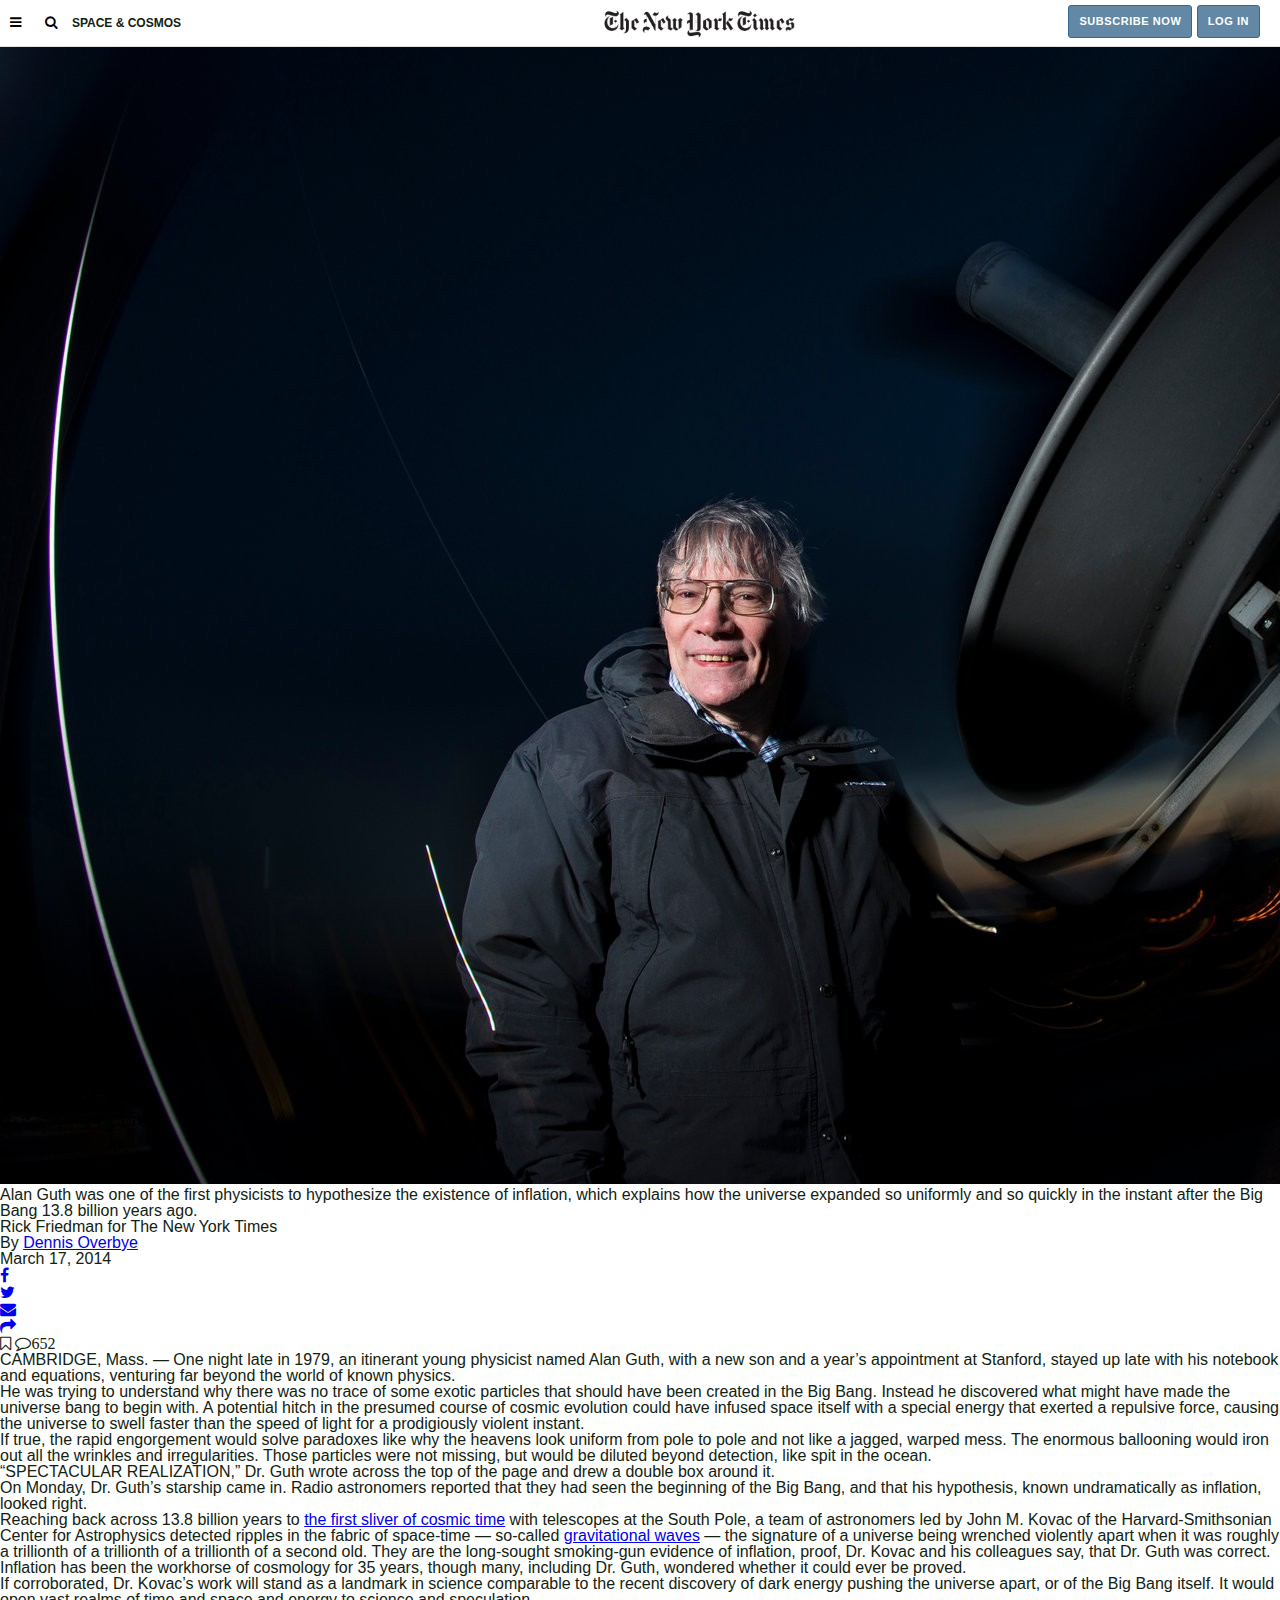
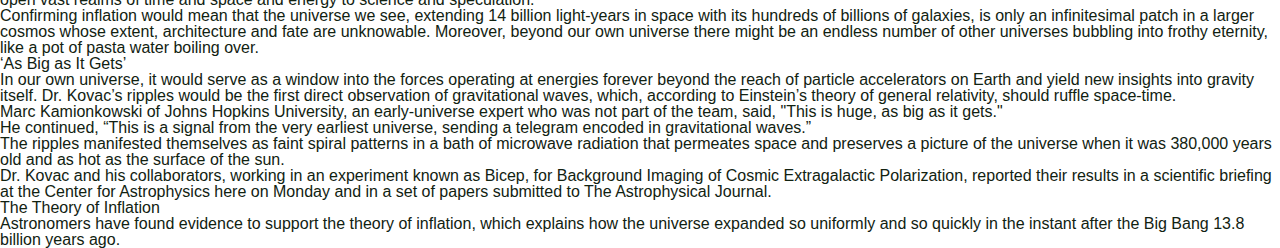
==== index.html @ 12f13670 "Create Theory of Inflation section" ====
<!DOCTYPE html>
<html lang="en">

<head>
    <meta charset="UTF-8">
    <meta name="viewport" content="width=device-width, initial-scale=1.0">
    <meta http-equiv="X-UA-Compatible" content="ie=edge">
    <title>The New York Time - Clone</title>
    <link rel="stylesheet" href="https://stackpath.bootstrapcdn.com/font-awesome/4.7.0/css/font-awesome.min.css">
    <link rel="stylesheet" href="./assets/css/reset.css">
    <link rel="stylesheet" href="./assets/css/main.css">
</head>

<body>
    <header class="header">
        <nav class="nav-main">
            <!-- Section for hamburger, search button, space&cosmos -->
            <section class="left-nav-menu">
                <button class="hamburger"><i class="fa fa-bars" aria-hidden="true"></i></button>
                <button class="search"><i class="fa fa-search" aria-hidden="true"></i></button>
                <a href="#" class="space-and-cosmos">SPACE & COSMOS</a>
            </section>

            <!-- NYT Logo -->
            <section class="nav-brand">
                <a href="#"><img src="./assets/images/nyt.png" alt="NYT"></a>
            </section>

            <!-- Subscribe and Login buttons -->
            <section class="nav-btn">
                <button class="nav-btn-subs">
                    Subscribe Now
                </button>
                <button class="nav-btn-login">
                    Log In
                </button>
            </section>
        </nav>
    </header>
    <main>
        <article>
            <section class="featured">
                <h1>Space Ripples Reveal <br>Big Bang’s Smoking Gun</h1>
                <div class="article-main-image">
                    <img src="./assets/images/jumbo-gun.jpg" alt="Alan Guth">
                    <div class="image-caption">
                        <p class="caption-text">
                            Alan Guth was one of the first physicists to hypothesize the existence of inflation, which
                            explains how the universe expanded so uniformly and so quickly in the instant after the Big
                            Bang 13.8 billion years ago.
                        </p>
                        <small class="credits">
                            Rick Friedman for The New York Times
                        </small>
                    </div>
                </div>
                </div>
            </section>
            <section class="featured-desc">
                <header class="featured-desc-header">
                    <div class="post-author">
                        By <a href="#">Dennis Overbye</a>
                    </div>
                    <div class="post-extra">
                        <div class="post-publish-date">
                            March 17, 2014
                        </div>
                        <div class="post-extra-right">
                            <div class="social-widget">
                                <ul>
                                    <li><a href="#"><i class="fa fa-facebook" aria-hidden="true"></i></a></li>
                                    <li><a href="#"><i class="fa fa-twitter" aria-hidden="true"></i></a></li>
                                    <li><a href="#"><i class="fa fa-envelope" aria-hidden="true"></i></a></li>
                                    <li><a href="#"><i class="fa fa-share" aria-hidden="true"></i></a></li>
                                </ul>
                            </div>
                            <div class="post-actions">
                                <span><i class="fa fa-bookmark-o" aria-hidden="true"></i></span>
                                <span><i class="fa fa-comment-o" aria-hidden="true">652</i></span>
                            </div>
                        </div>
                    </div>
                </header>
                <article class="posts">
                    <p>
                        CAMBRIDGE, Mass. — One night late in 1979, an itinerant young physicist named Alan Guth, with a
                        new
                        son and a year’s appointment at Stanford, stayed up late with his notebook and equations,
                        venturing
                        far beyond the world of known physics.
                    </p>
                    <p>He was trying to understand why there was no trace of some exotic particles that should have
                        been created in the Big Bang. Instead he discovered what might have made the universe bang to
                        begin with. A potential hitch in the presumed course of cosmic evolution could have infused
                        space itself with a special energy that exerted a repulsive force, causing the universe to
                        swell faster than the speed of light for a prodigiously violent instant.</p>
                    <p>If true, the rapid engorgement would solve paradoxes like why the heavens look uniform from pole
                        to pole and not like a jagged, warped mess. The enormous ballooning would iron out all the
                        wrinkles and irregularities. Those particles were not missing, but would be diluted beyond
                        detection, like spit in the ocean.</p>
                    <p>“SPECTACULAR REALIZATION,” Dr. Guth wrote across the top of the page and drew a double box
                        around it.</p>
                    <p>On Monday, Dr. Guth’s starship came in. Radio astronomers reported that they had seen the
                        beginning of the Big Bang, and that his hypothesis, known undramatically as inflation, looked
                        right.</p>
                    <p>Reaching back across 13.8 billion years to <a href="#">the first sliver of cosmic time</a> with
                        telescopes at the South Pole, a team of astronomers led by John M. Kovac of the
                        Harvard-Smithsonian Center for Astrophysics detected ripples in the fabric of space-time —
                        so-called <a href="#" class="bold-link">gravitational waves</a> — the signature of a universe
                        being wrenched violently apart when
                        it was roughly a trillionth of a trillionth of a trillionth of a second old. They are the
                        long-sought smoking-gun evidence of inflation, proof, Dr. Kovac and his colleagues say, that
                        Dr. Guth was correct.

                    </p>
                    <p>Inflation has been the workhorse of cosmology for 35 years, though many, including Dr. Guth,
                        wondered whether it could ever be proved.</p>
                    <p>If corroborated, Dr. Kovac’s work will stand as a landmark in science comparable to the recent
                        discovery of dark energy pushing the universe apart, or of the Big Bang itself. It would open
                        vast realms of time and space and energy to science and speculation.</p>
                    <p>Confirming inflation would mean that the universe we see, extending 14 billion light-years in
                        space with its hundreds of billions of galaxies, is only an infinitesimal patch in a larger
                        cosmos whose extent, architecture and fate are unknowable. Moreover, beyond our own universe
                        there might be an endless number of other universes bubbling into frothy eternity, like a pot
                        of pasta water boiling over.

                    </p>
                    <p><strong>‘As Big as It Gets’</strong></p>
                    <p>In our own universe, it would serve as a window into the forces operating at energies forever
                        beyond the reach of particle accelerators on Earth and yield new insights into gravity itself.
                        Dr. Kovac’s ripples would be the first direct observation of gravitational waves, which,
                        according to Einstein’s theory of general relativity, should ruffle space-time.</p>
                    <p>Marc Kamionkowski of Johns Hopkins University, an early-universe expert who was not part of the
                        team, said, <q>"This is huge, as big as it gets."</q></p>
                    <p>He continued, <q>“This is a signal from the very earliest universe, sending a telegram encoded
                            in gravitational waves.”</q></p>
                    <p>The ripples manifested themselves as faint spiral patterns in a bath of microwave radiation that
                        permeates space and preserves a picture of the universe when it was 380,000 years old and as
                        hot as the surface of the sun.</p>
                    <p>Dr. Kovac and his collaborators, working in an experiment known as Bicep, for Background Imaging
                        of Cosmic Extragalactic Polarization, reported their results in a scientific briefing at the
                        Center for Astrophysics here on Monday and in a set of papers submitted to The Astrophysical
                        Journal.
                    </p>
                    <section class="theory-of-inflation">
                        <header>The Theory of Inflation</header>
                        <p class="inflation-explanation">
                            Astronomers have found evidence to support the theory of inflation, which explains how the
                            universe expanded so uniformly and so quickly in the instant after the Big Bang 13.8
                            billion years ago.
                        </p>
                        <section class="inflation-factors">
                            <section class="factors"></section>
                            <section class="factors"></section>
                            <section class="factors"></section>
                            <section class="factors"></section>
                            <section class="factors"></section>
                            <section class="factors"></section>
                            <section class="factors"></section>
                            <section class="factors"></section>
                        </section>
                    </section>
                </article>
            </section>

        </article>
    </main>
    <footer></footer>
</body>

</html>
---- assets/css/main.css ----
/*Basic Styles*/
html,
body {
  color: #121;
  font-family: Arial, Helvetica, sans-serif;
}

/* Nav Styles */
header.header {
  background-color: #fff;
  width: 100%;
  position: fixed;
  top: 0;
  overflow: hidden;
  z-index: 10;
}
.nav-main {
  margin: 5px 0 0 0;
  border-bottom: 1px solid #e2e2e2;
}

.nav-main * {
  display: inline;
}

.nav-brand {
  position: relative;
  top: 5px;
  left: 35px;
}

.nav-brand a {
  display: inline-block;
  width: 200px;
}

.nav-brand img {
  /* width: 200px; */
  height: 28px;
  margin: 0 30vw;
}

.left-nav-menu {
  position: relative;
  bottom: 6px;
}

.left-nav-menu button {
  border: none;
  background-color: #fff;
  outline: none;
  padding: 10px;
  border-radius: 2px;
}

.left-nav-menu button:hover {
  background-color: lightgrey;
  cursor: pointer;
}

.left-nav-menu a {
  text-decoration: none;
  color: #121;
  font-weight: bold;
  font-size: 12px;
}

.left-nav-menu a:hover {
  text-decoration: underline;
}

section.nav-btn {
  float: right;
  margin-right: 20px;
}

.nav-btn button {
  background: #6288a5;
  border: 1px solid #326891;
  border-radius: 3px;
  color: #fff;
  font-family: helvetica, arial, sans-serif;
  font-weight: 700;
  font-size: 11px;
  letter-spacing: 0.05em;
  text-transform: uppercase;
  line-height: 11px;
  padding: 10px;
}

.nav-btn button:hover {
  background: #326891;
  border: 1px solid #6288a5;
}
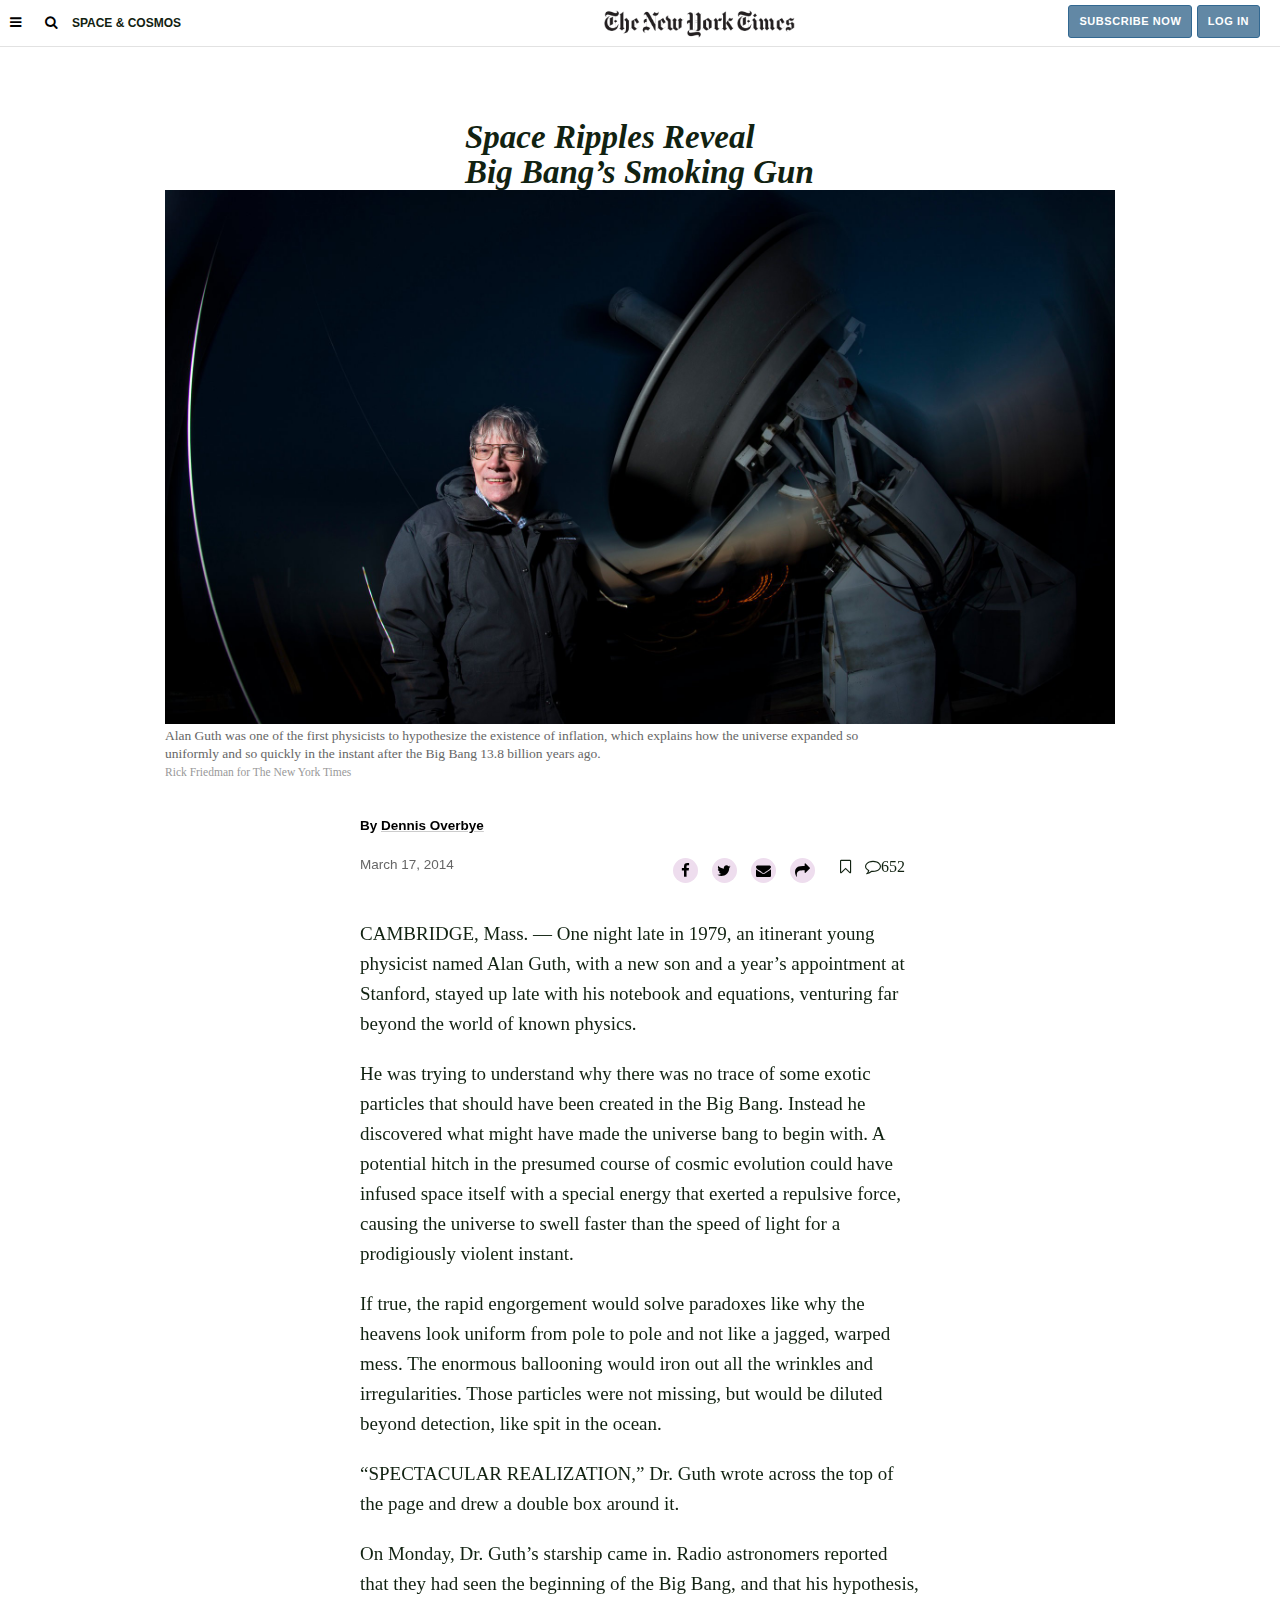
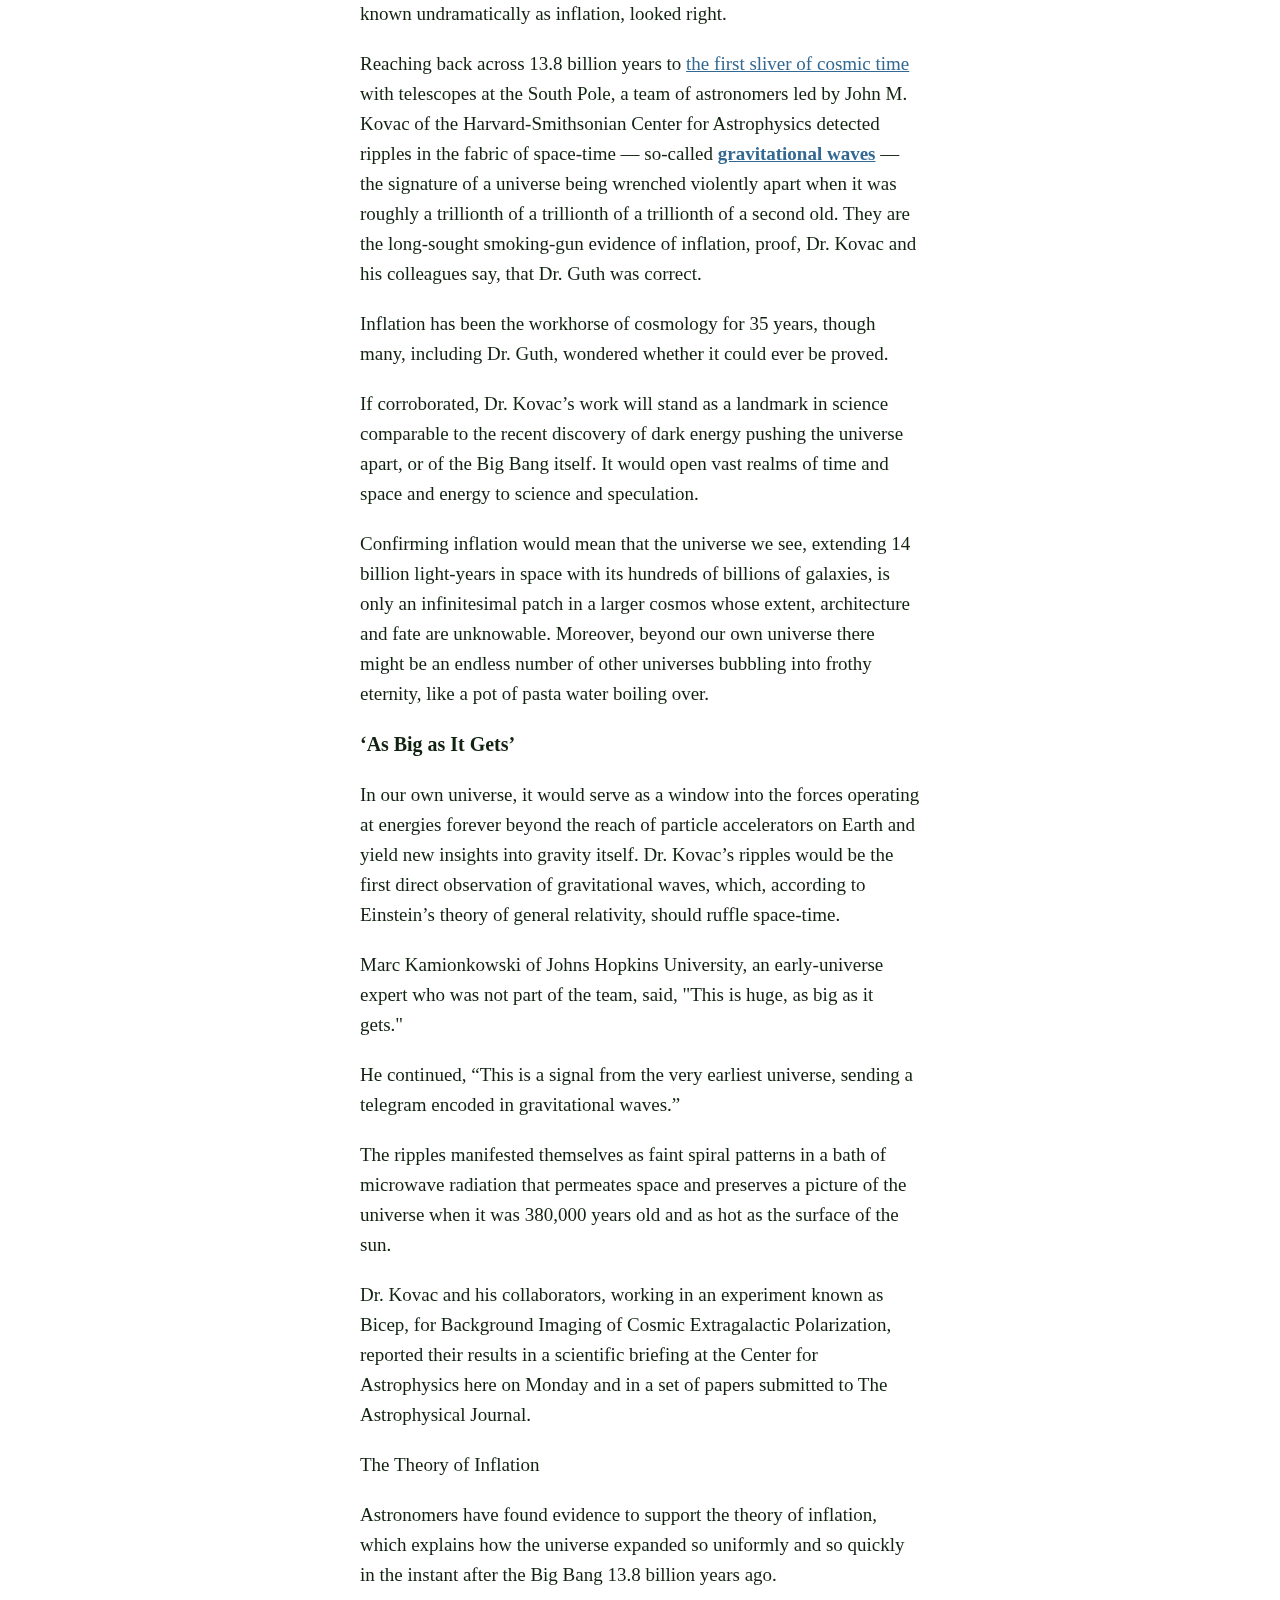
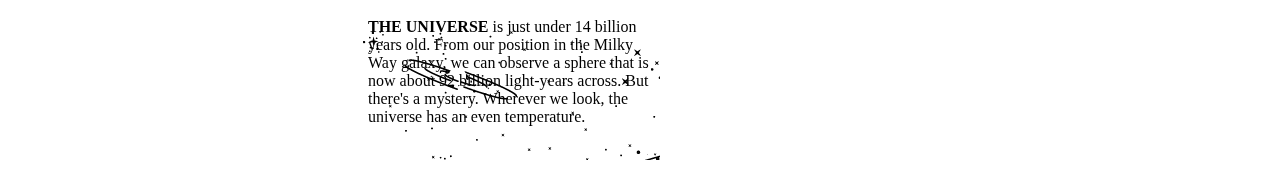
==== commit 01f6a858: "add some html elements" ====
--- a/index.html
+++ b/index.html
@@ -149,16 +149,9 @@
                             universe expanded so uniformly and so quickly in the instant after the Big Bang 13.8
                             billion years ago.
                         </p>
-                        <section class="inflation-factors">
-                            <section class="factors"></section>
-                            <section class="factors"></section>
-                            <section class="factors"></section>
-                            <section class="factors"></section>
-                            <section class="factors"></section>
-                            <section class="factors"></section>
-                            <section class="factors"></section>
-                            <section class="factors"></section>
-                        </section>
+                        <iframe class="inflation-factors" src="inflation.html">
+
+                        </iframe>
                     </section>
                 </article>
             </section>
--- a/assets/css/main.css
+++ b/assets/css/main.css
@@ -12,8 +12,8 @@
   position: fixed;
   top: 0;
   overflow: hidden;
-  z-index: 10;
-}
+}
+
 .nav-main {
   margin: 5px 0 0 0;
   border-bottom: 1px solid #e2e2e2;
@@ -92,3 +92,166 @@
   background: #326891;
   border: 1px solid #6288a5;
 }
+
+/* Main content Styles */
+
+main {
+  margin-top: 120px;
+  font-family: "Times New Roman", Times, serif;
+}
+
+/* Main Article featured title */
+article h1 {
+  font-size: 33px;
+  line-height: 35px;
+  font-weight: bold;
+  font-style: italic;
+  width: 350px;
+  margin: 0 auto;
+}
+
+/*.article-main-image*/
+.featured {
+  width: 950px;
+  margin: 40px auto;
+}
+
+.article-main-image img {
+  max-width: 950px;
+}
+
+.image-caption {
+  width: 75%;
+}
+
+.caption-text {
+  font-size: 13.5px;
+  line-height: 18px;
+  text-align: left;
+  color: #666;
+}
+
+.credits {
+  color: #999;
+  font-size: 11.52px;
+}
+
+/* Main article */
+
+.featured-desc {
+  width: 560px;
+  margin: 20px auto;
+  position: relative;
+}
+
+.featured-desc-header {
+  display: inline;
+}
+
+.post-author {
+  font-size: 13.5px;
+  color: #000;
+  font-weight: bold;
+  font-family: Arial, Helvetica, sans-serif;
+}
+
+.post-author a {
+  color: black;
+  text-decoration-color: #ccc;
+}
+
+.post-extra {
+  margin: 25px 0;
+}
+
+.post-publish-date {
+  float: left;
+  color: #666;
+  font-family: Arial, Helvetica, sans-serif;
+  font-size: 13.5px;
+}
+
+.post-extra-right {
+  float: right;
+  width: 252px;
+}
+
+.social-widget {
+  float: left;
+  margin-right: 20px;
+}
+
+.social-widget li {
+  margin: 0 5px;
+  display: inline-block;
+  padding: 5px;
+  background-color: #ede;
+  width: 15px;
+  height: 15px;
+  border-radius: 100%;
+  position: relative;
+}
+
+.social-widget li:last-child {
+  margin-right: 0;
+}
+
+.social-widget a {
+  color: #000;
+  position: absolute;
+  left: 5px;
+  top: 5px;
+  font-size: 15px;
+}
+
+.social-widget ul li:first-child a {
+  left: 8px;
+}
+
+.social-widget ul li:hover {
+  background-color: #fff;
+}
+
+.post-actions span {
+  margin: 0 5px;
+}
+/* article-first-part */
+.posts {
+  margin: 20px auto;
+  clear: both;
+  font-size: 19px;
+  line-height: 30px;
+  position: absolute;
+  top: 60px;
+}
+.posts p {
+  margin: 20px 0;
+}
+
+.posts p a,
+.bold-link {
+  color: #326891;
+}
+
+.bold-link {
+  font-weight: bold;
+}
+
+.posts p strong {
+  font-weight: bold;
+  font-size: 1.05em;
+}
+
+/* Theory of Inflation section's styles */
+
+.factors {
+  width: 175px;
+  height: 155px;
+  font-family: "Times New Roman", Times, serif;
+  font-size: 15px;
+}
+
+.factors b {
+  font-weight: bold;
+  font-family: Arial, Helvetica, sans-serif;
+}
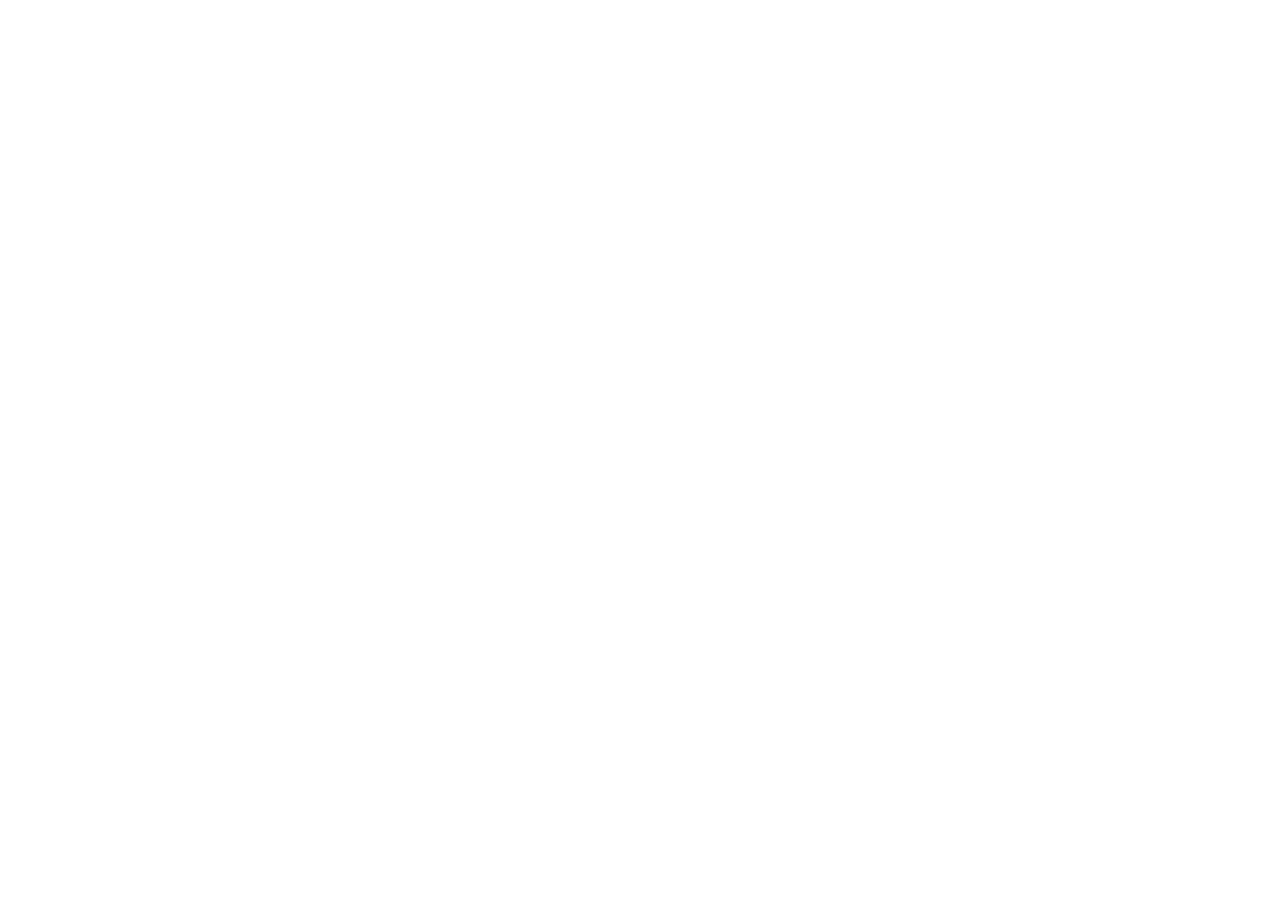
==== commit 55cd9e68: "Revert "Merge pull request #3 from dipto0321/features/inflation-ryan-version"" ====
--- a/index.html
+++ b/index.html
@@ -12,152 +12,10 @@
 </head>
 
 <body>
-    <header class="header">
-        <nav class="nav-main">
-            <!-- Section for hamburger, search button, space&cosmos -->
-            <section class="left-nav-menu">
-                <button class="hamburger"><i class="fa fa-bars" aria-hidden="true"></i></button>
-                <button class="search"><i class="fa fa-search" aria-hidden="true"></i></button>
-                <a href="#" class="space-and-cosmos">SPACE & COSMOS</a>
-            </section>
+    <nav class="nav-main">
 
-            <!-- NYT Logo -->
-            <section class="nav-brand">
-                <a href="#"><img src="./assets/images/nyt.png" alt="NYT"></a>
-            </section>
-
-            <!-- Subscribe and Login buttons -->
-            <section class="nav-btn">
-                <button class="nav-btn-subs">
-                    Subscribe Now
-                </button>
-                <button class="nav-btn-login">
-                    Log In
-                </button>
-            </section>
-        </nav>
-    </header>
-    <main>
-        <article>
-            <section class="featured">
-                <h1>Space Ripples Reveal <br>Big Bang’s Smoking Gun</h1>
-                <div class="article-main-image">
-                    <img src="./assets/images/jumbo-gun.jpg" alt="Alan Guth">
-                    <div class="image-caption">
-                        <p class="caption-text">
-                            Alan Guth was one of the first physicists to hypothesize the existence of inflation, which
-                            explains how the universe expanded so uniformly and so quickly in the instant after the Big
-                            Bang 13.8 billion years ago.
-                        </p>
-                        <small class="credits">
-                            Rick Friedman for The New York Times
-                        </small>
-                    </div>
-                </div>
-                </div>
-            </section>
-            <section class="featured-desc">
-                <header class="featured-desc-header">
-                    <div class="post-author">
-                        By <a href="#">Dennis Overbye</a>
-                    </div>
-                    <div class="post-extra">
-                        <div class="post-publish-date">
-                            March 17, 2014
-                        </div>
-                        <div class="post-extra-right">
-                            <div class="social-widget">
-                                <ul>
-                                    <li><a href="#"><i class="fa fa-facebook" aria-hidden="true"></i></a></li>
-                                    <li><a href="#"><i class="fa fa-twitter" aria-hidden="true"></i></a></li>
-                                    <li><a href="#"><i class="fa fa-envelope" aria-hidden="true"></i></a></li>
-                                    <li><a href="#"><i class="fa fa-share" aria-hidden="true"></i></a></li>
-                                </ul>
-                            </div>
-                            <div class="post-actions">
-                                <span><i class="fa fa-bookmark-o" aria-hidden="true"></i></span>
-                                <span><i class="fa fa-comment-o" aria-hidden="true">652</i></span>
-                            </div>
-                        </div>
-                    </div>
-                </header>
-                <article class="posts">
-                    <p>
-                        CAMBRIDGE, Mass. — One night late in 1979, an itinerant young physicist named Alan Guth, with a
-                        new
-                        son and a year’s appointment at Stanford, stayed up late with his notebook and equations,
-                        venturing
-                        far beyond the world of known physics.
-                    </p>
-                    <p>He was trying to understand why there was no trace of some exotic particles that should have
-                        been created in the Big Bang. Instead he discovered what might have made the universe bang to
-                        begin with. A potential hitch in the presumed course of cosmic evolution could have infused
-                        space itself with a special energy that exerted a repulsive force, causing the universe to
-                        swell faster than the speed of light for a prodigiously violent instant.</p>
-                    <p>If true, the rapid engorgement would solve paradoxes like why the heavens look uniform from pole
-                        to pole and not like a jagged, warped mess. The enormous ballooning would iron out all the
-                        wrinkles and irregularities. Those particles were not missing, but would be diluted beyond
-                        detection, like spit in the ocean.</p>
-                    <p>“SPECTACULAR REALIZATION,” Dr. Guth wrote across the top of the page and drew a double box
-                        around it.</p>
-                    <p>On Monday, Dr. Guth’s starship came in. Radio astronomers reported that they had seen the
-                        beginning of the Big Bang, and that his hypothesis, known undramatically as inflation, looked
-                        right.</p>
-                    <p>Reaching back across 13.8 billion years to <a href="#">the first sliver of cosmic time</a> with
-                        telescopes at the South Pole, a team of astronomers led by John M. Kovac of the
-                        Harvard-Smithsonian Center for Astrophysics detected ripples in the fabric of space-time —
-                        so-called <a href="#" class="bold-link">gravitational waves</a> — the signature of a universe
-                        being wrenched violently apart when
-                        it was roughly a trillionth of a trillionth of a trillionth of a second old. They are the
-                        long-sought smoking-gun evidence of inflation, proof, Dr. Kovac and his colleagues say, that
-                        Dr. Guth was correct.
-
-                    </p>
-                    <p>Inflation has been the workhorse of cosmology for 35 years, though many, including Dr. Guth,
-                        wondered whether it could ever be proved.</p>
-                    <p>If corroborated, Dr. Kovac’s work will stand as a landmark in science comparable to the recent
-                        discovery of dark energy pushing the universe apart, or of the Big Bang itself. It would open
-                        vast realms of time and space and energy to science and speculation.</p>
-                    <p>Confirming inflation would mean that the universe we see, extending 14 billion light-years in
-                        space with its hundreds of billions of galaxies, is only an infinitesimal patch in a larger
-                        cosmos whose extent, architecture and fate are unknowable. Moreover, beyond our own universe
-                        there might be an endless number of other universes bubbling into frothy eternity, like a pot
-                        of pasta water boiling over.
-
-                    </p>
-                    <p><strong>‘As Big as It Gets’</strong></p>
-                    <p>In our own universe, it would serve as a window into the forces operating at energies forever
-                        beyond the reach of particle accelerators on Earth and yield new insights into gravity itself.
-                        Dr. Kovac’s ripples would be the first direct observation of gravitational waves, which,
-                        according to Einstein’s theory of general relativity, should ruffle space-time.</p>
-                    <p>Marc Kamionkowski of Johns Hopkins University, an early-universe expert who was not part of the
-                        team, said, <q>"This is huge, as big as it gets."</q></p>
-                    <p>He continued, <q>“This is a signal from the very earliest universe, sending a telegram encoded
-                            in gravitational waves.”</q></p>
-                    <p>The ripples manifested themselves as faint spiral patterns in a bath of microwave radiation that
-                        permeates space and preserves a picture of the universe when it was 380,000 years old and as
-                        hot as the surface of the sun.</p>
-                    <p>Dr. Kovac and his collaborators, working in an experiment known as Bicep, for Background Imaging
-                        of Cosmic Extragalactic Polarization, reported their results in a scientific briefing at the
-                        Center for Astrophysics here on Monday and in a set of papers submitted to The Astrophysical
-                        Journal.
-                    </p>
-                    <section class="theory-of-inflation">
-                        <header>The Theory of Inflation</header>
-                        <p class="inflation-explanation">
-                            Astronomers have found evidence to support the theory of inflation, which explains how the
-                            universe expanded so uniformly and so quickly in the instant after the Big Bang 13.8
-                            billion years ago.
-                        </p>
-                        <iframe class="inflation-factors" src="inflation.html">
-
-                        </iframe>
-                    </section>
-                </article>
-            </section>
-
-        </article>
-    </main>
+    </nav>
+    <main></main>
     <footer></footer>
 </body>
 
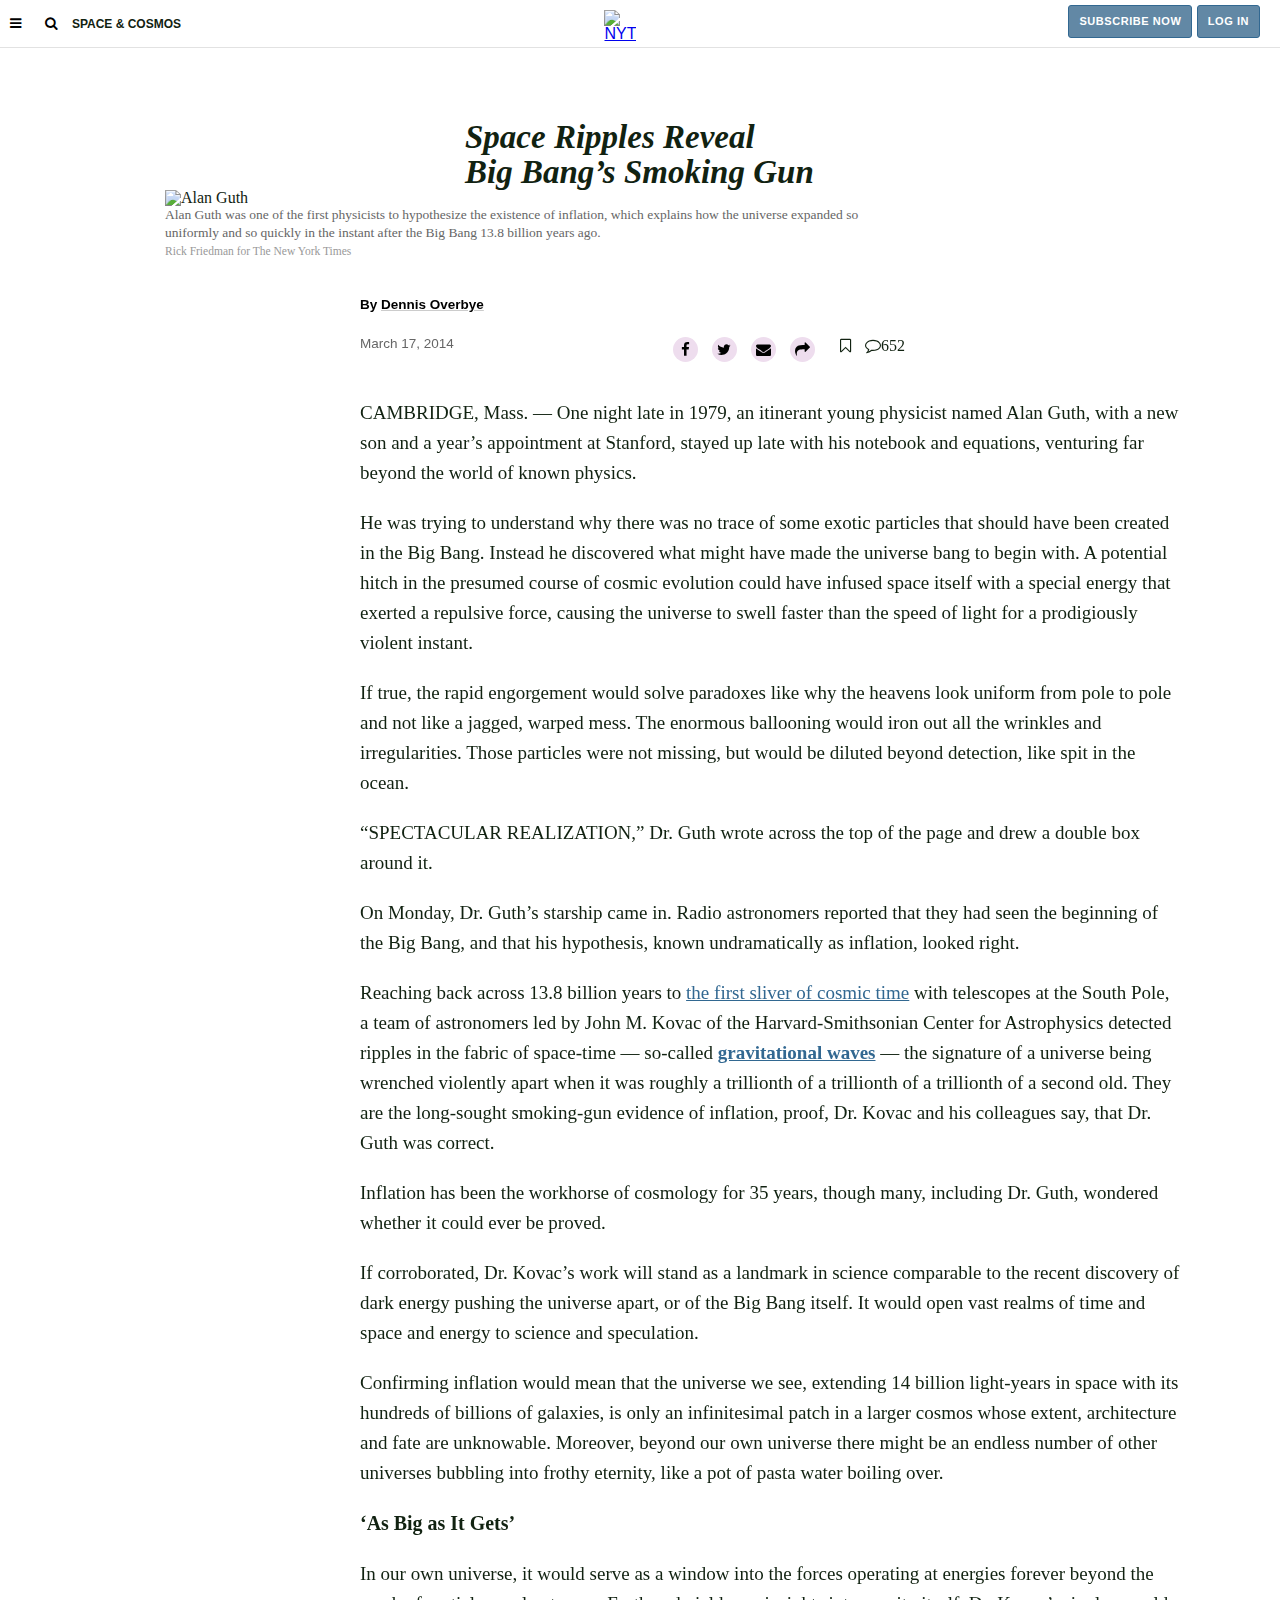
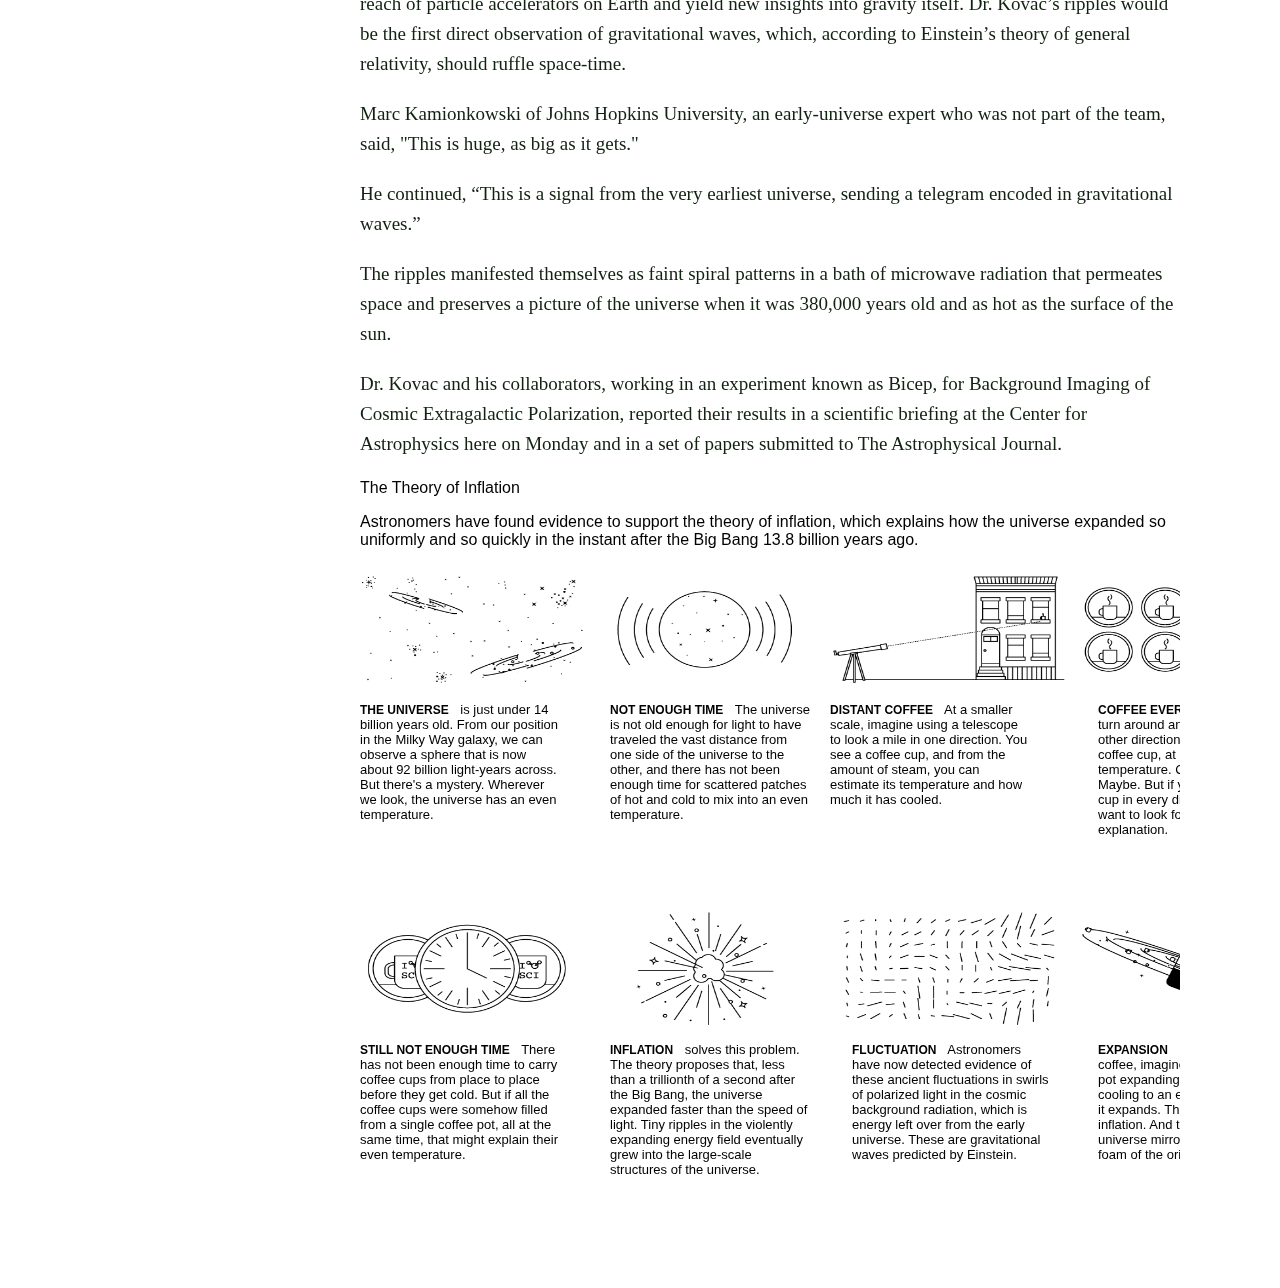
==== commit c8a71b77: "Finalize iframe image and boxes and place on index" ====
--- a/index.html
+++ b/index.html
@@ -12,10 +12,148 @@
 </head>
 
 <body>
-    <nav class="nav-main">
+    <header class="header">
+        <nav class="nav-main">
+            <!-- Section for hamburger, search button, space&cosmos -->
+            <section class="left-nav-menu">
+                <button class="hamburger"><i class="fa fa-bars" aria-hidden="true"></i></button>
+                <button class="search"><i class="fa fa-search" aria-hidden="true"></i></button>
+                <a href="#" class="space-and-cosmos">SPACE & COSMOS</a>
+            </section>
 
-    </nav>
-    <main></main>
+            <!-- NYT Logo -->
+            <section class="nav-brand">
+                <a href="#"><img src="./assets/images/nyt.png" alt="NYT"></a>
+            </section>
+
+            <!-- Subscribe and Login buttons -->
+            <section class="nav-btn">
+                <button class="nav-btn-subs">
+                    Subscribe Now
+                </button>
+                <button class="nav-btn-login">
+                    Log In
+                </button>
+            </section>
+        </nav>
+    </header>
+    <main>
+        <article>
+            <section class="featured">
+                <h1>Space Ripples Reveal <br>Big Bang’s Smoking Gun</h1>
+                <div class="article-main-image">
+                    <img src="./assets/images/jumbo-gun.jpg" alt="Alan Guth">
+                    <div class="image-caption">
+                        <p class="caption-text">
+                            Alan Guth was one of the first physicists to hypothesize the existence of inflation, which
+                            explains how the universe expanded so uniformly and so quickly in the instant after the Big
+                            Bang 13.8 billion years ago.
+                        </p>
+                        <small class="credits">
+                            Rick Friedman for The New York Times
+                        </small>
+                    </div>
+                </div>
+                </div>
+            </section>
+            <section class="featured-desc">
+                <header class="featured-desc-header">
+                    <div class="post-author">
+                        By <a href="#">Dennis Overbye</a>
+                    </div>
+                    <div class="post-extra">
+                        <div class="post-publish-date">
+                            March 17, 2014
+                        </div>
+                        <div class="post-extra-right">
+                            <div class="social-widget">
+                                <ul>
+                                    <li><a href="#"><i class="fa fa-facebook" aria-hidden="true"></i></a></li>
+                                    <li><a href="#"><i class="fa fa-twitter" aria-hidden="true"></i></a></li>
+                                    <li><a href="#"><i class="fa fa-envelope" aria-hidden="true"></i></a></li>
+                                    <li><a href="#"><i class="fa fa-share" aria-hidden="true"></i></a></li>
+                                </ul>
+                            </div>
+                            <div class="post-actions">
+                                <span><i class="fa fa-bookmark-o" aria-hidden="true"></i></span>
+                                <span><i class="fa fa-comment-o" aria-hidden="true">652</i></span>
+                            </div>
+                        </div>
+                    </div>
+                </header>
+                <article class="posts">
+                    <p>
+                        CAMBRIDGE, Mass. — One night late in 1979, an itinerant young physicist named Alan Guth, with a
+                        new
+                        son and a year’s appointment at Stanford, stayed up late with his notebook and equations,
+                        venturing
+                        far beyond the world of known physics.
+                    </p>
+
+
+
+
+
+                    <p>He was trying to understand why there was no trace of some exotic particles that should have
+                        been created in the Big Bang. Instead he discovered what might have made the universe bang to
+                        begin with. A potential hitch in the presumed course of cosmic evolution could have infused
+                        space itself with a special energy that exerted a repulsive force, causing the universe to
+                        swell faster than the speed of light for a prodigiously violent instant.</p>
+                    <p>If true, the rapid engorgement would solve paradoxes like why the heavens look uniform from pole
+                        to pole and not like a jagged, warped mess. The enormous ballooning would iron out all the
+                        wrinkles and irregularities. Those particles were not missing, but would be diluted beyond
+                        detection, like spit in the ocean.</p>
+                    <p>“SPECTACULAR REALIZATION,” Dr. Guth wrote across the top of the page and drew a double box
+                        around it.</p>
+                    <p>On Monday, Dr. Guth’s starship came in. Radio astronomers reported that they had seen the
+                        beginning of the Big Bang, and that his hypothesis, known undramatically as inflation, looked
+                        right.</p>
+                    <p>Reaching back across 13.8 billion years to <a href="#">the first sliver of cosmic time</a> with
+                        telescopes at the South Pole, a team of astronomers led by John M. Kovac of the
+                        Harvard-Smithsonian Center for Astrophysics detected ripples in the fabric of space-time —
+                        so-called <a href="#" class="bold-link">gravitational waves</a> — the signature of a universe
+                        being wrenched violently apart when
+                        it was roughly a trillionth of a trillionth of a trillionth of a second old. They are the
+                        long-sought smoking-gun evidence of inflation, proof, Dr. Kovac and his colleagues say, that
+                        Dr. Guth was correct.
+
+                    </p>
+                    <p>Inflation has been the workhorse of cosmology for 35 years, though many, including Dr. Guth,
+                        wondered whether it could ever be proved.</p>
+                    <p>If corroborated, Dr. Kovac’s work will stand as a landmark in science comparable to the recent
+                        discovery of dark energy pushing the universe apart, or of the Big Bang itself. It would open
+                        vast realms of time and space and energy to science and speculation.</p>
+                    <p>Confirming inflation would mean that the universe we see, extending 14 billion light-years in
+                        space with its hundreds of billions of galaxies, is only an infinitesimal patch in a larger
+                        cosmos whose extent, architecture and fate are unknowable. Moreover, beyond our own universe
+                        there might be an endless number of other universes bubbling into frothy eternity, like a pot
+                        of pasta water boiling over.
+
+                    </p>
+                    <p><strong>‘As Big as It Gets’</strong></p>
+                    <p>In our own universe, it would serve as a window into the forces operating at energies forever
+                        beyond the reach of particle accelerators on Earth and yield new insights into gravity itself.
+                        Dr. Kovac’s ripples would be the first direct observation of gravitational waves, which,
+                        according to Einstein’s theory of general relativity, should ruffle space-time.</p>
+                    <p>Marc Kamionkowski of Johns Hopkins University, an early-universe expert who was not part of the
+                        team, said, <q>"This is huge, as big as it gets."</q></p>
+                    <p>He continued, <q>“This is a signal from the very earliest universe, sending a telegram encoded
+                            in gravitational waves.”</q></p>
+                    <p>The ripples manifested themselves as faint spiral patterns in a bath of microwave radiation that
+                        permeates space and preserves a picture of the universe when it was 380,000 years old and as
+                        hot as the surface of the sun.</p>
+                    <p>Dr. Kovac and his collaborators, working in an experiment known as Bicep, for Background Imaging
+                        of Cosmic Extragalactic Polarization, reported their results in a scientific briefing at the
+                        Center for Astrophysics here on Monday and in a set of papers submitted to The Astrophysical
+                        Journal.
+                    </p>
+                    <section class="embed"><iframe src="./inflation.html" frameborder="0" scrolling="no" width="820"
+                            height="800"></iframe></section>
+                </article>
+            </section>
+
+        </article>
+    </main>
     <footer></footer>
 </body>
 
--- a/assets/css/main.css
+++ b/assets/css/main.css
@@ -0,0 +1,245 @@
+/*Basic Styles*/
+html,
+body {
+  color: #121;
+  font-family: Arial, Helvetica, sans-serif;
+}
+
+/* Nav Styles */
+header.header {
+  background-color: #fff;
+  width: 100%;
+  position: fixed;
+  top: 0;
+  overflow: hidden;
+}
+
+.nav-main {
+  margin: 5px 0 0 0;
+  border-bottom: 1px solid #e2e2e2;
+}
+
+.nav-main * {
+  display: inline;
+}
+
+.nav-brand {
+  position: relative;
+  top: 5px;
+  left: 35px;
+}
+
+.nav-brand a {
+  display: inline-block;
+  width: 200px;
+}
+
+.nav-brand img {
+  /* width: 200px; */
+  height: 28px;
+  margin: 0 30vw;
+}
+
+.left-nav-menu {
+  position: relative;
+  bottom: 6px;
+}
+
+.left-nav-menu button {
+  border: none;
+  background-color: #fff;
+  outline: none;
+  padding: 10px;
+  border-radius: 2px;
+}
+
+.left-nav-menu button:hover {
+  background-color: lightgrey;
+  cursor: pointer;
+}
+
+.left-nav-menu a {
+  text-decoration: none;
+  color: #121;
+  font-weight: bold;
+  font-size: 12px;
+}
+
+.left-nav-menu a:hover {
+  text-decoration: underline;
+}
+
+section.nav-btn {
+  float: right;
+  margin-right: 20px;
+}
+
+.nav-btn button {
+  background: #6288a5;
+  border: 1px solid #326891;
+  border-radius: 3px;
+  color: #fff;
+  font-family: helvetica, arial, sans-serif;
+  font-weight: 700;
+  font-size: 11px;
+  letter-spacing: 0.05em;
+  text-transform: uppercase;
+  line-height: 11px;
+  padding: 10px;
+}
+
+.nav-btn button:hover {
+  background: #326891;
+  border: 1px solid #6288a5;
+}
+
+/* Main content Styles */
+
+main {
+  margin-top: 120px;
+  font-family: "Times New Roman", Times, serif;
+}
+
+/* Main Article featured title */
+article h1 {
+  font-size: 33px;
+  line-height: 35px;
+  font-weight: bold;
+  font-style: italic;
+  width: 350px;
+  margin: 0 auto;
+}
+
+/*.article-main-image*/
+.featured {
+  width: 950px;
+  margin: 40px auto;
+}
+
+.article-main-image img {
+  max-width: 950px;
+}
+
+.image-caption {
+  width: 75%;
+}
+
+.caption-text {
+  font-size: 13.5px;
+  line-height: 18px;
+  text-align: left;
+  color: #666;
+}
+
+.credits {
+  color: #999;
+  font-size: 11.52px;
+}
+
+/* Main article */
+
+.featured-desc {
+  width: 560px;
+  margin: 20px auto;
+  position: relative;
+}
+
+.featured-desc-header {
+  display: inline;
+}
+
+.post-author {
+  font-size: 13.5px;
+  color: #000;
+  font-weight: bold;
+  font-family: Arial, Helvetica, sans-serif;
+}
+
+.post-author a {
+  color: black;
+  text-decoration-color: #ccc;
+}
+
+.post-extra {
+  margin: 25px 0;
+}
+
+.post-publish-date {
+  float: left;
+  color: #666;
+  font-family: Arial, Helvetica, sans-serif;
+  font-size: 13.5px;
+}
+
+.post-extra-right {
+  float: right;
+  width: 252px;
+}
+
+.social-widget {
+  float: left;
+  margin-right: 20px;
+}
+
+.social-widget li {
+  margin: 0 5px;
+  display: inline-block;
+  padding: 5px;
+  background-color: #ede;
+  width: 15px;
+  height: 15px;
+  border-radius: 100%;
+  position: relative;
+}
+
+.social-widget li:last-child {
+  margin-right: 0;
+}
+
+.social-widget a {
+  color: #000;
+  position: absolute;
+  left: 5px;
+  top: 5px;
+  font-size: 15px;
+}
+
+.social-widget ul li:first-child a {
+  left: 8px;
+}
+
+.social-widget ul li:hover {
+  background-color: #fff;
+}
+
+.post-actions span {
+  margin: 0 5px;
+}
+
+/* article-first-part */
+.posts {
+  margin: 20px auto;
+  clear: both;
+  font-size: 19px;
+  line-height: 30px;
+  position: absolute;
+  top: 60px;
+}
+
+.posts p {
+  margin: 20px 0;
+}
+
+.posts p a,
+.bold-link {
+  color: #326891;
+}
+
+.bold-link {
+  font-weight: bold;
+}
+
+.posts p strong {
+  font-weight: bold;
+  font-size: 1.05em;
+}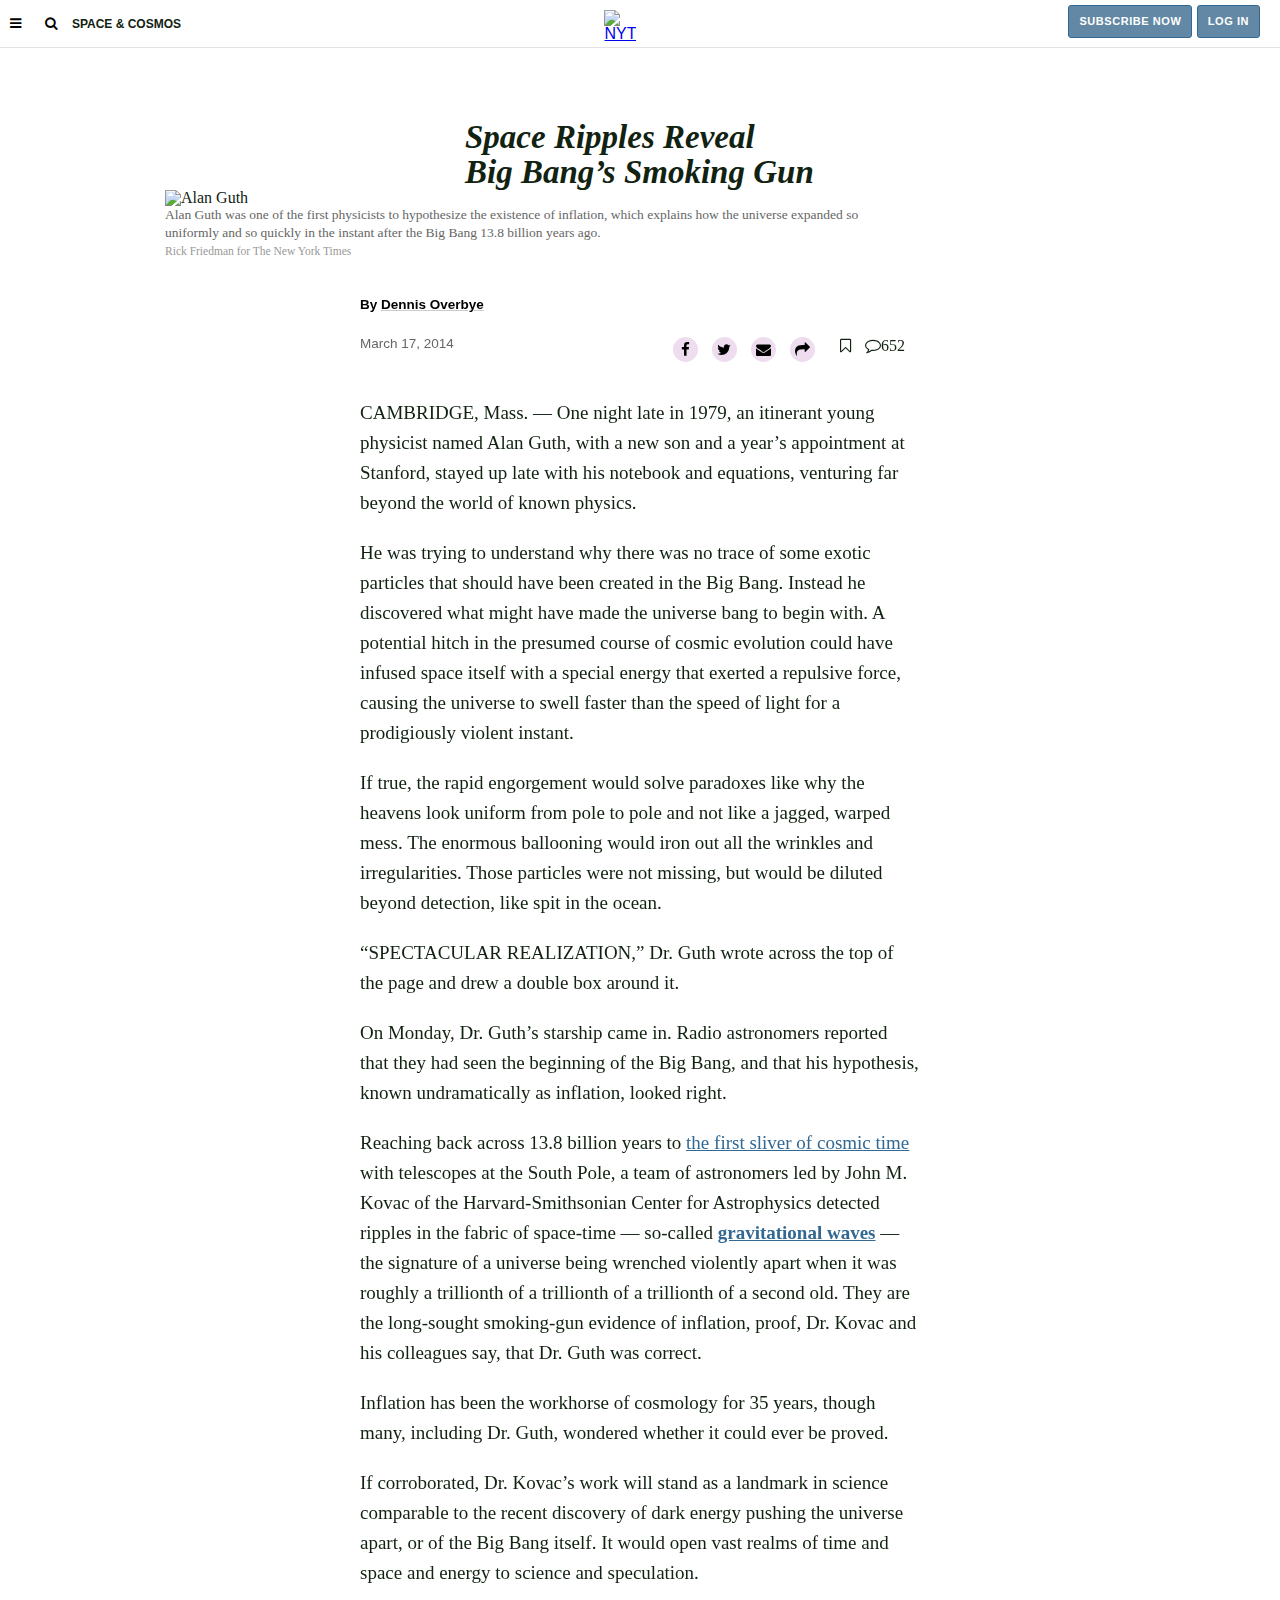
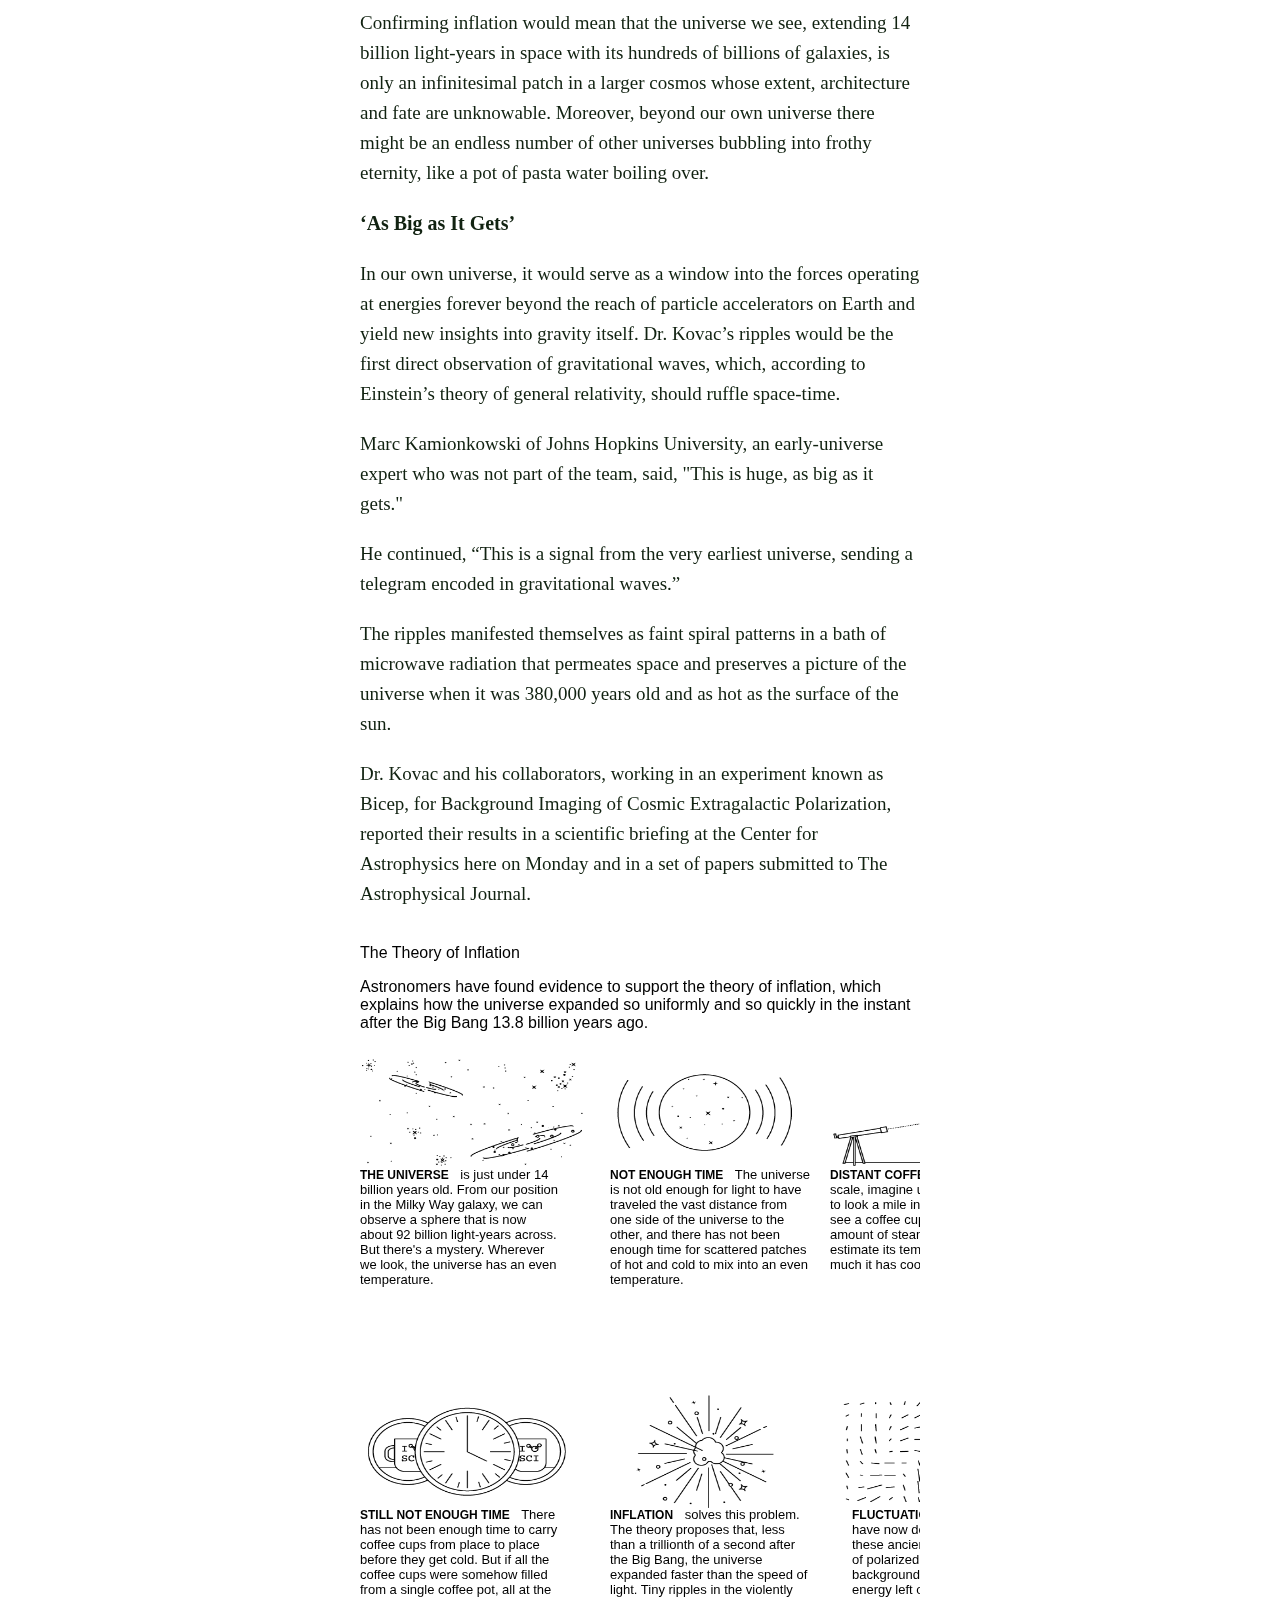
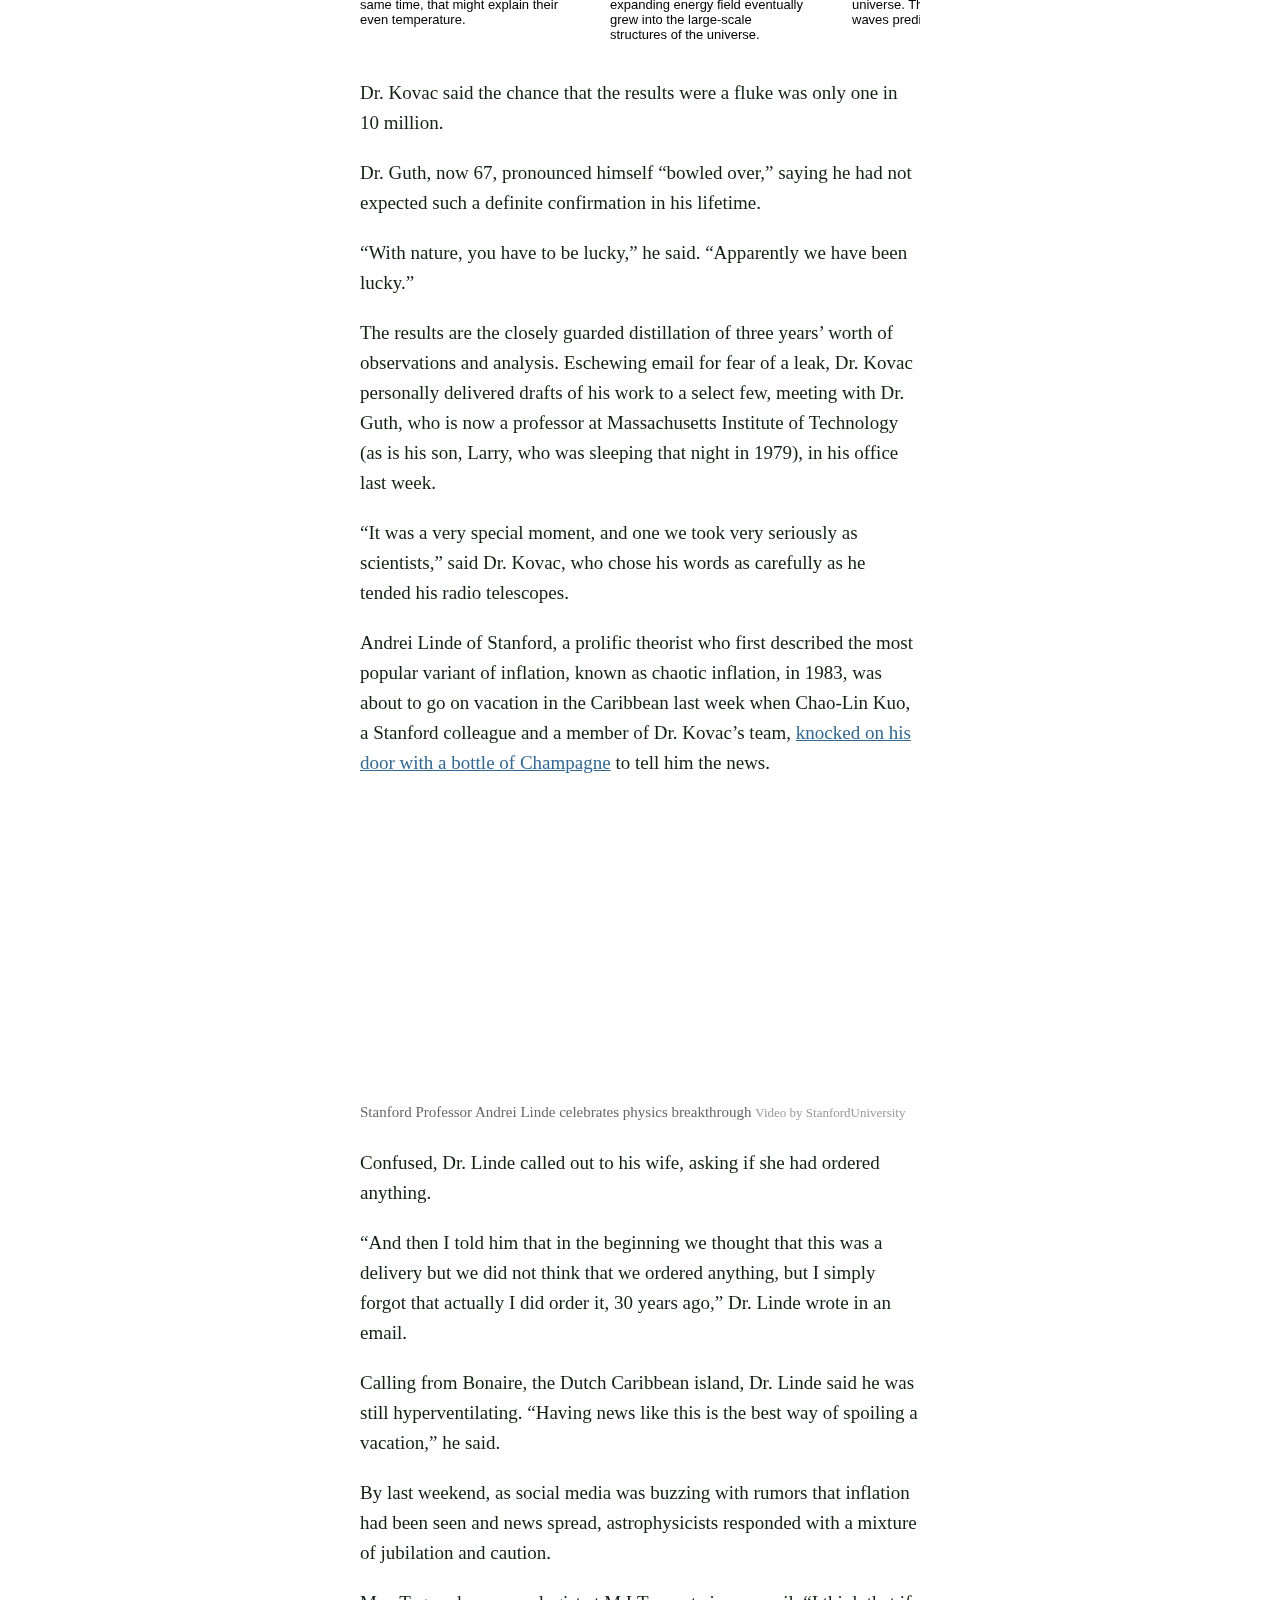
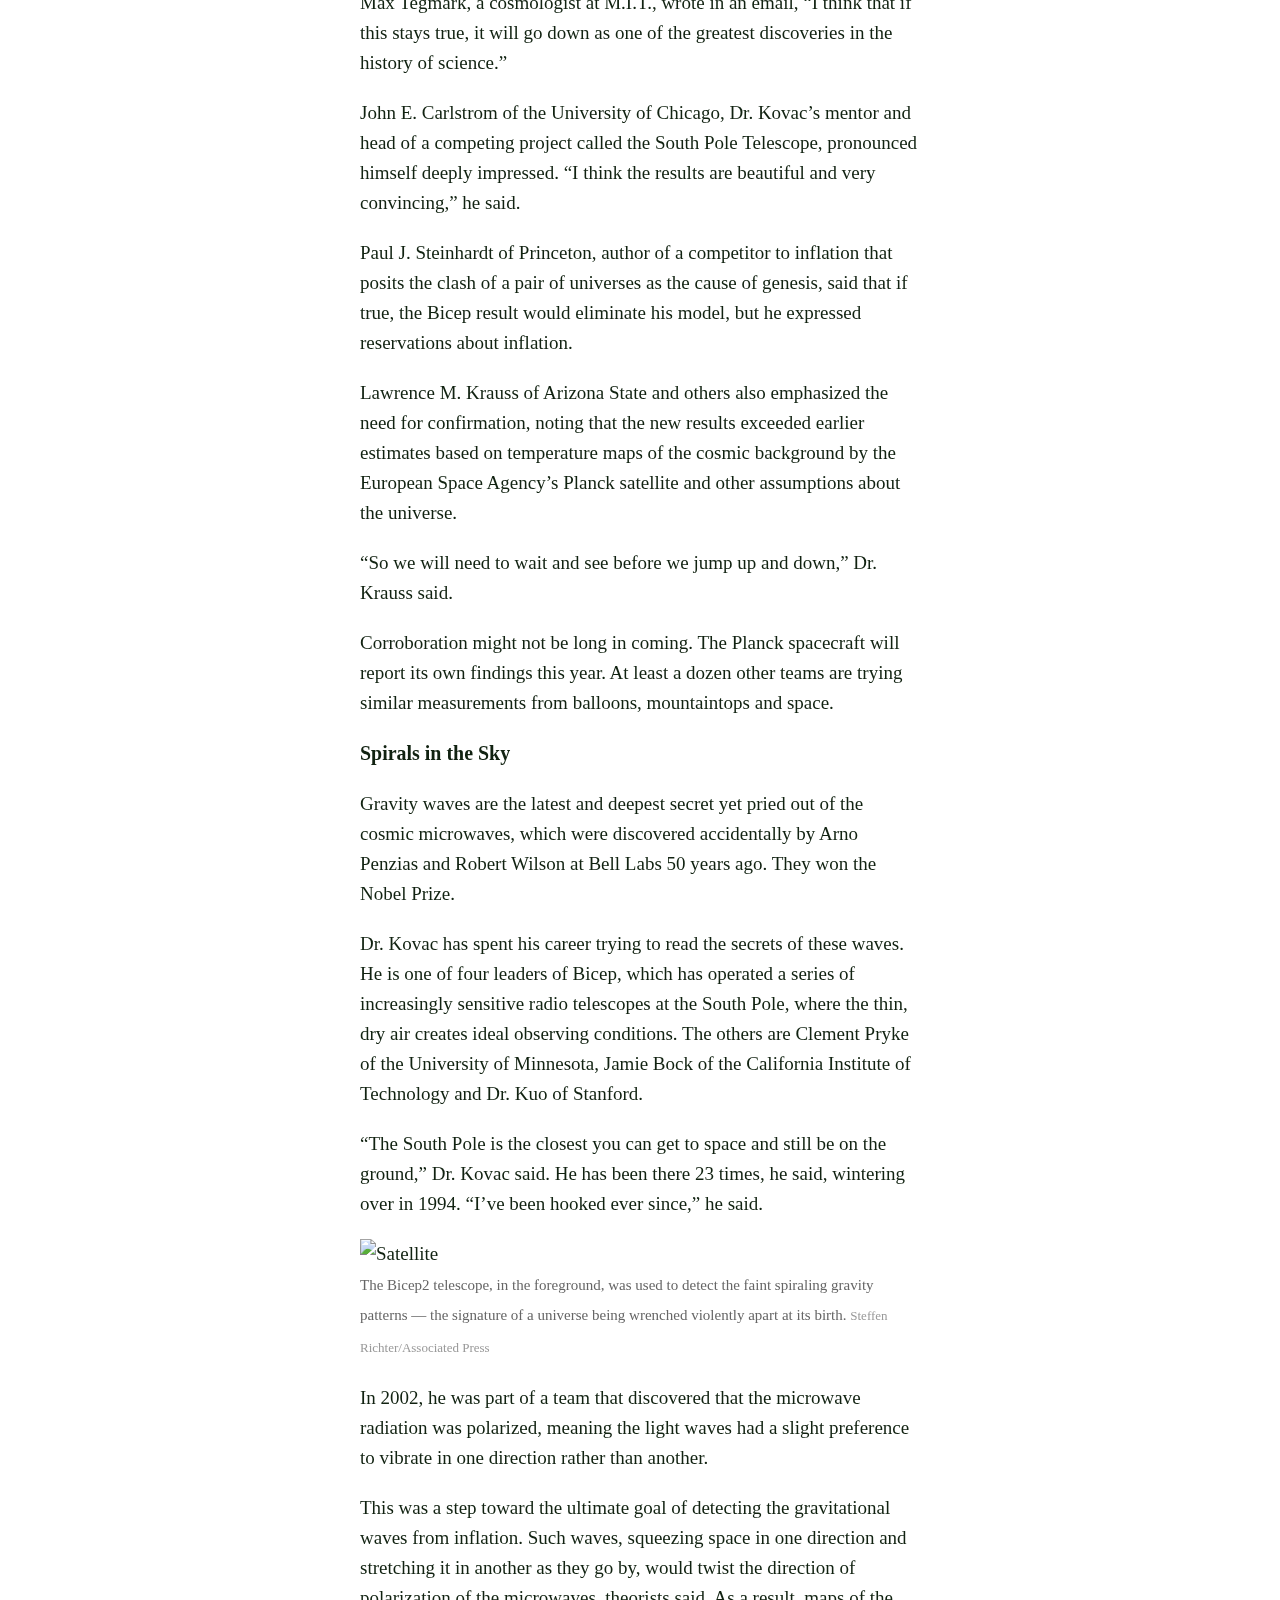
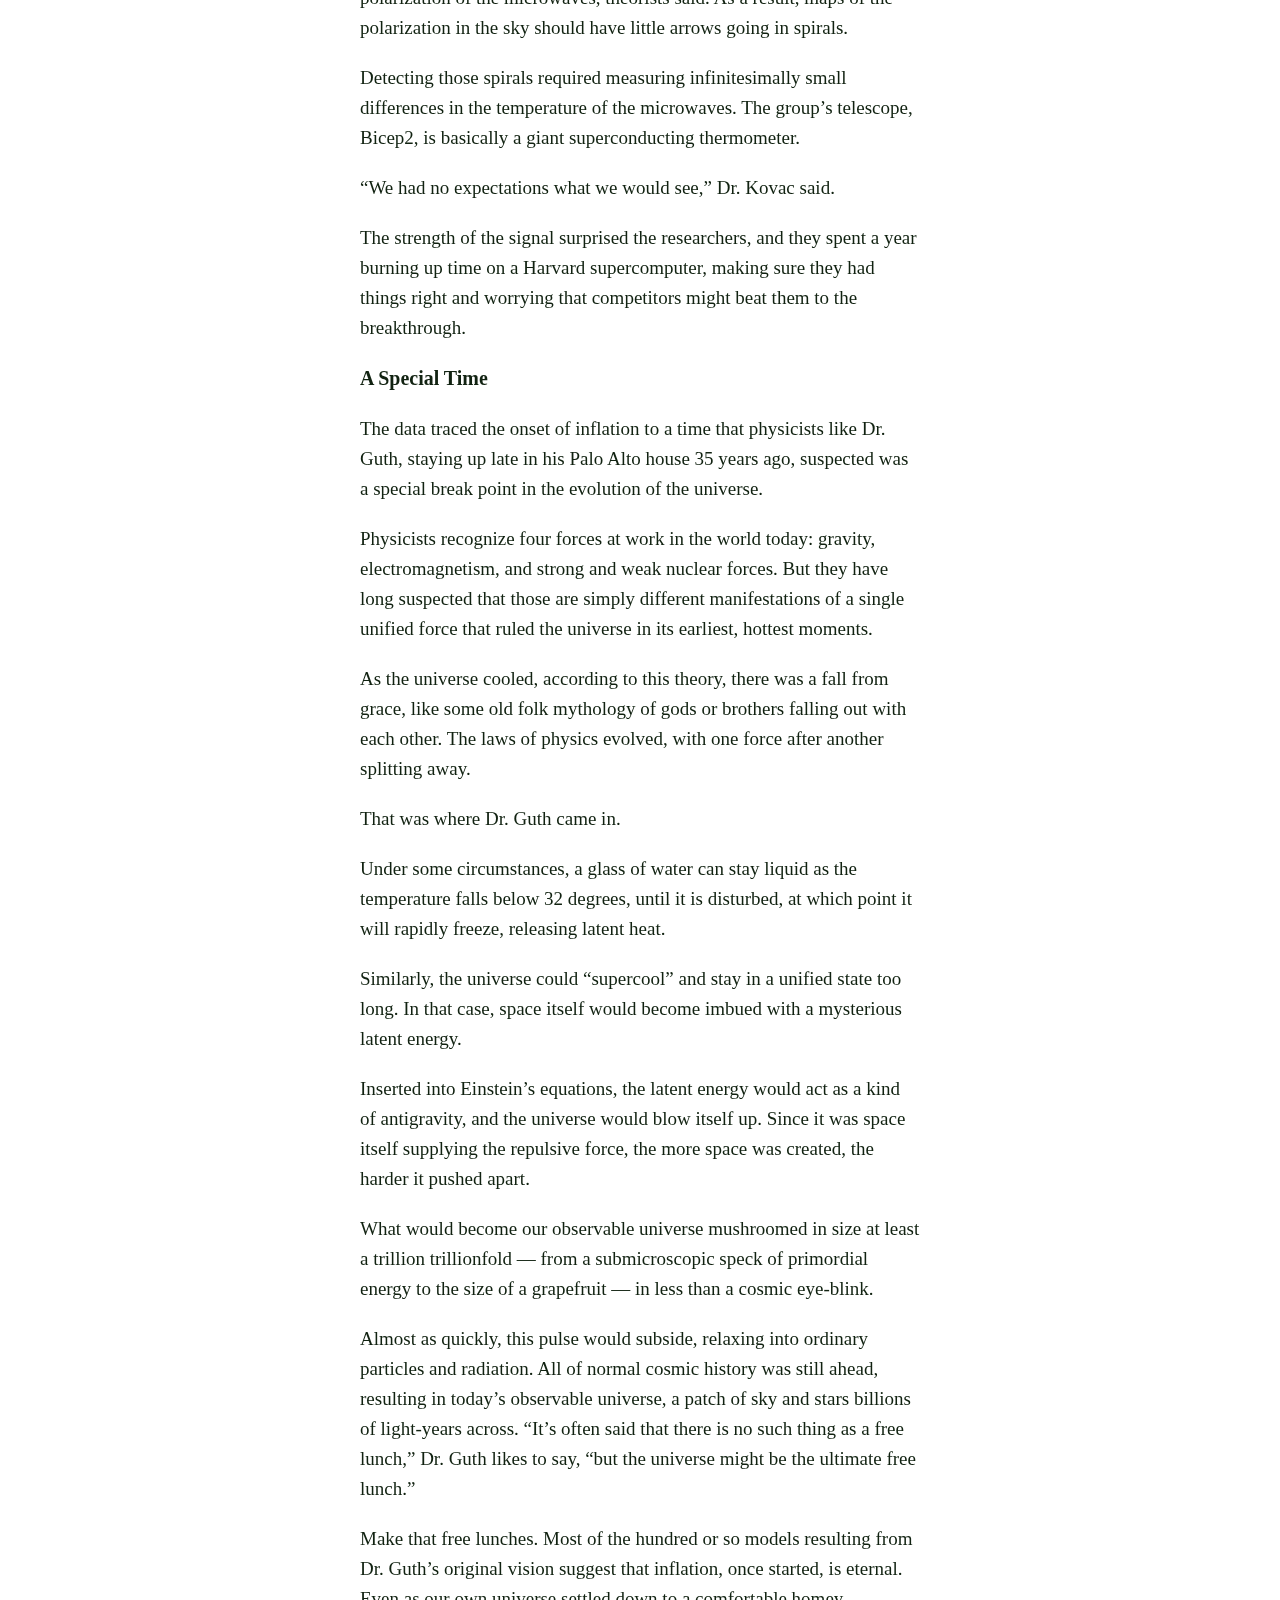
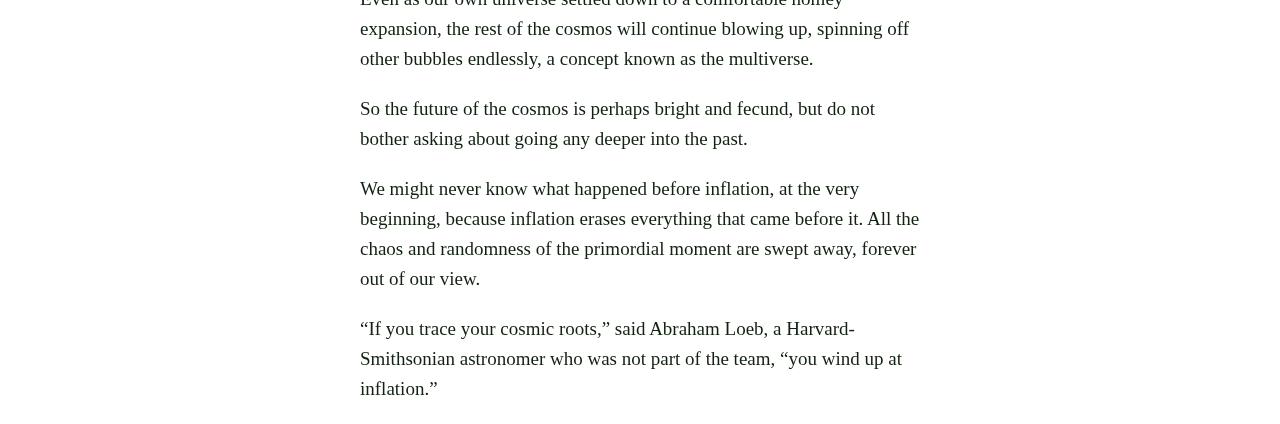
==== commit 296c3476: "Finish off remaining parts of article w/ youtube embed and image" ====
--- a/index.html
+++ b/index.html
@@ -148,7 +148,128 @@
                         Journal.
                     </p>
                     <section class="embed"><iframe src="./inflation.html" frameborder="0" scrolling="no" width="820"
-                            height="800"></iframe></section>
+                            height="720"></iframe></section>
+                    <p>Dr. Kovac said the chance that the results were a fluke was only one in 10 million.</p>
+                    <p>Dr. Guth, now 67, pronounced himself “bowled over,” saying he had not expected such a definite
+                        confirmation in his lifetime.</p>
+                    <p>“With nature, you have to be lucky,” he said. “Apparently we have been lucky.”</p>
+                    <p>The results are the closely guarded distillation of three years’ worth of observations and
+                        analysis. Eschewing email for fear of a leak, Dr. Kovac personally delivered drafts of his work
+                        to a select few, meeting with Dr. Guth, who is now a professor at Massachusetts Institute of
+                        Technology (as is his son, Larry, who was sleeping that night in 1979), in his office last
+                        week.</p>
+                    <p>“It was a very special moment, and one we took very seriously as scientists,” said Dr. Kovac,
+                        who chose his words as carefully as he tended his radio telescopes.</p>
+                    <p>Andrei Linde of Stanford, a prolific theorist who first described the most popular variant of
+                        inflation, known as chaotic inflation, in 1983, was about to go on vacation in the Caribbean
+                        last week when Chao-Lin Kuo, a Stanford colleague and a member of Dr. Kovac’s team, <a href="#"
+                            class="">knocked on his door with a bottle of Champagne</a> to tell him the news.</p>
+                    <section class="youtube">
+                        <div style="position:relative;height:0;padding-bottom:53.17%"><iframe src="https://www.youtube.com/embed/ZlfIVEy_YOA?ecver=2"
+                                style="position:absolute;width:100%;height:100%;left:0" width="677" height="360"
+                                frameborder="0" allow="autoplay; encrypted-media" allowfullscreen></iframe></div>
+                        <span class="caption">Stanford Professor Andrei Linde celebrates physics breakthrough
+                        </span><small class="caption-small">Video by StanfordUniversity</small>
+                    </section>
+                    <p>Confused, Dr. Linde called out to his wife, asking if she had ordered anything.</p>
+                    <p>“And then I told him that in the beginning we thought that this was a delivery but we did not
+                        think that we ordered anything, but I simply forgot that actually I did order it, 30 years
+                        ago,” Dr. Linde wrote in an email.</p>
+                    <p>Calling from Bonaire, the Dutch Caribbean island, Dr. Linde said he was still hyperventilating.
+                        “Having news like this is the best way of spoiling a vacation,” he said.</p>
+                    <p>By last weekend, as social media was buzzing with rumors that inflation had been seen and news
+                        spread, astrophysicists responded with a mixture of jubilation and caution.</p>
+                    <p>Max Tegmark, a cosmologist at M.I.T., wrote in an email, “I think that if this stays true, it
+                        will go down as one of the greatest discoveries in the history of science.”</p>
+                    <p>John E. Carlstrom of the University of Chicago, Dr. Kovac’s mentor and head of a competing
+                        project called the South Pole Telescope, pronounced himself deeply impressed. “I think the
+                        results are beautiful and very convincing,” he said.</p>
+                    <p>Paul J. Steinhardt of Princeton, author of a competitor to inflation that posits the clash of a
+                        pair of universes as the cause of genesis, said that if true, the Bicep result would eliminate
+                        his model, but he expressed reservations about inflation.</p>
+                    <p>Lawrence M. Krauss of Arizona State and others also emphasized the need for confirmation, noting
+                        that the new results exceeded earlier estimates based on temperature maps of the cosmic
+                        background by the European Space Agency’s Planck satellite and other assumptions about the
+                        universe.</p>
+                    <p>“So we will need to wait and see before we jump up and down,” Dr. Krauss said.</p>
+                    <p>Corroboration might not be long in coming. The Planck spacecraft will report its own findings
+                        this year. At least a dozen other teams are trying similar measurements from balloons,
+                        mountaintops and space.</p>
+                    <p><strong>Spirals in the Sky</strong></p>
+                    <p>Gravity waves are the latest and deepest secret yet pried out of the cosmic microwaves, which
+                        were discovered accidentally by Arno Penzias and Robert Wilson at Bell Labs 50 years ago. They
+                        won the Nobel Prize.</p>
+                    <p>Dr. Kovac has spent his career trying to read the secrets of these waves. He is one of four
+                        leaders of Bicep, which has operated a series of increasingly sensitive radio telescopes at the
+                        South Pole, where the thin, dry air creates ideal observing conditions. The others are Clement
+                        Pryke of the University of Minnesota, Jamie Bock of the California Institute of Technology and
+                        Dr. Kuo of Stanford.</p>
+                    <p>“The South Pole is the closest you can get to space and still be on the ground,” Dr. Kovac said.
+                        He has been there 23 times, he said, wintering over in 1994. “I’ve been hooked ever since,” he
+                        said.</p>
+                    <figure>
+                        <img src="./assets/images/sattelite.jpg" alt="Satellite">
+                        <figcaption>
+                            <span class="caption">
+                                The Bicep2 telescope, in the foreground, was used to detect the faint spiraling gravity
+                                patterns — the signature of a universe being wrenched violently apart at its birth.
+                            </span>
+                            <small class="caption-small">
+                                Steffen Richter/Associated Press
+                            </small>
+                        </figcaption>
+                    </figure>
+                    <p>In 2002, he was part of a team that discovered that the microwave radiation was polarized,
+                        meaning the light waves had a slight preference to vibrate in one direction rather than
+                        another.</p>
+                    <p>This was a step toward the ultimate goal of detecting the gravitational waves from inflation.
+                        Such waves, squeezing space in one direction and stretching it in another as they go by, would
+                        twist the direction of polarization of the microwaves, theorists said. As a result, maps of the
+                        polarization in the sky should have little arrows going in spirals.</p>
+                    <p>Detecting those spirals required measuring infinitesimally small differences in the temperature
+                        of the microwaves. The group’s telescope, Bicep2, is basically a giant superconducting
+                        thermometer.</p>
+                    <p>“We had no expectations what we would see,” Dr. Kovac said.</p>
+                    <p>The strength of the signal surprised the researchers, and they spent a year burning up time on a
+                        Harvard supercomputer, making sure they had things right and worrying that competitors might
+                        beat them to the breakthrough.</p>
+                    <p><strong>A Special Time</strong></p>
+                    <p>The data traced the onset of inflation to a time that physicists like Dr. Guth, staying up late
+                        in his Palo Alto house 35 years ago, suspected was a special break point in the evolution of
+                        the universe.</p>
+                    <p>Physicists recognize four forces at work in the world today: gravity, electromagnetism, and
+                        strong and weak nuclear forces. But they have long suspected that those are simply different
+                        manifestations of a single unified force that ruled the universe in its earliest, hottest
+                        moments.</p>
+                    <p>As the universe cooled, according to this theory, there was a fall from grace, like some old
+                        folk mythology of gods or brothers falling out with each other. The laws of physics evolved,
+                        with one force after another splitting away.</p>
+                    <p>That was where Dr. Guth came in.</p>
+                    <p>Under some circumstances, a glass of water can stay liquid as the temperature falls below 32
+                        degrees, until it is disturbed, at which point it will rapidly freeze, releasing latent heat.</p>
+                    <p>Similarly, the universe could “supercool” and stay in a unified state too long. In that case,
+                        space itself would become imbued with a mysterious latent energy.</p>
+                    <p>Inserted into Einstein’s equations, the latent energy would act as a kind of antigravity, and
+                        the universe would blow itself up. Since it was space itself supplying the repulsive force, the
+                        more space was created, the harder it pushed apart.</p>
+                    <p>What would become our observable universe mushroomed in size at least a trillion trillionfold —
+                        from a submicroscopic speck of primordial energy to the size of a grapefruit — in less than a
+                        cosmic eye-blink.</p>
+                    <p>Almost as quickly, this pulse would subside, relaxing into ordinary particles and radiation. All
+                        of normal cosmic history was still ahead, resulting in today’s observable universe, a patch of
+                        sky and stars billions of light-years across. “It’s often said that there is no such thing as a
+                        free lunch,” Dr. Guth likes to say, “but the universe might be the ultimate free lunch.”</p>
+                    <p>Make that free lunches. Most of the hundred or so models resulting from Dr. Guth’s original
+                        vision suggest that inflation, once started, is eternal. Even as our own universe settled down
+                        to a comfortable homey expansion, the rest of the cosmos will continue blowing up, spinning off
+                        other bubbles endlessly, a concept known as the multiverse.</p>
+                    <p>So the future of the cosmos is perhaps bright and fecund, but do not bother asking about going
+                        any deeper into the past.</p>
+                    <p>We might never know what happened before inflation, at the very beginning, because inflation
+                        erases everything that came before it. All the chaos and randomness of the primordial moment
+                        are swept away, forever out of our view.</p>
+                    <p>“If you trace your cosmic roots,” said Abraham Loeb, a Harvard-Smithsonian astronomer who was
+                        not part of the team, “you wind up at inflation.”</p>
                 </article>
             </section>
 
--- a/assets/css/main.css
+++ b/assets/css/main.css
@@ -242,4 +242,29 @@
 .posts p strong {
   font-weight: bold;
   font-size: 1.05em;
+}
+
+.caption {
+  font-size: 15px;
+  color: #666;
+  line-height: 5px;
+}
+
+.caption-small {
+  font-size: 13px;
+  color: #999;
+}
+
+.posts figure img {
+  width: 630px;
+}
+
+/*iframe Styles*/
+section.embed {
+  position: relative;
+  top: 15px;
+}
+
+.embed iframe {
+  width: 100%;
 }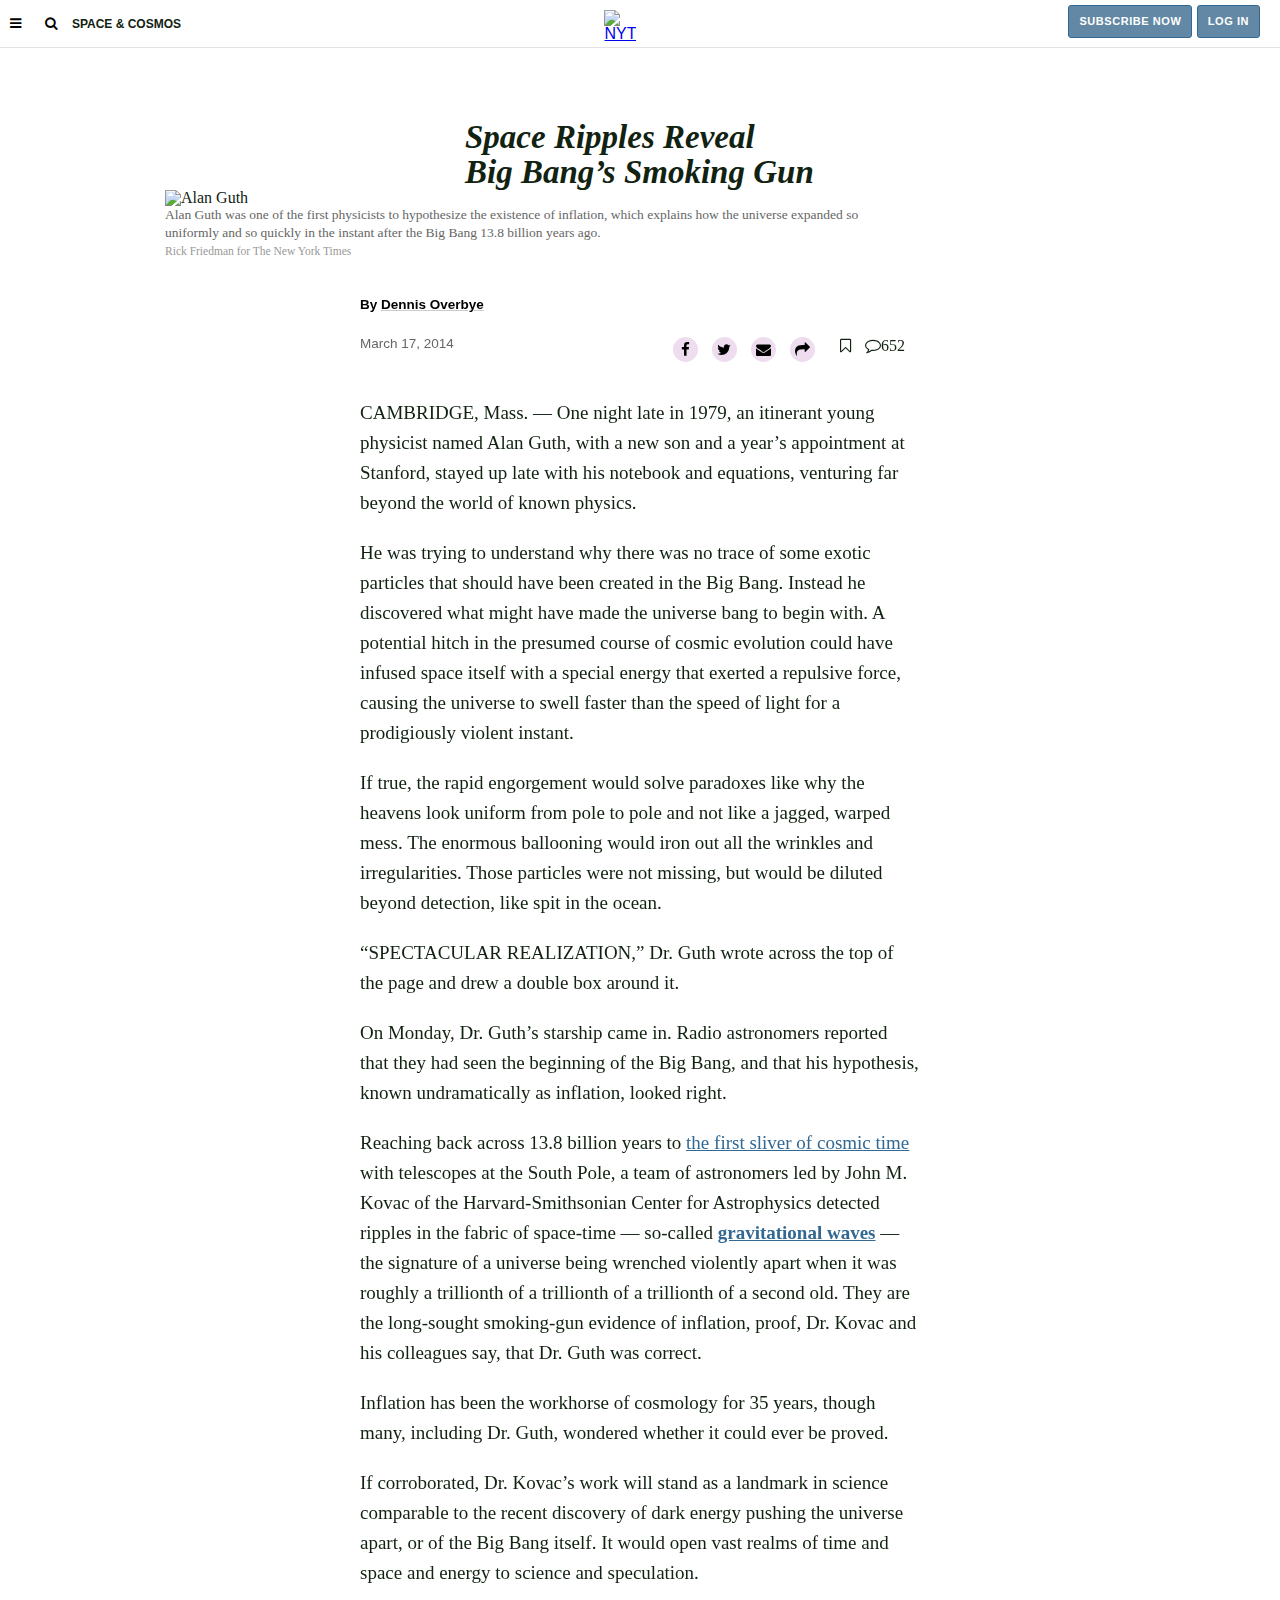
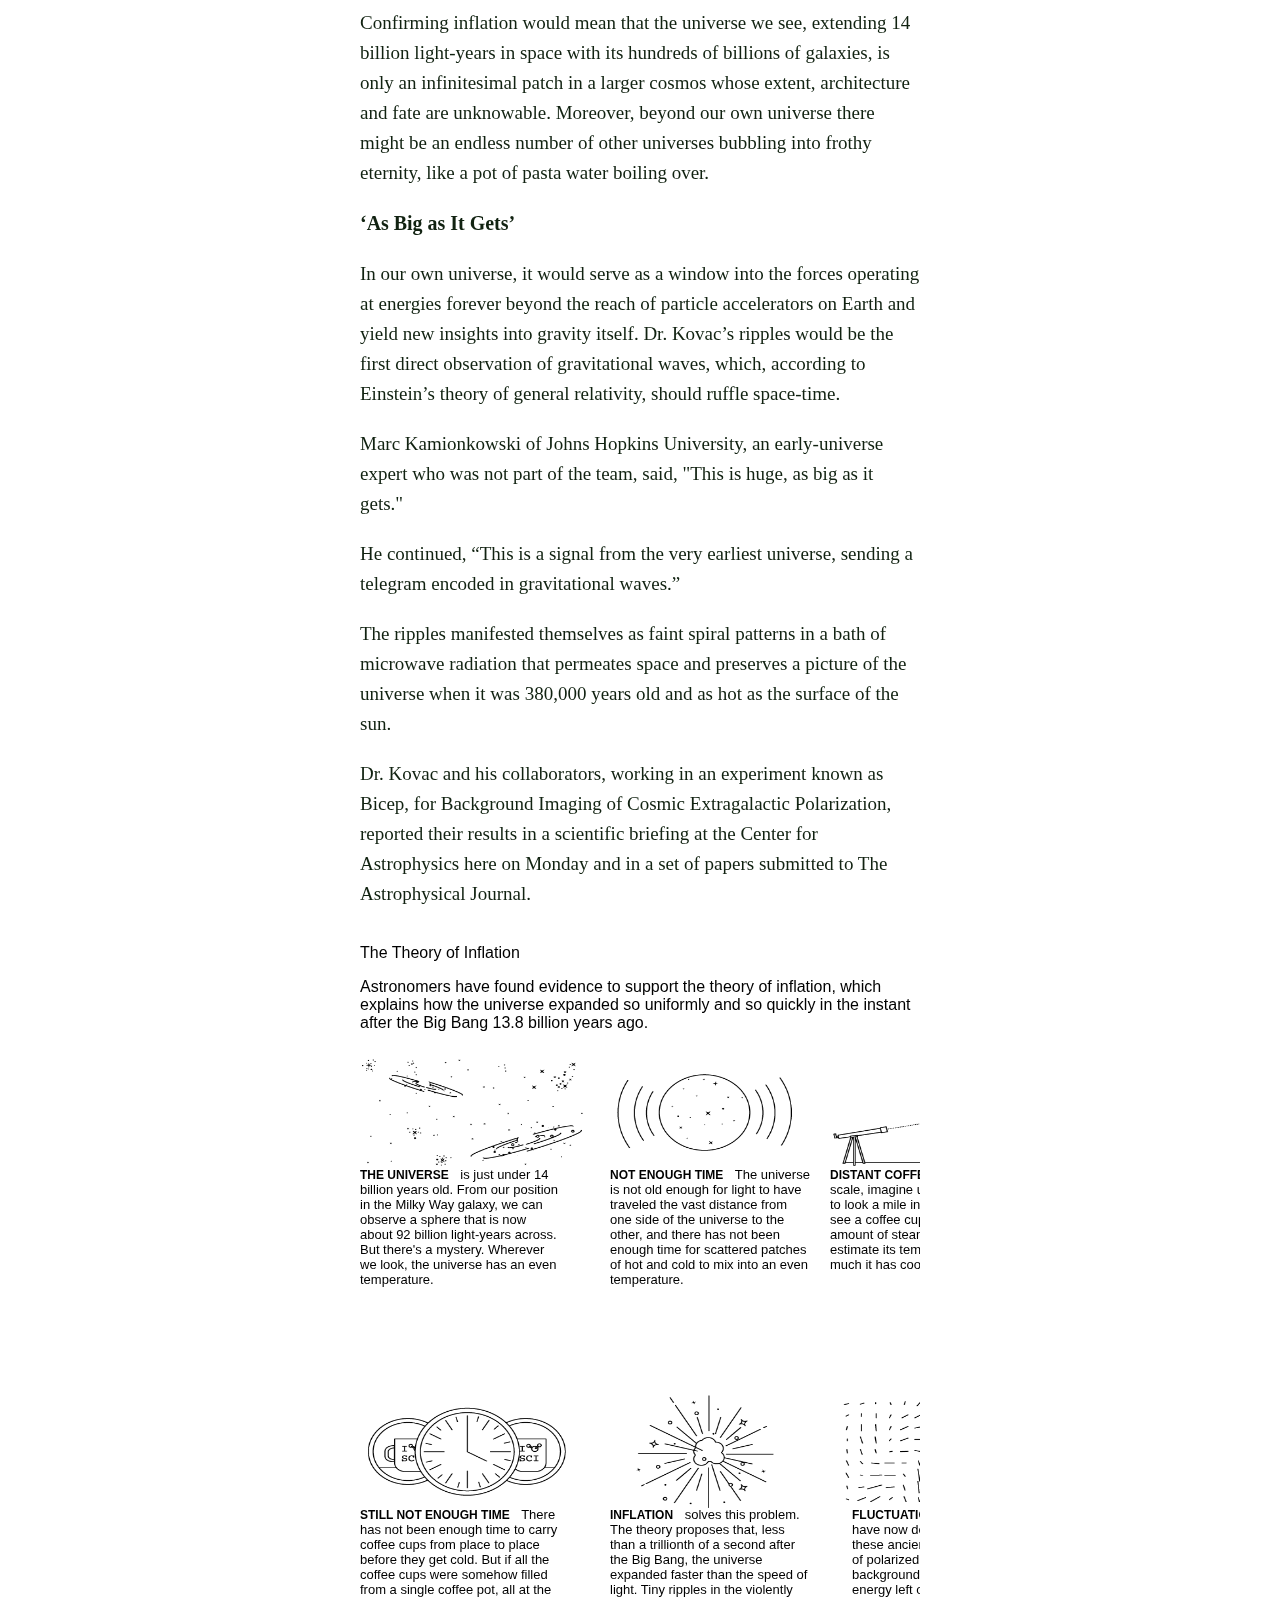
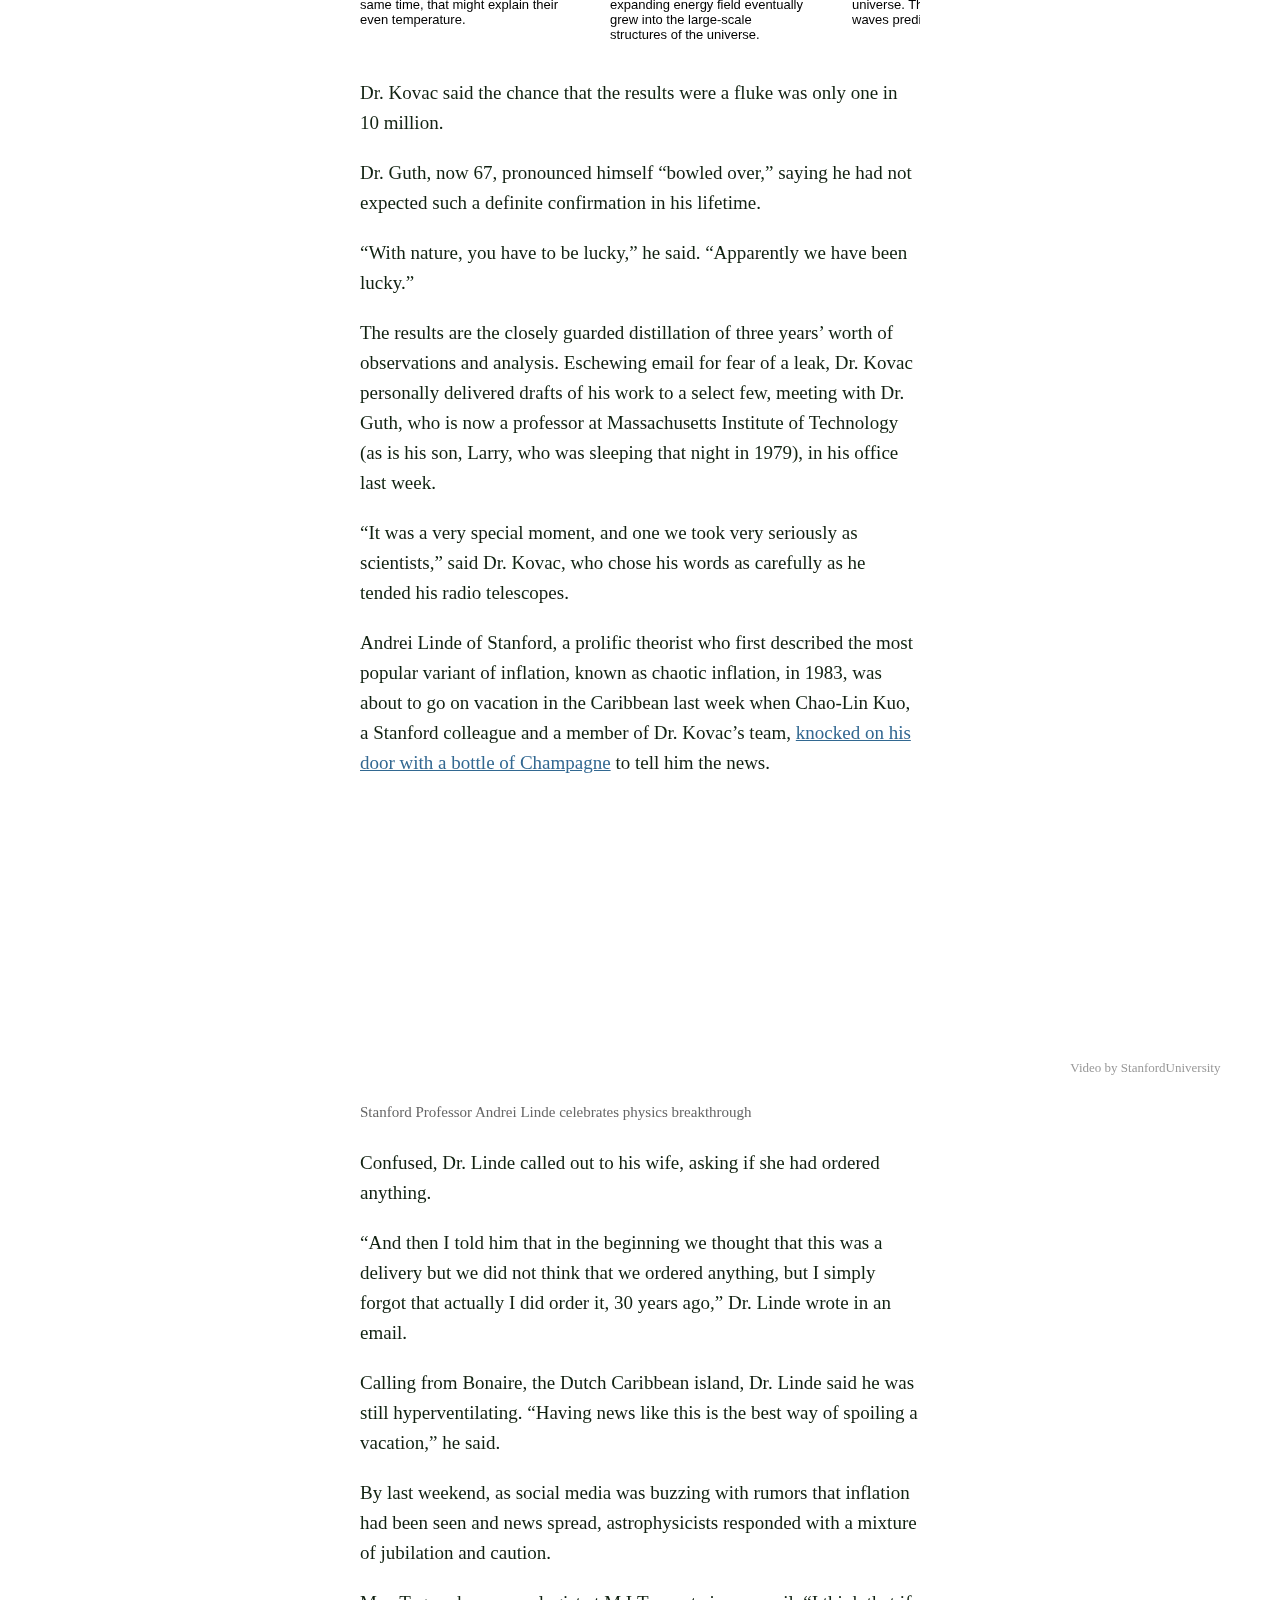
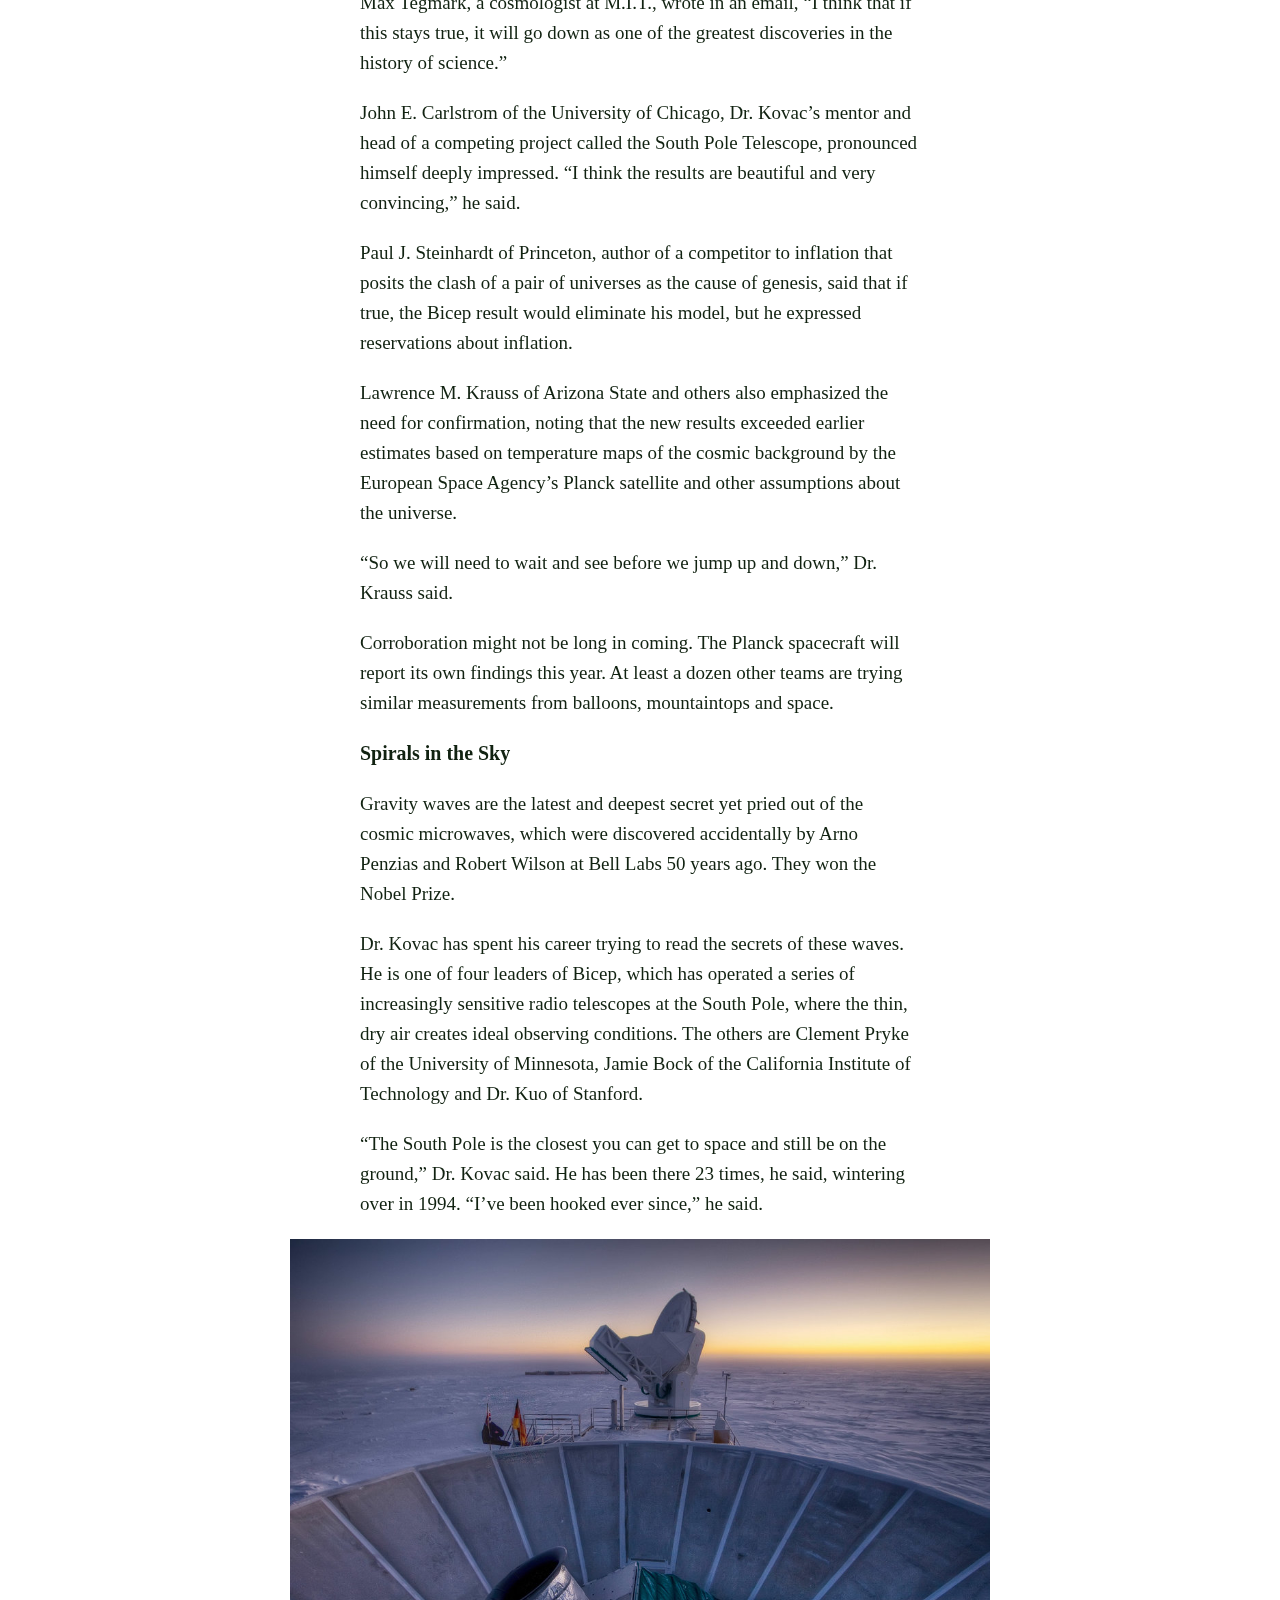
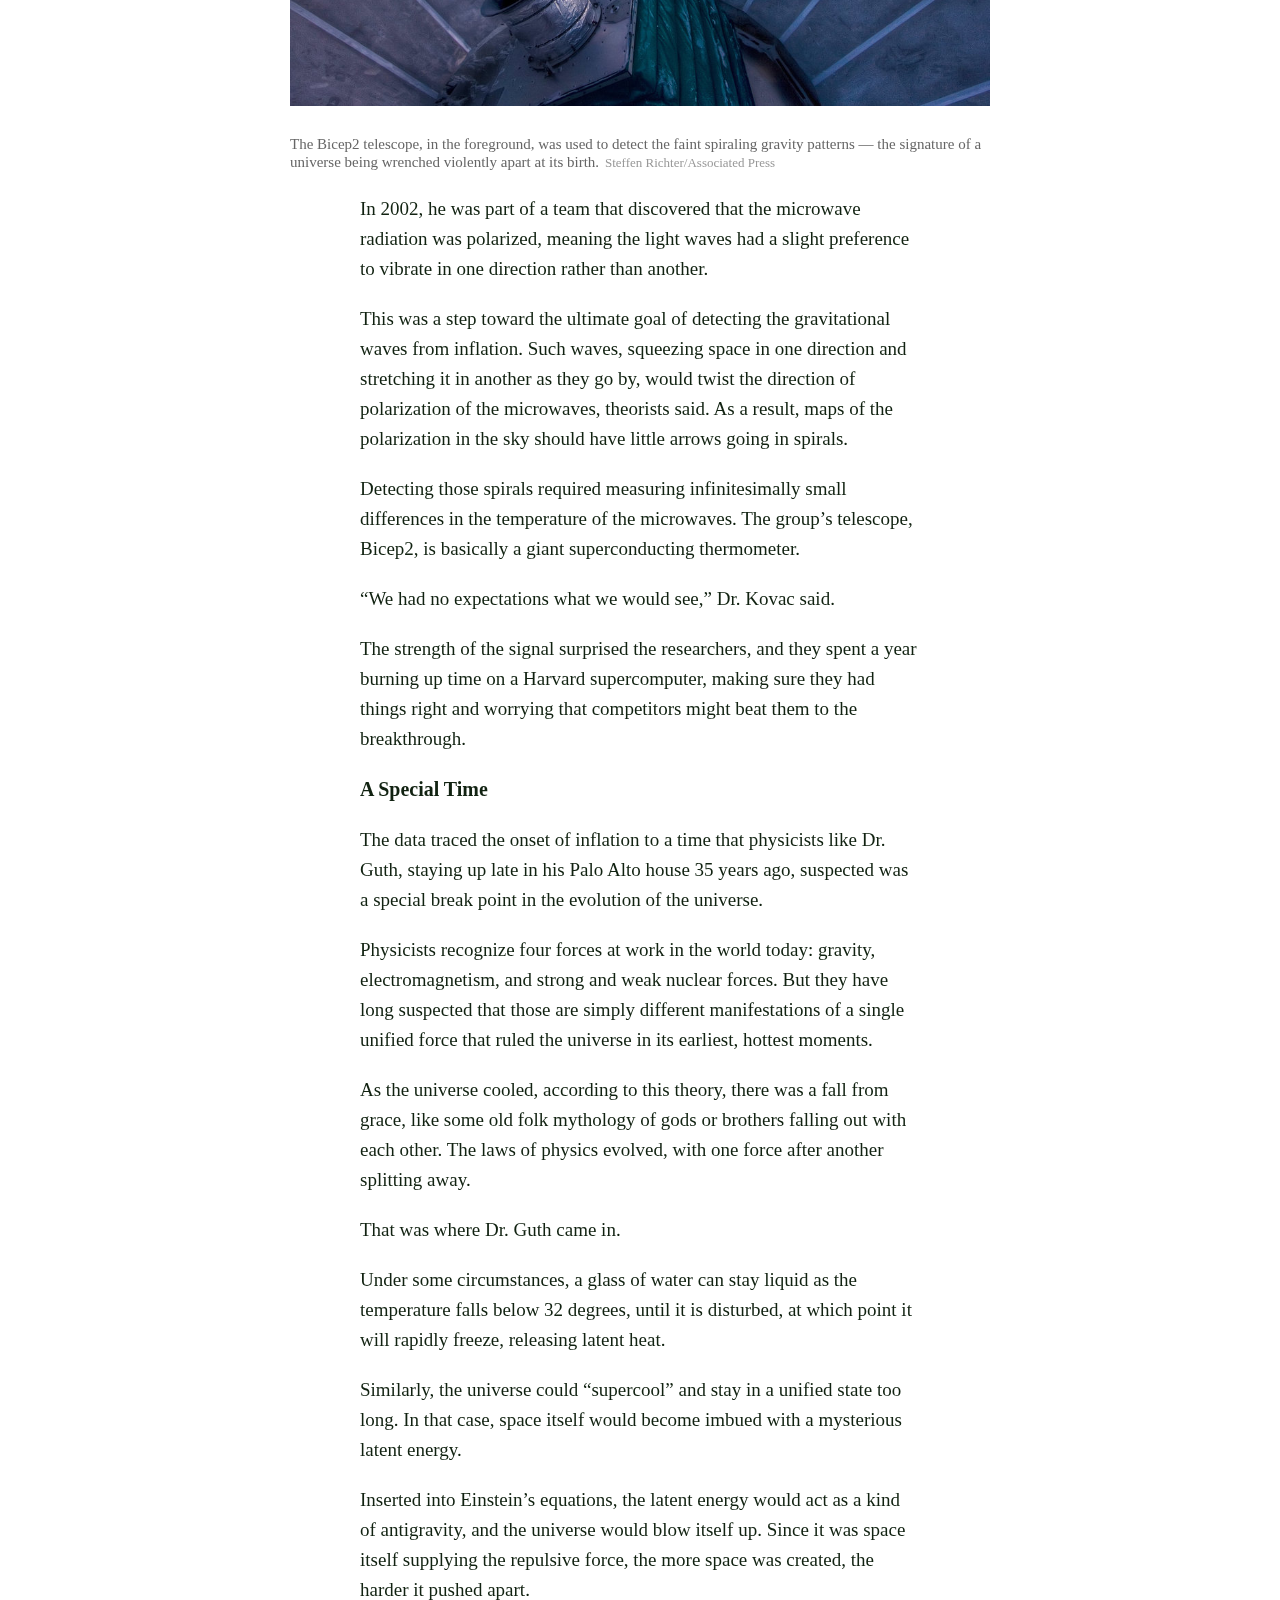
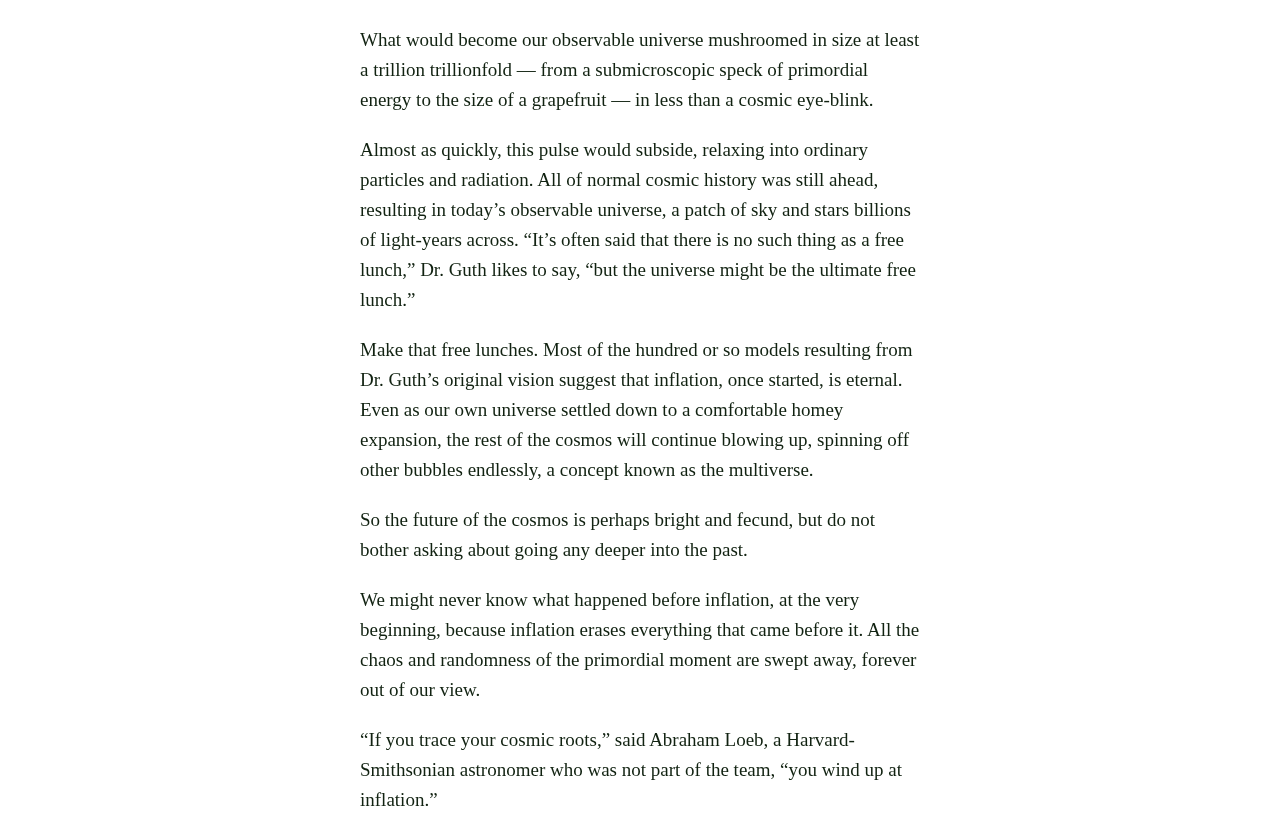
==== commit 55d40e10: "fix figure captions and figure positions" ====
--- a/index.html
+++ b/index.html
@@ -210,16 +210,17 @@
                     <figure>
                         <img src="./assets/images/sattelite.jpg" alt="Satellite">
                         <figcaption>
-                            <span class="caption">
+                            <p class="caption">
                                 The Bicep2 telescope, in the foreground, was used to detect the faint spiraling gravity
                                 patterns — the signature of a universe being wrenched violently apart at its birth.
-                            </span>
+                            </p>
                             <small class="caption-small">
                                 Steffen Richter/Associated Press
                             </small>
                         </figcaption>
                     </figure>
-                    <p>In 2002, he was part of a team that discovered that the microwave radiation was polarized,
+                    <p id="fig-after-p">In 2002, he was part of a team that discovered that the microwave radiation was
+                        polarized,
                         meaning the light waves had a slight preference to vibrate in one direction rather than
                         another.</p>
                     <p>This was a step toward the ultimate goal of detecting the gravitational waves from inflation.
--- a/assets/css/main.css
+++ b/assets/css/main.css
@@ -247,16 +247,19 @@
 .caption {
   font-size: 15px;
   color: #666;
-  line-height: 5px;
+  line-height: 18px;
 }
 
 .caption-small {
   font-size: 13px;
   color: #999;
+  position: relative;
+  bottom: 45px;
+  left: 315px;
 }
 
 .posts figure img {
-  width: 630px;
+  width: 700px;
 }
 
 /*iframe Styles*/
@@ -267,4 +270,14 @@
 
 .embed iframe {
   width: 100%;
+}
+
+/* figure styles */
+figure {
+  position: absolute;
+  left: -70px;
+}
+
+#fig-after-p {
+  margin-top: 575px;
 }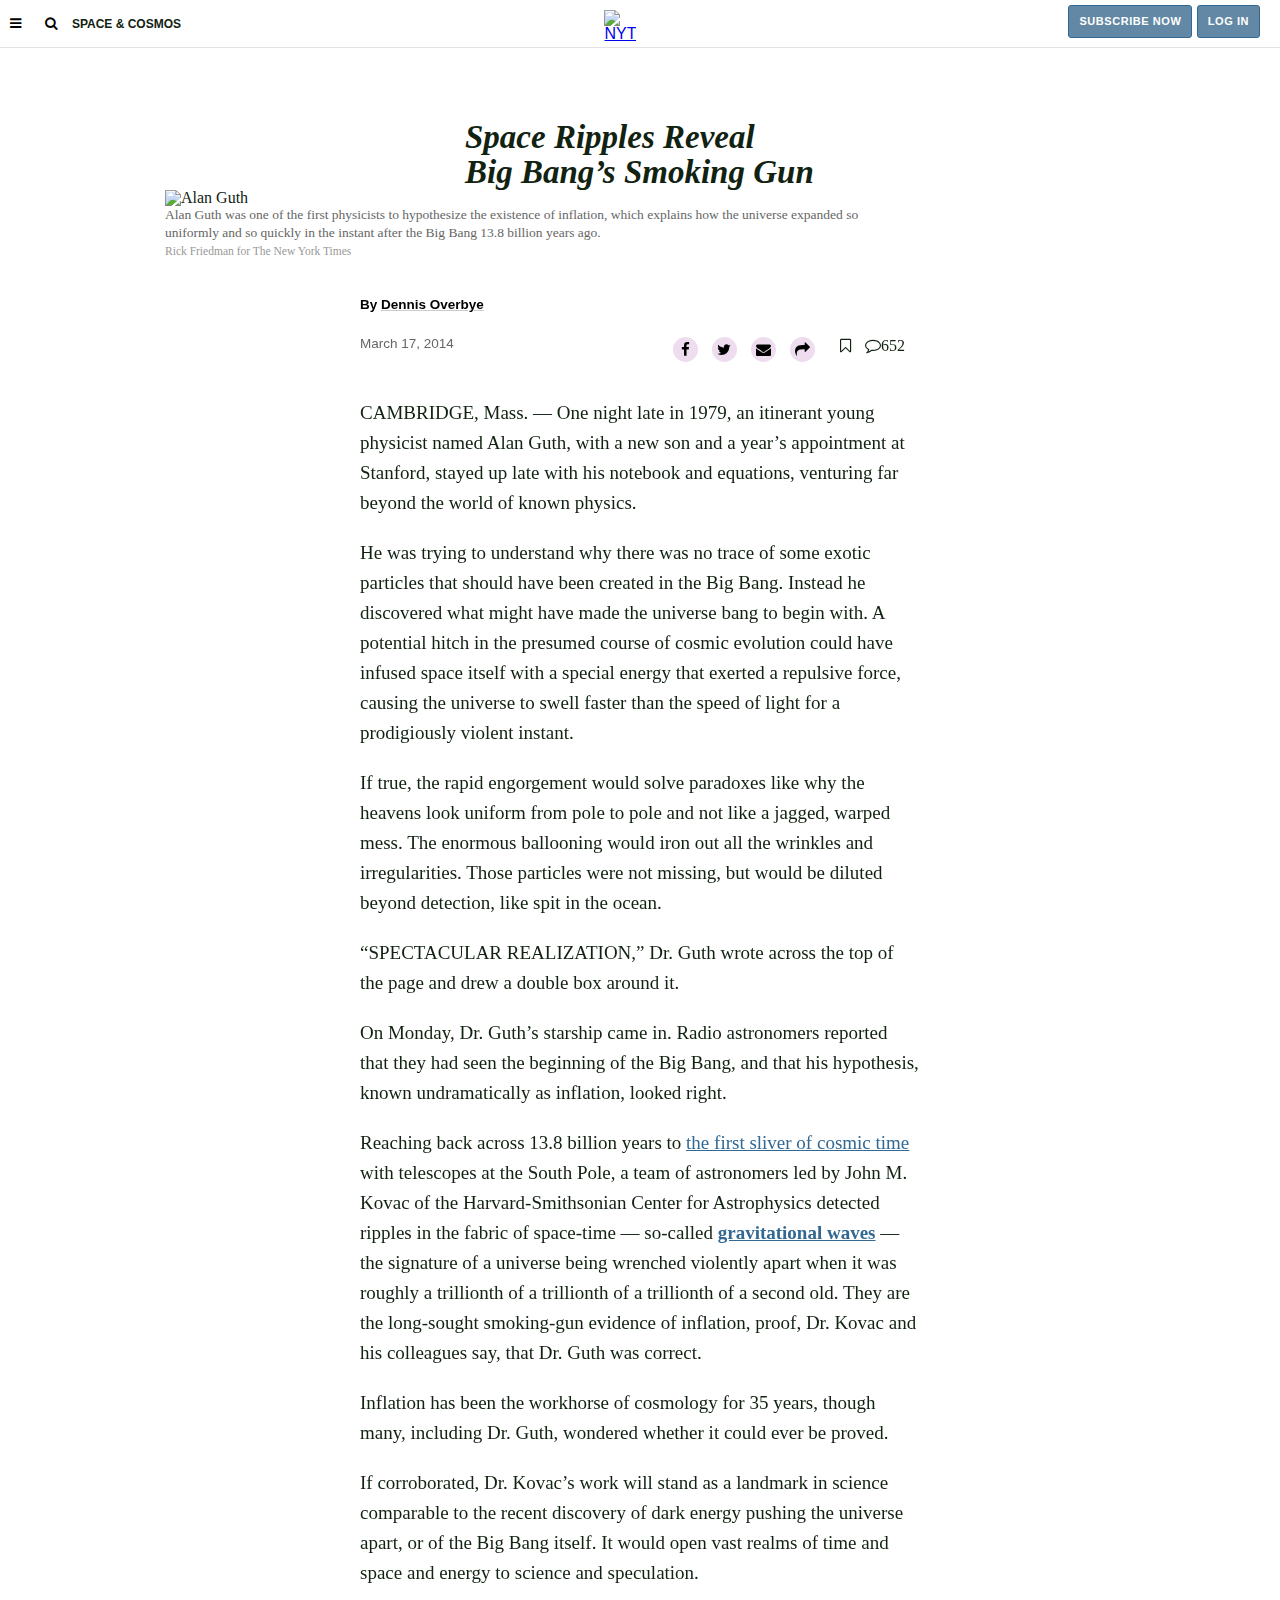
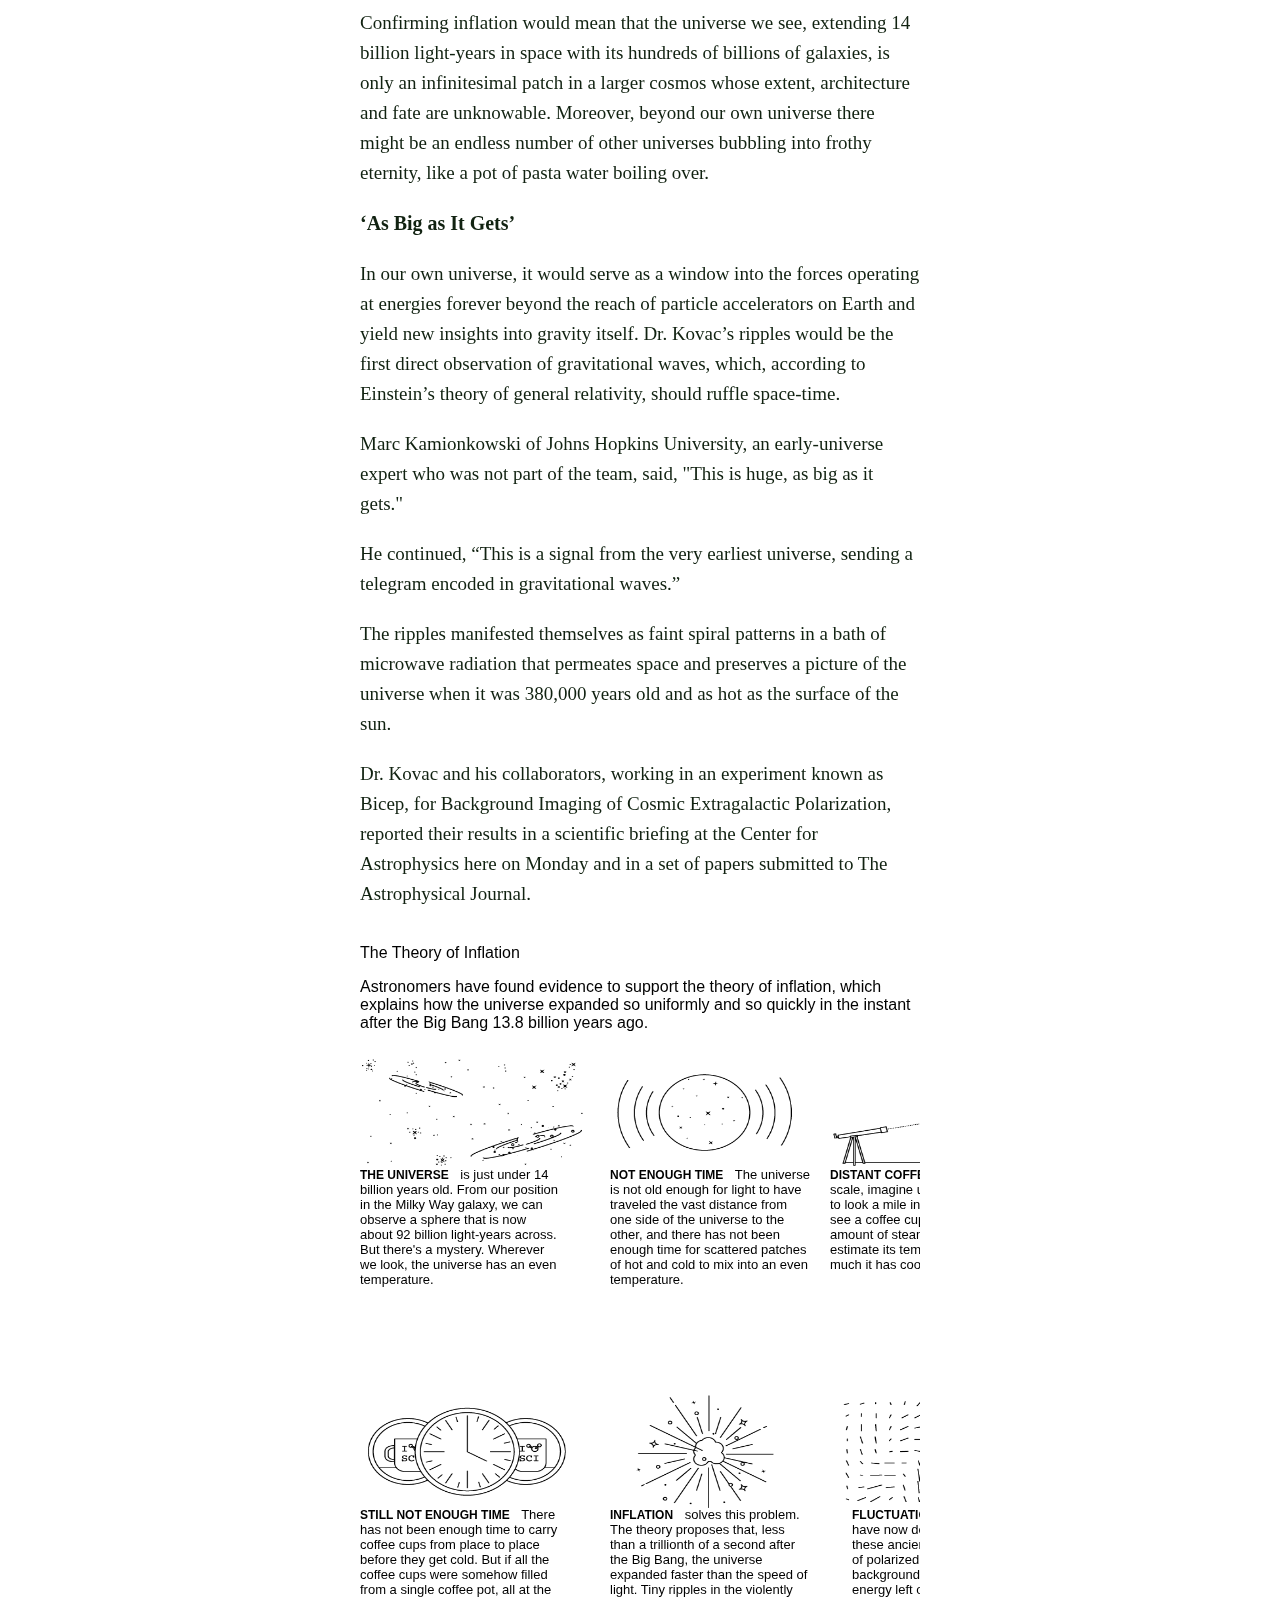
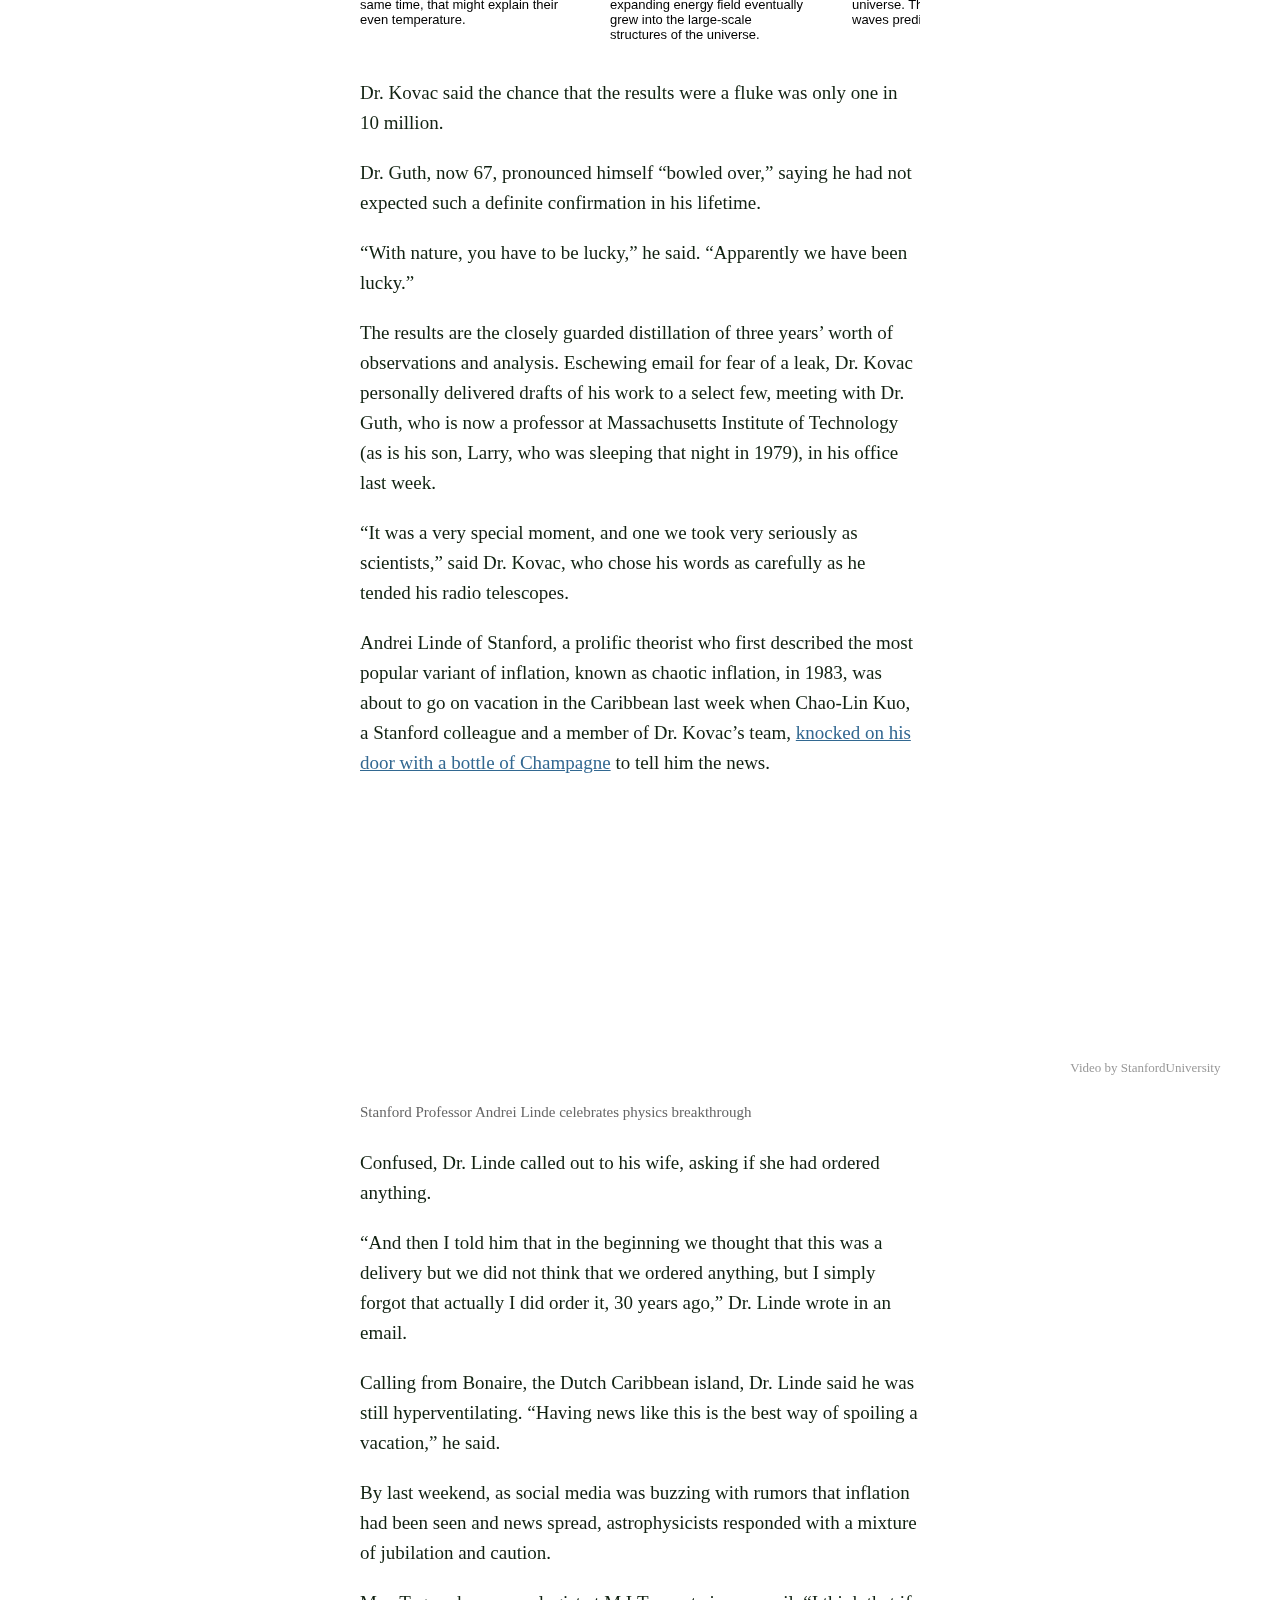
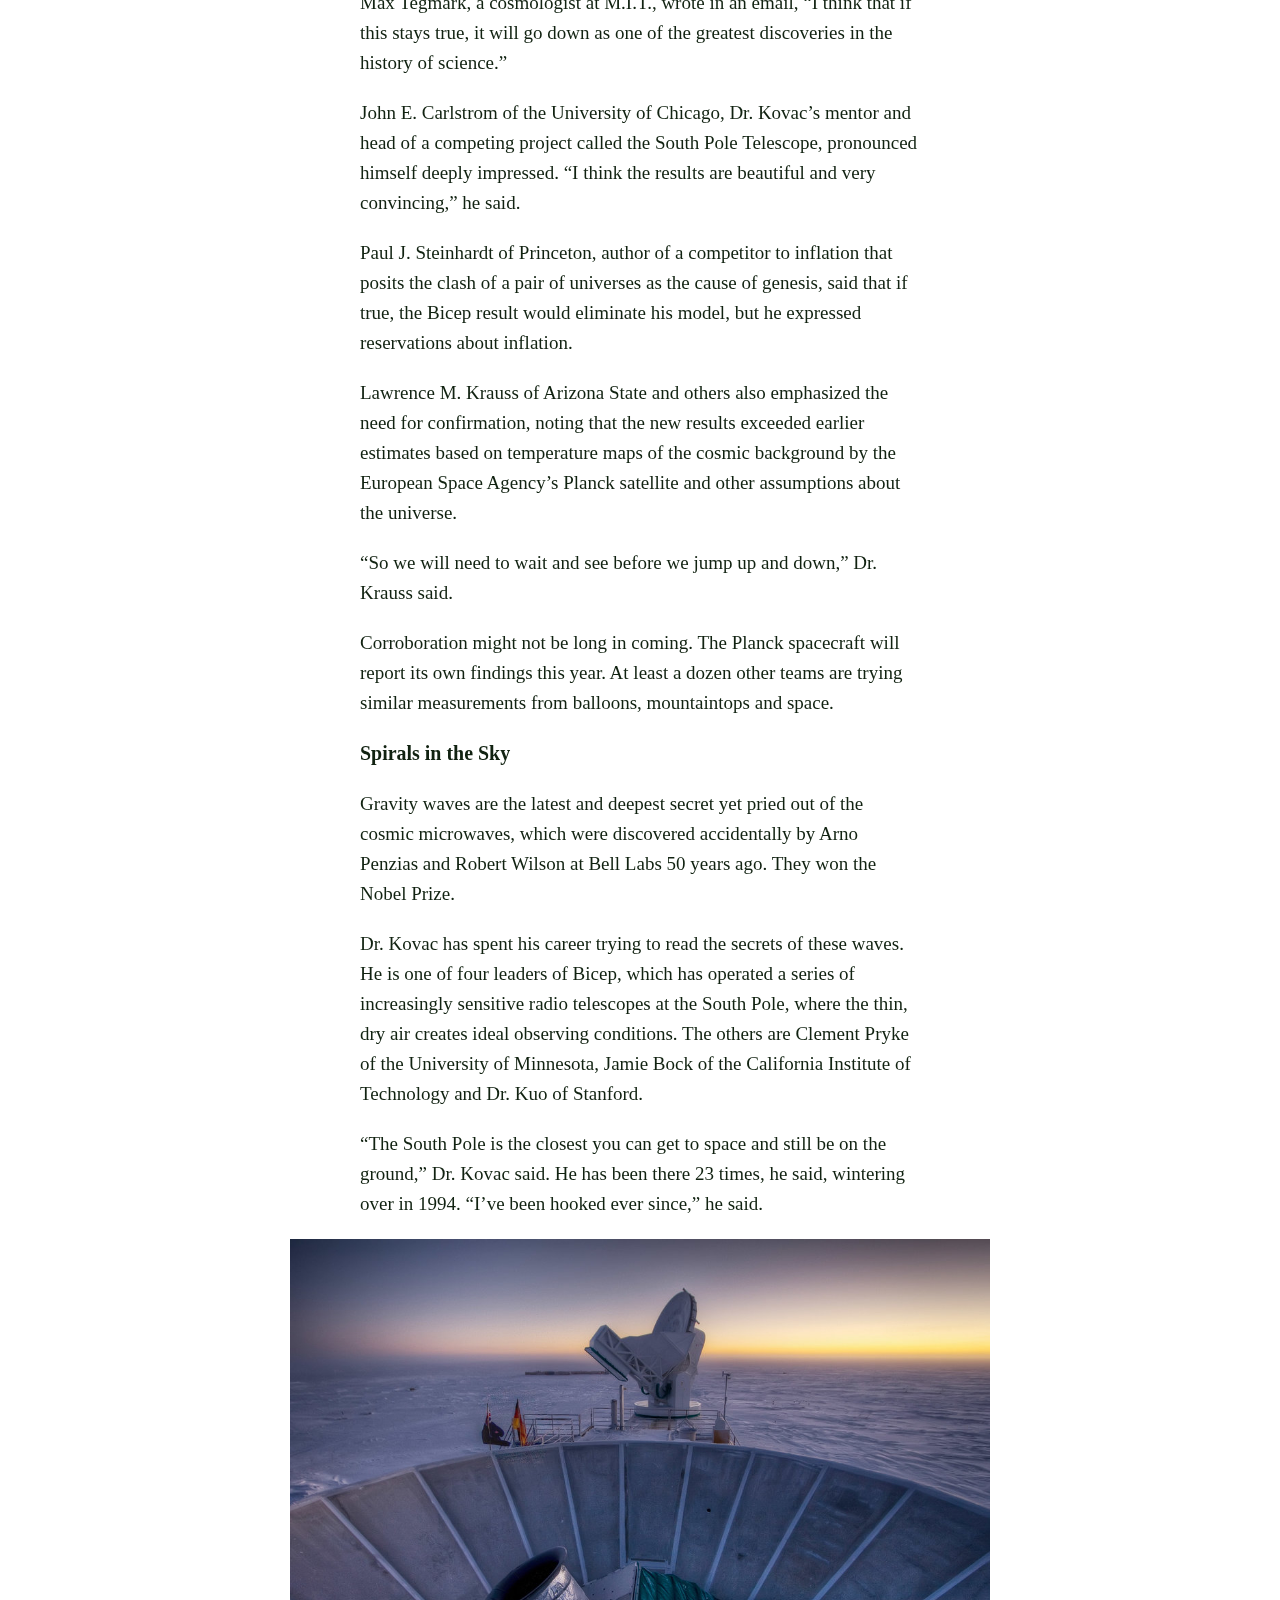
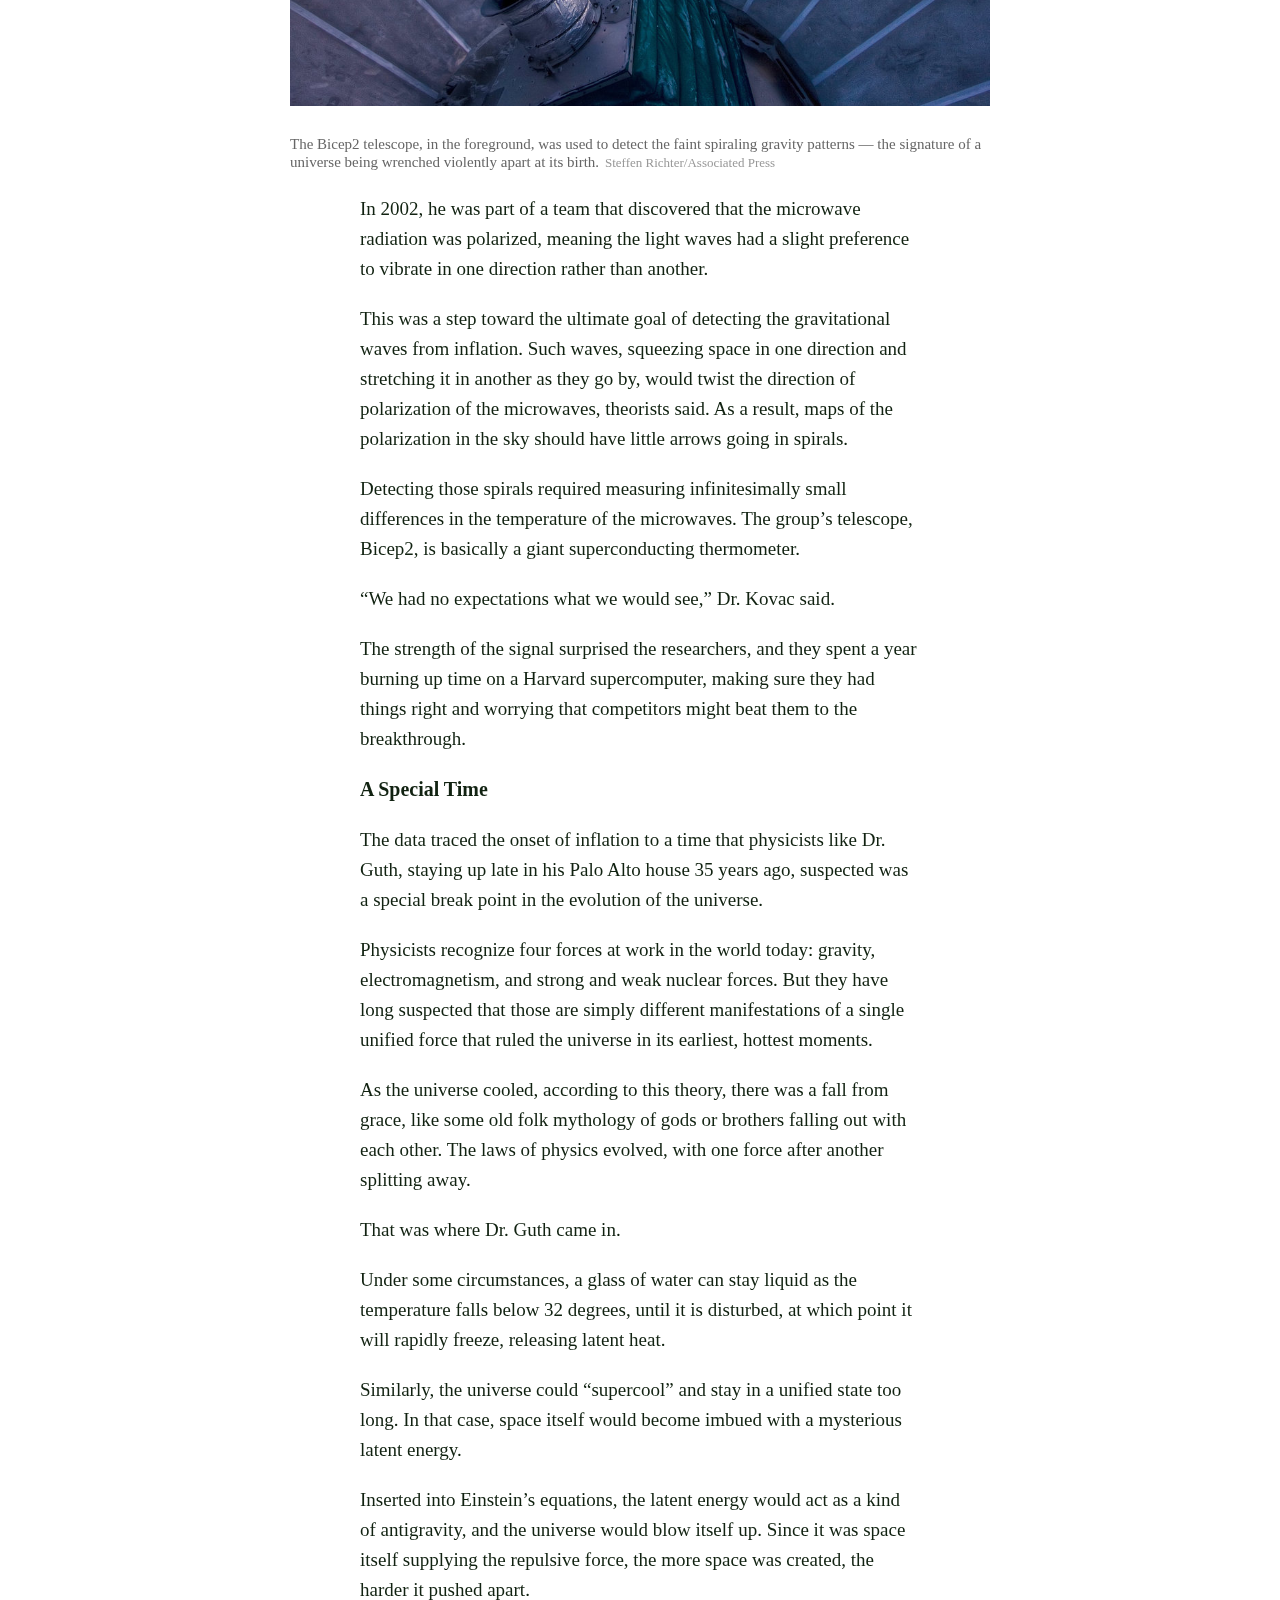
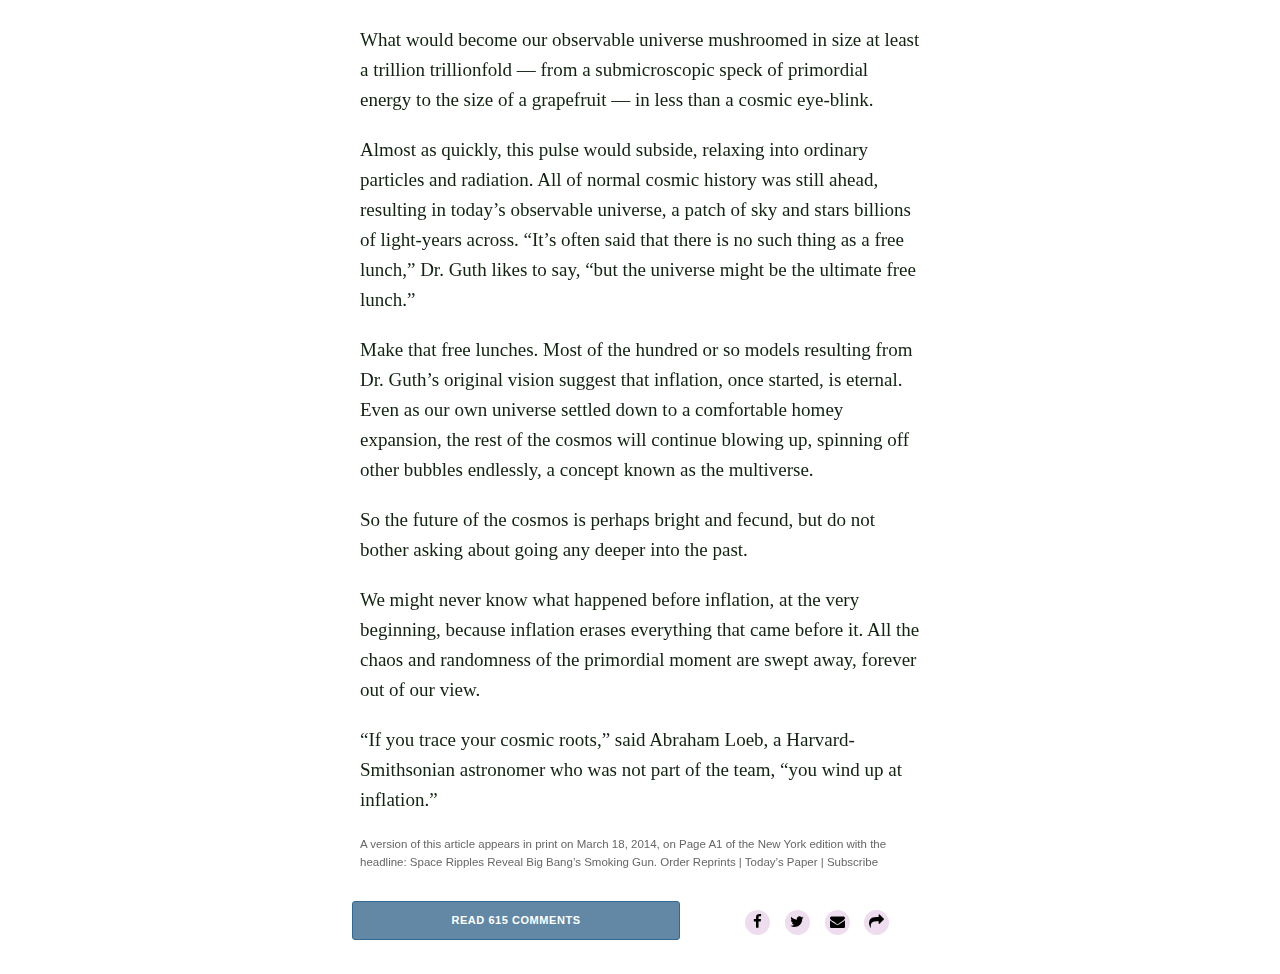
==== commit 57a2b2fb: "Work on area after main article" ====
--- a/index.html
+++ b/index.html
@@ -271,6 +271,28 @@
                         are swept away, forever out of our view.</p>
                     <p>“If you trace your cosmic roots,” said Abraham Loeb, a Harvard-Smithsonian astronomer who was
                         not part of the team, “you wind up at inflation.”</p>
+                    <section class="after-article">
+                        A version of this article appears in print on March 18, 2014, on Page A1 of the New York
+                        edition with the headline: Space Ripples Reveal Big Bang’s Smoking Gun. Order Reprints | <a
+                            href="#">Today’s Paper</a> | <a href="#">Subscribe</a>
+                    </section>
+                    <div class="post-extra">
+                        <section class="nav-btn read-comments">
+                            <button class="nav-btn-subs">
+                                READ 615 COMMENTS
+                            </button>
+                        </section>
+                        <div class="post-extra-right extra-right-after-article">
+                            <div class="social-widget">
+                                <ul>
+                                    <li><a href="#"><i class="fa fa-facebook" aria-hidden="true"></i></a></li>
+                                    <li><a href="#"><i class="fa fa-twitter" aria-hidden="true"></i></a></li>
+                                    <li><a href="#"><i class="fa fa-envelope" aria-hidden="true"></i></a></li>
+                                    <li><a href="#"><i class="fa fa-share" aria-hidden="true"></i></a></li>
+                                </ul>
+                            </div>
+                        </div>
+                    </div>
                 </article>
             </section>
 
--- a/assets/css/main.css
+++ b/assets/css/main.css
@@ -280,4 +280,47 @@
 
 #fig-after-p {
   margin-top: 575px;
+}
+
+.after-article {
+  line-height: 18px;
+  font-size: 11.5px;
+  font-family: Arial, Verdana, sans-serif;
+  color: #666;
+}
+
+.after-article a {
+  color: #666;
+  text-decoration: none;
+}
+
+.after-article a:hover {
+  text-decoration: underline;
+}
+
+.read-comments {
+  position: relative;
+  right: 220px;
+}
+
+section+.post-extra {
+  margin-top: 30px;
+}
+
+.read-comments button {
+  display: block;
+  width: 328px;
+  padding: 13px 0;
+}
+
+.extra-right-after-article {
+  width: 300px;
+  position: relative;
+  bottom: 30px;
+  left: 120px;
+}
+
+.extra-right-after-article i {
+  position: relative;
+  bottom: 8px;
 }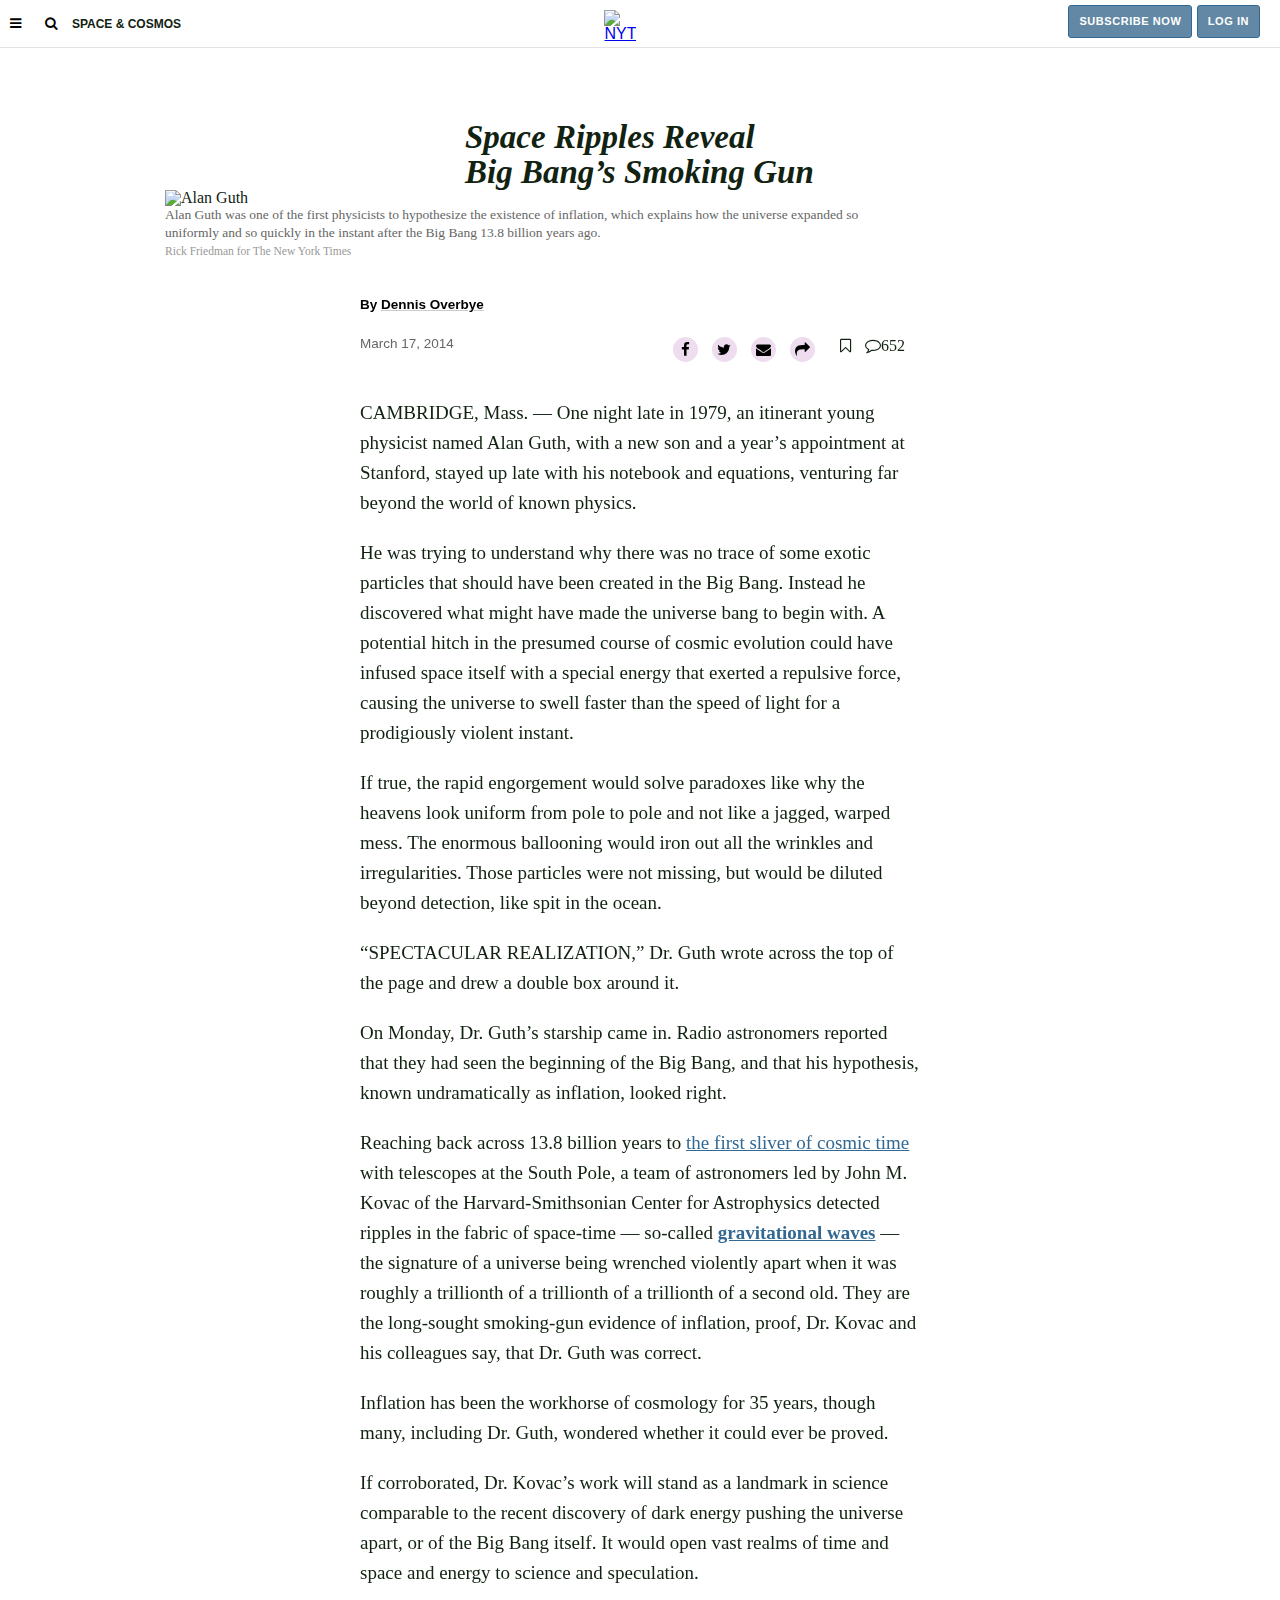
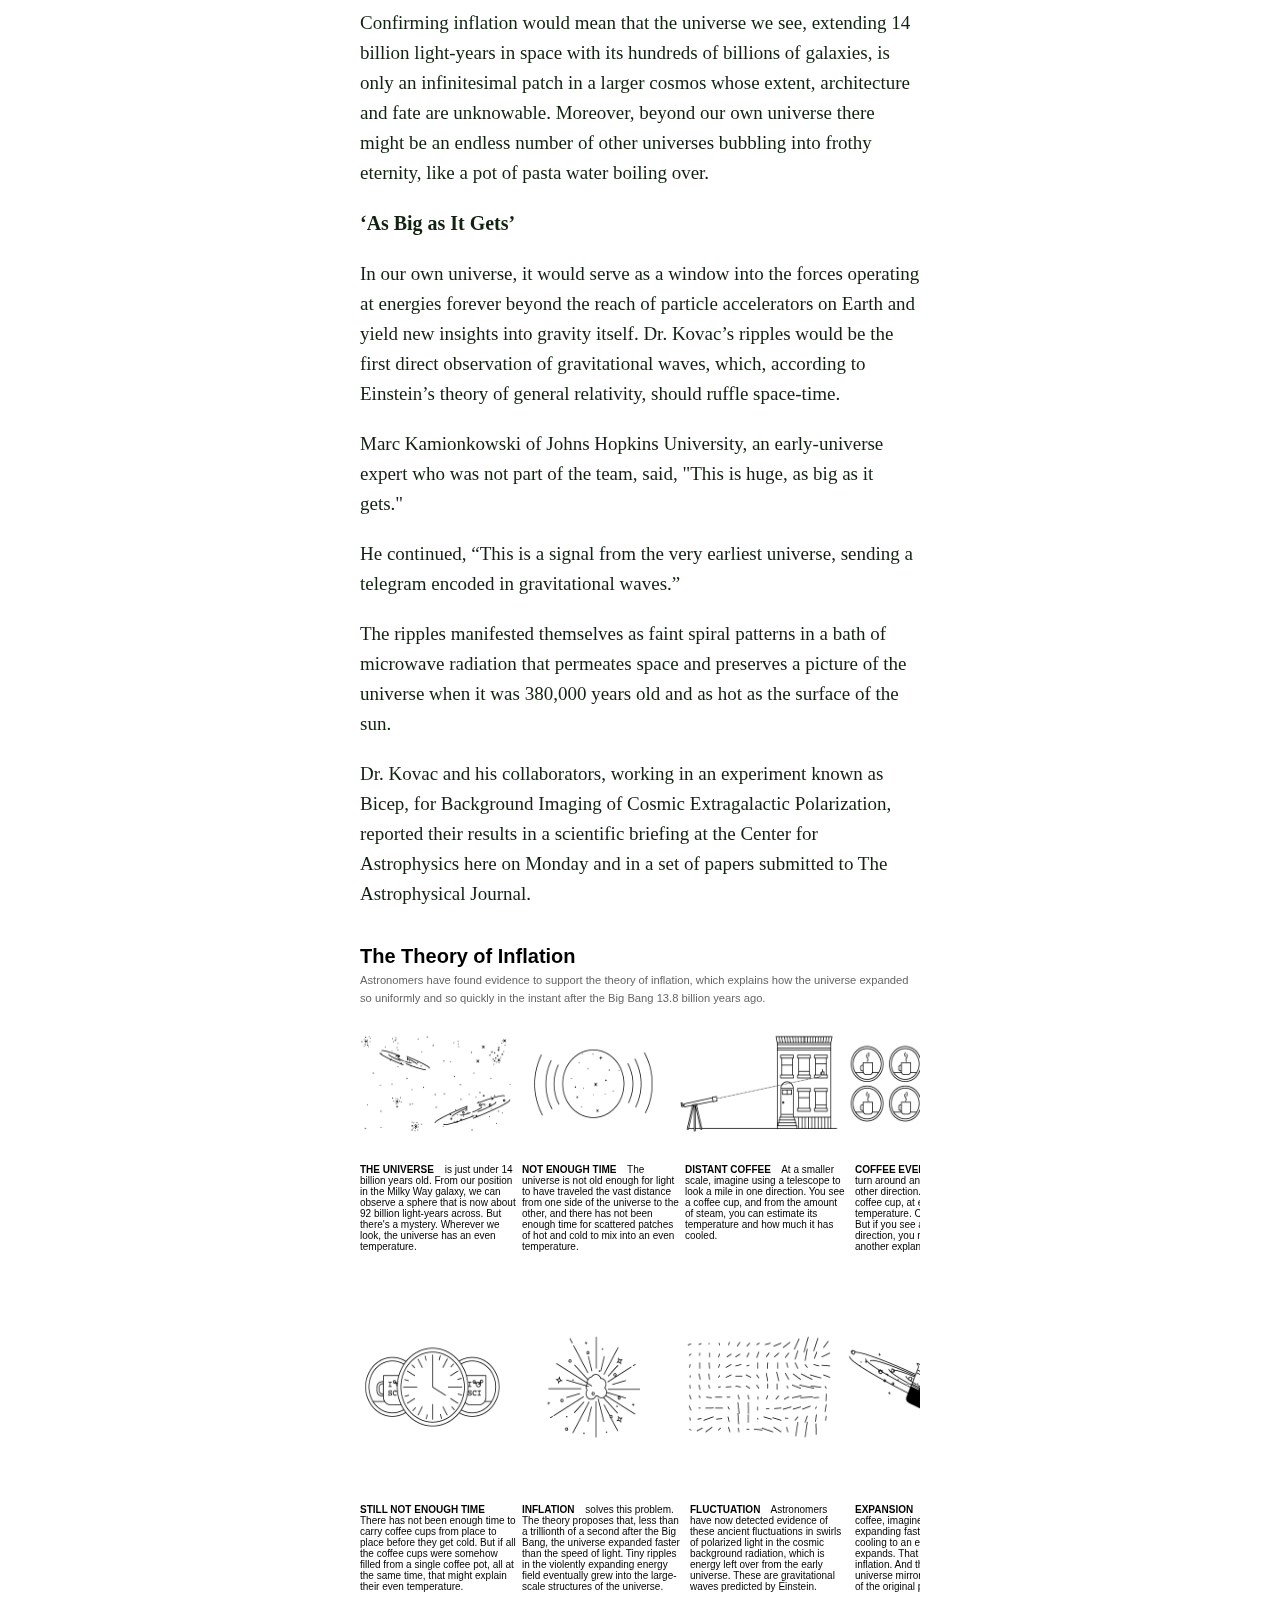
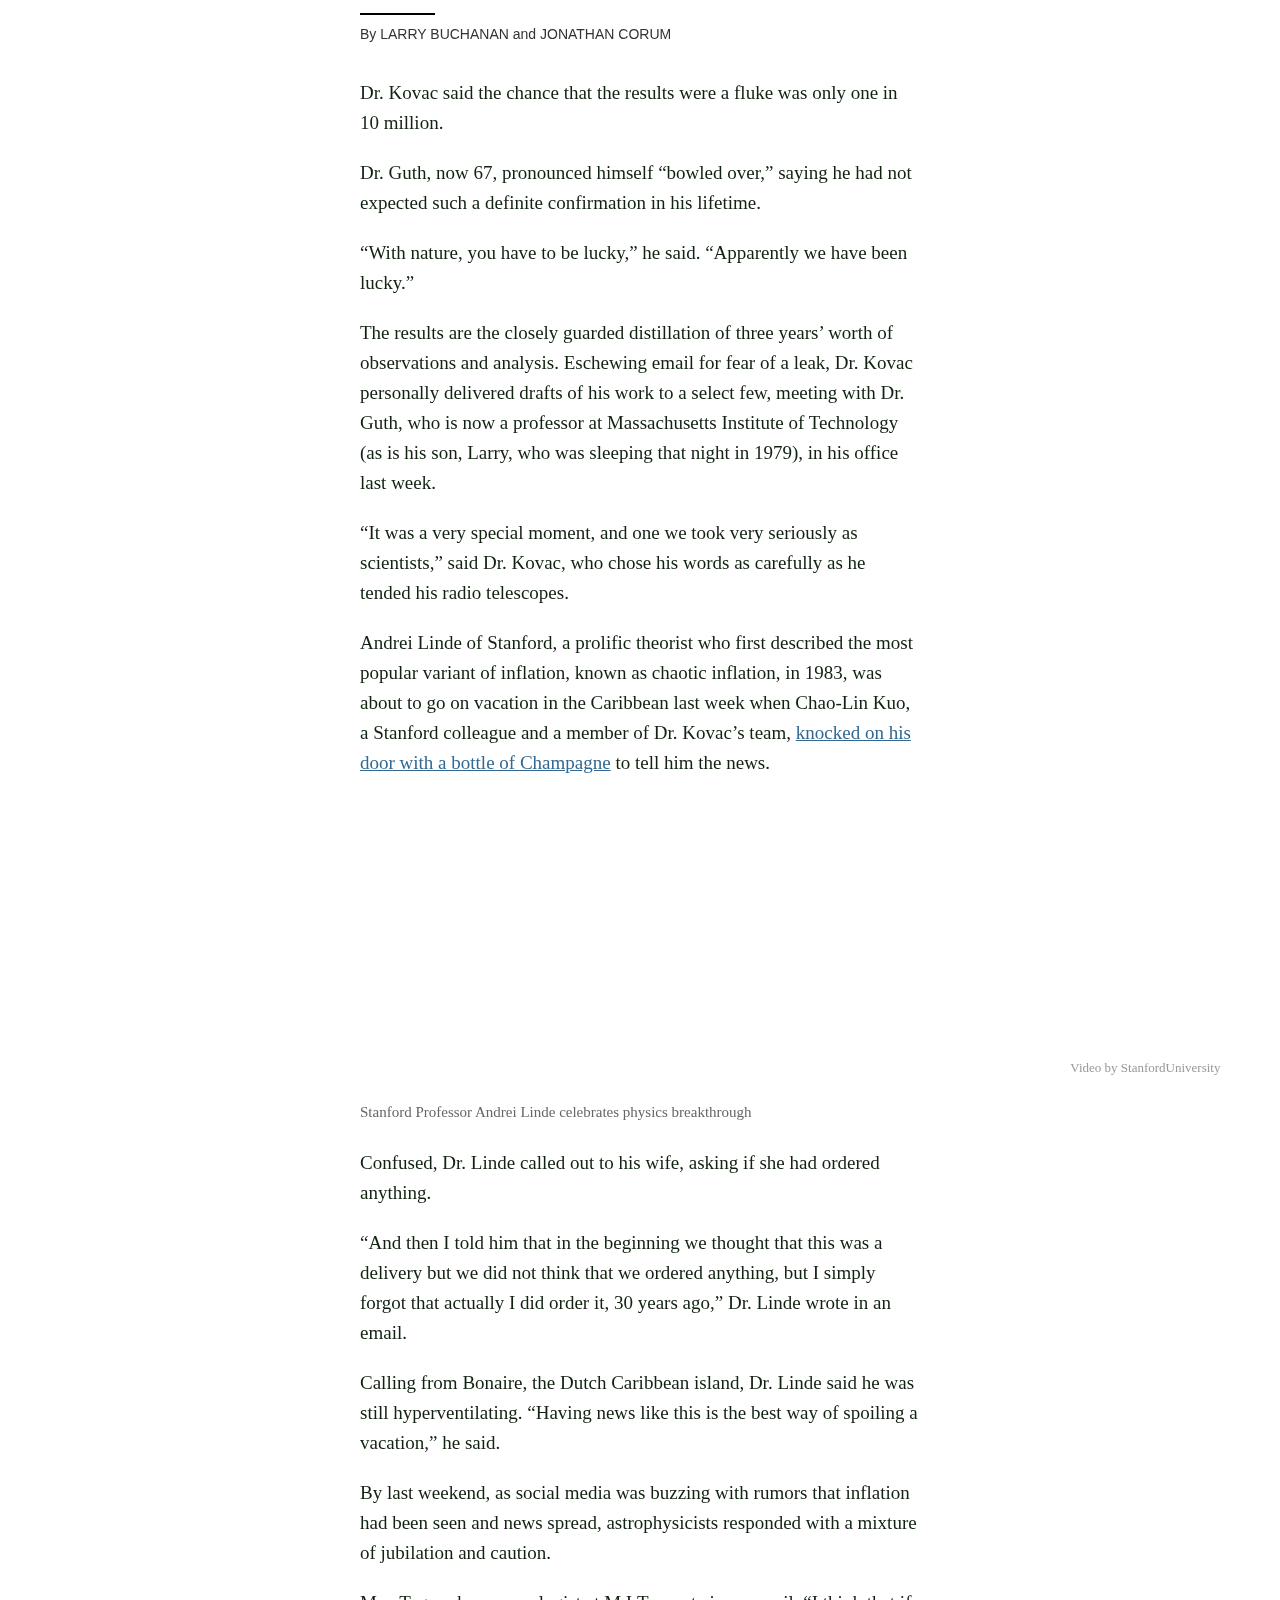
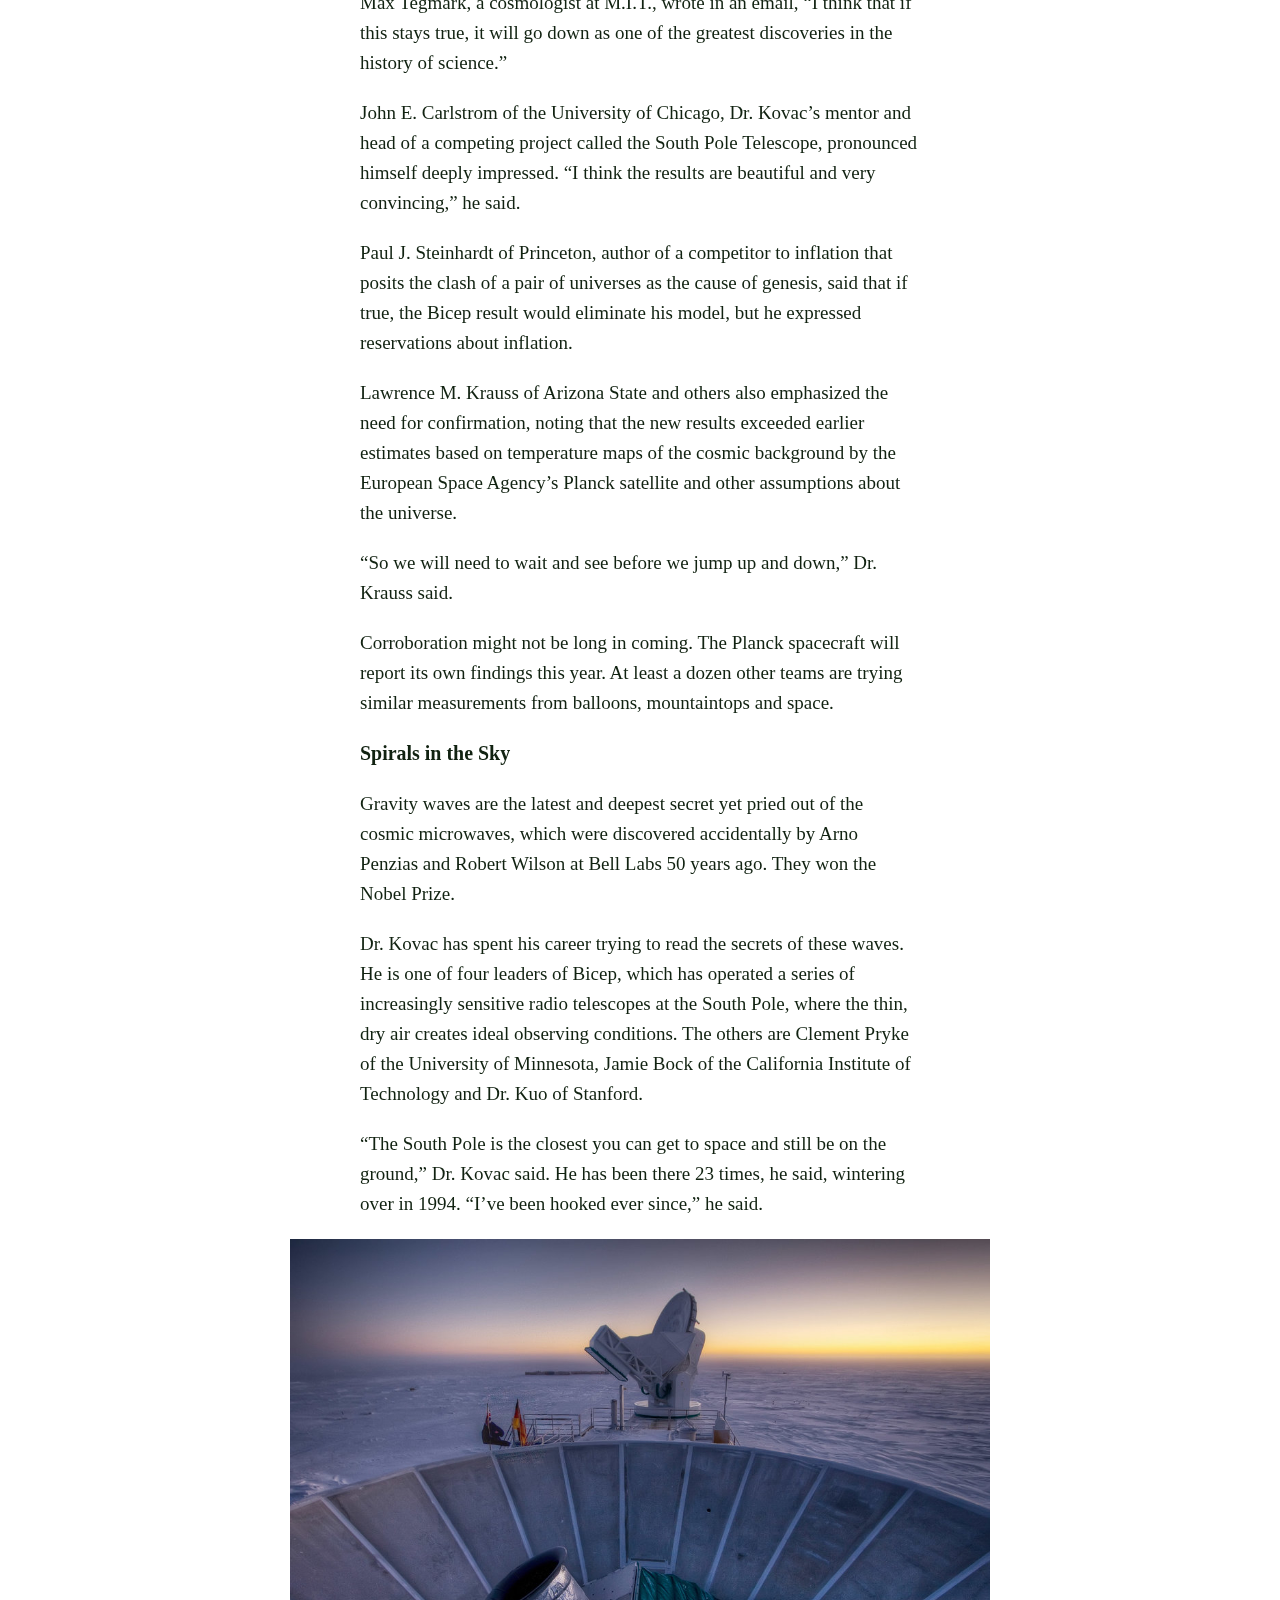
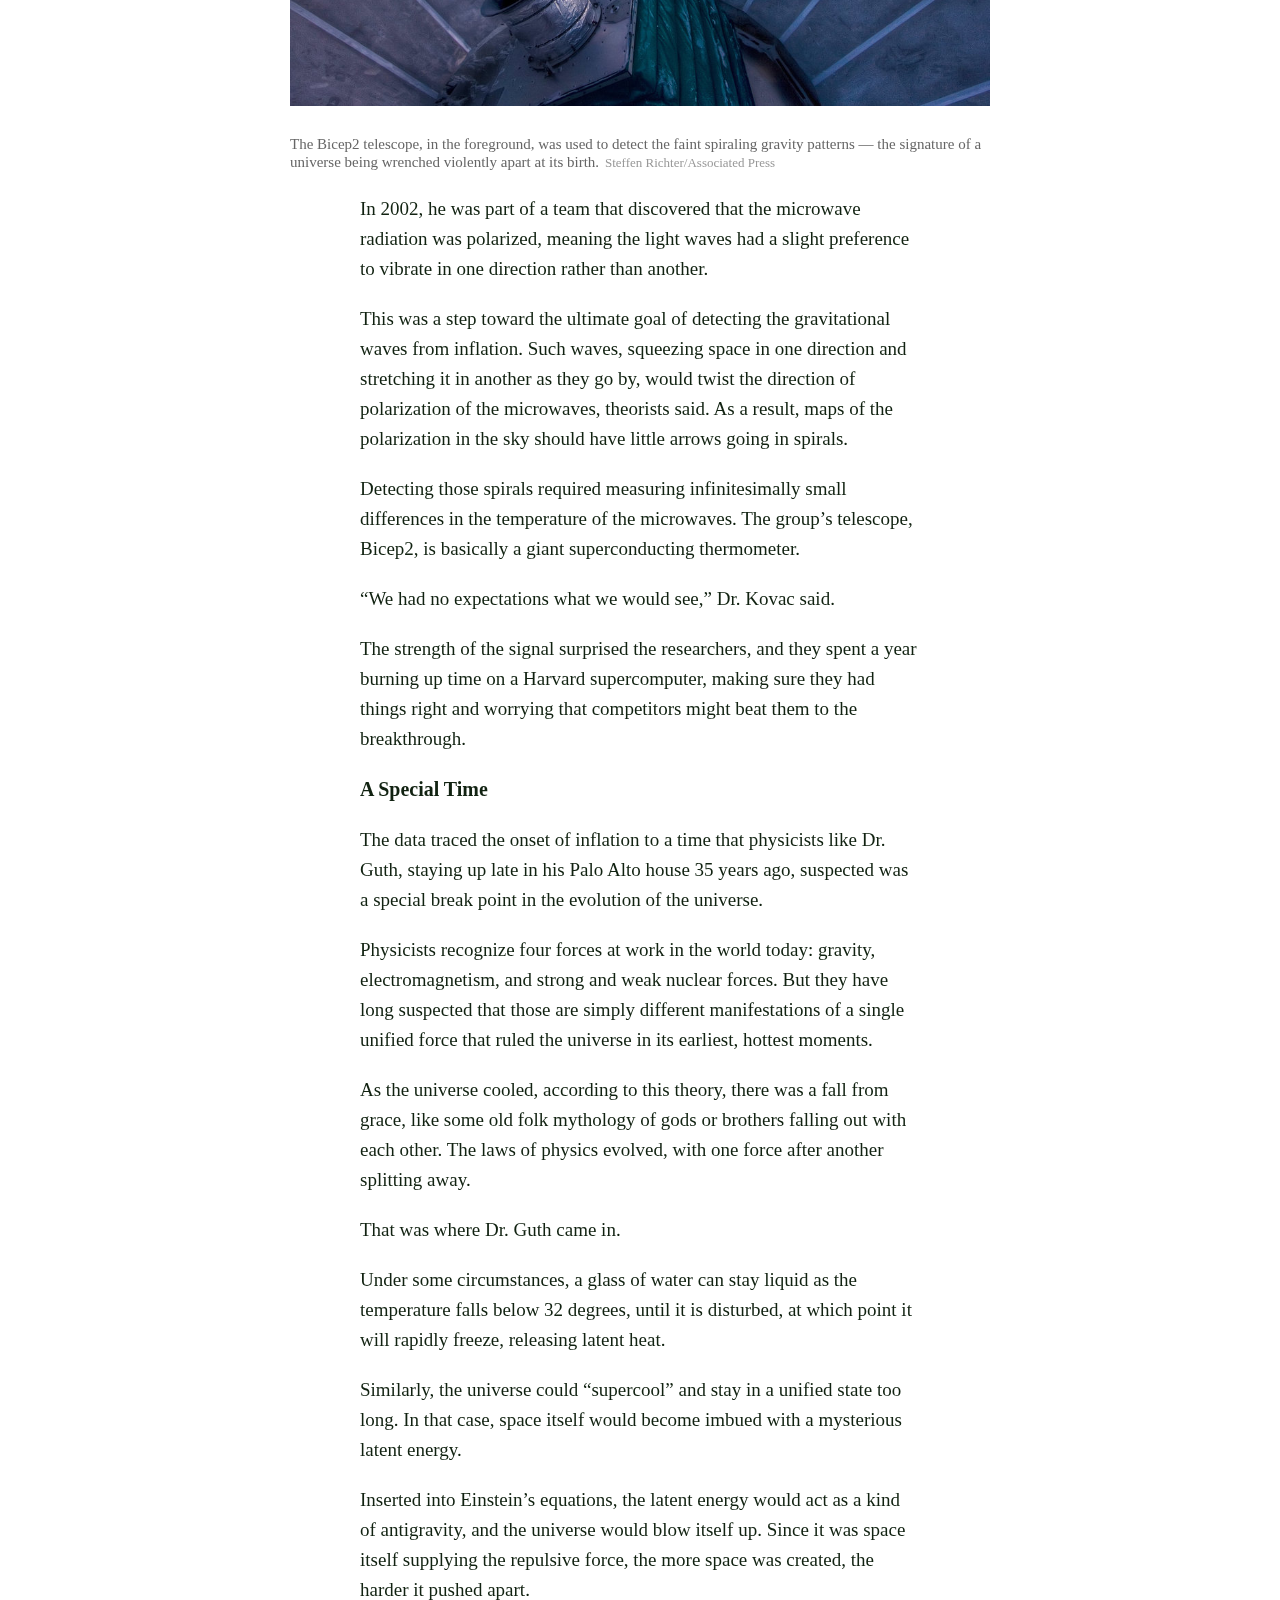
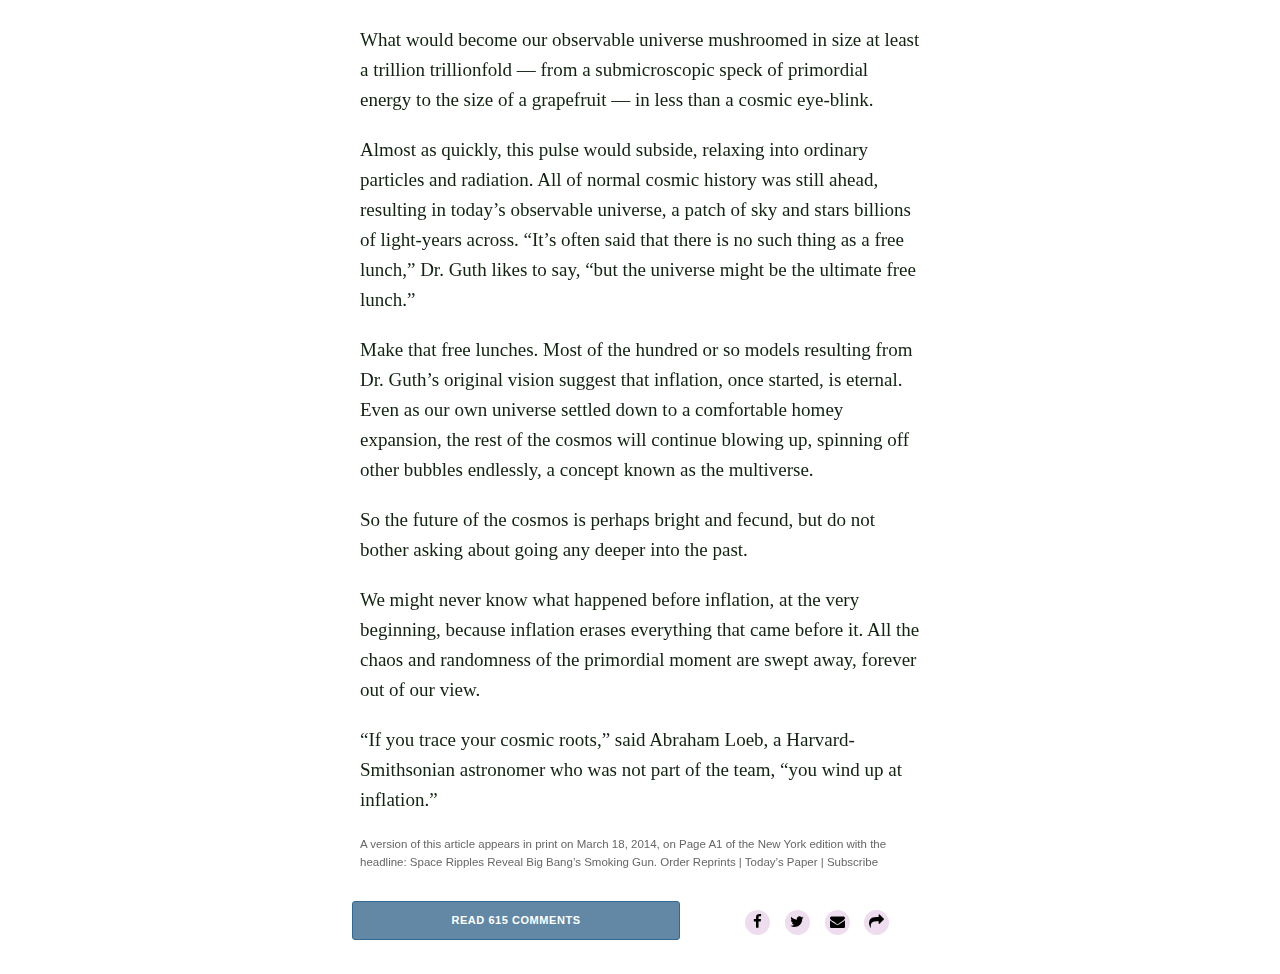
==== commit 6b34e9a3: "Merge pull request #1 from rvvergara/features/iframe-inflation" ====
--- a/index.html
+++ b/index.html
@@ -89,11 +89,6 @@
                         venturing
                         far beyond the world of known physics.
                     </p>
-
-
-
-
-
                     <p>He was trying to understand why there was no trace of some exotic particles that should have
                         been created in the Big Bang. Instead he discovered what might have made the universe bang to
                         begin with. A potential hitch in the presumed course of cosmic evolution could have infused
